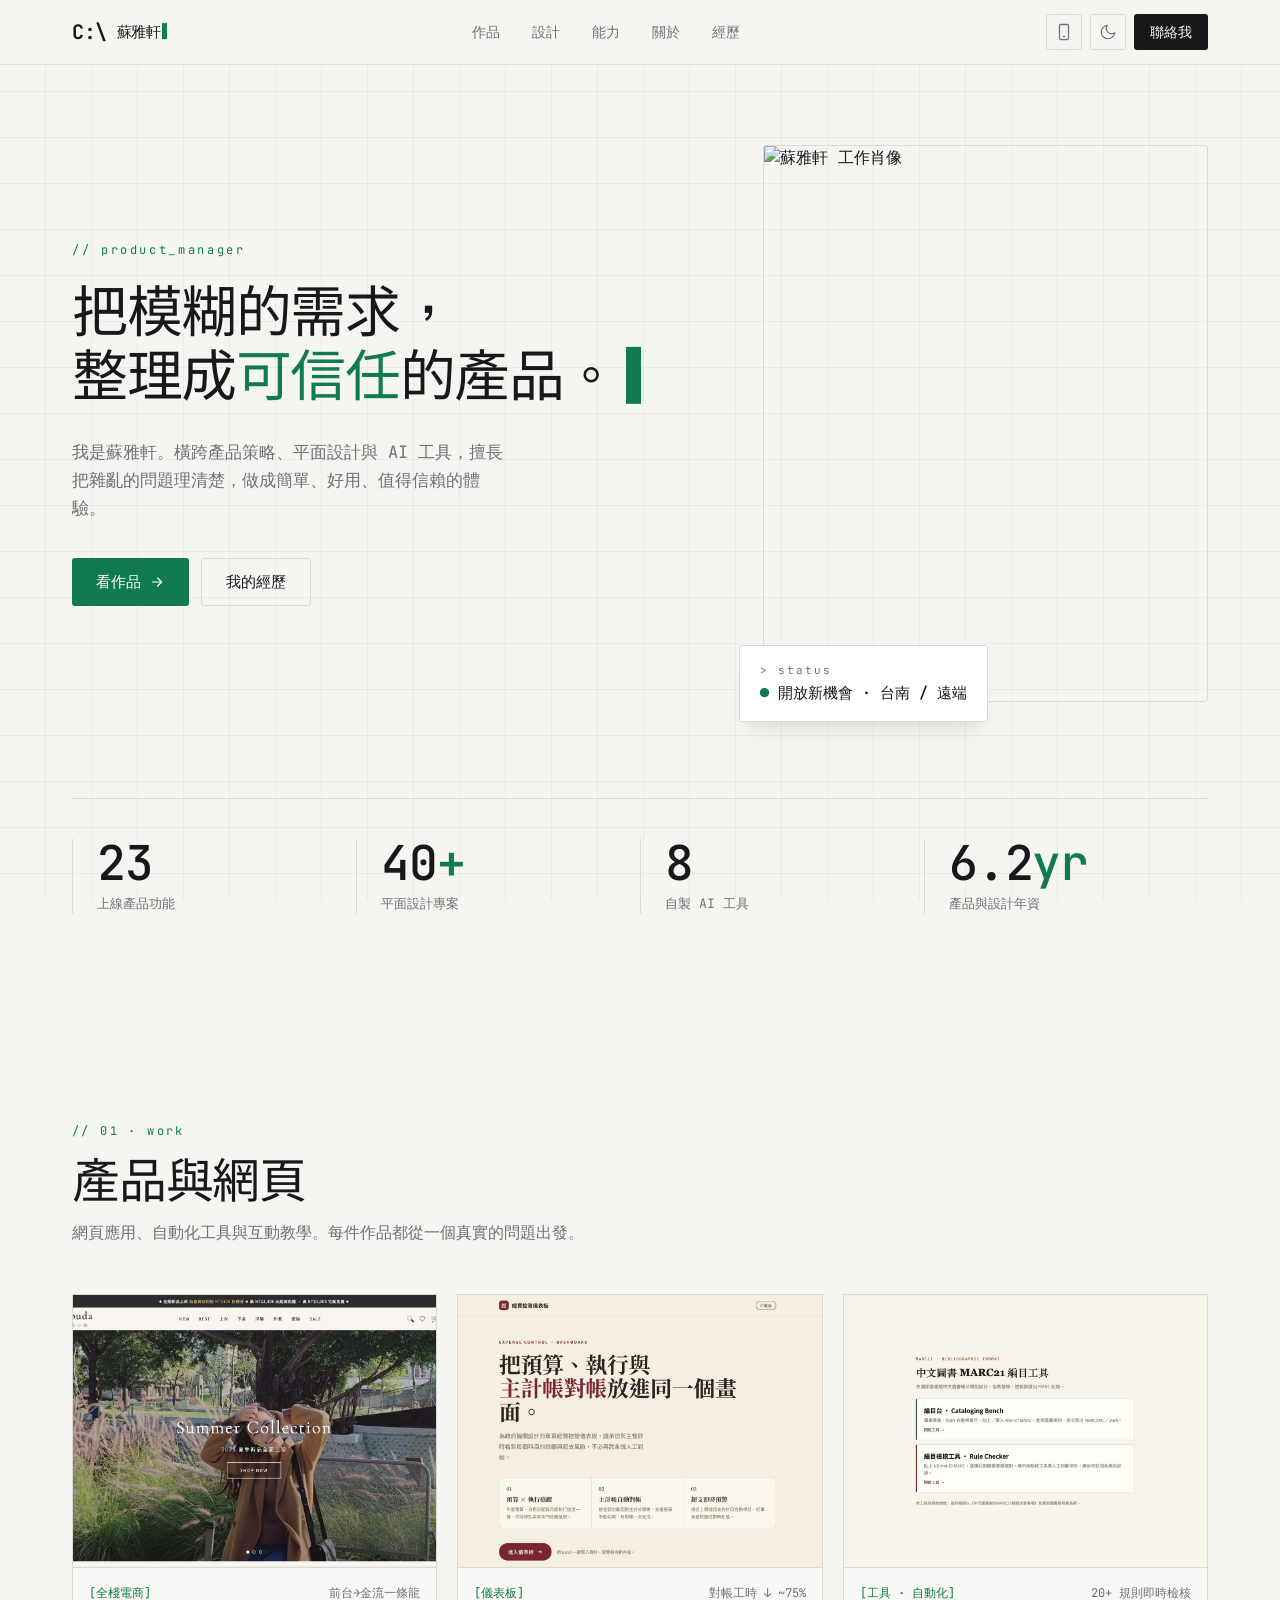
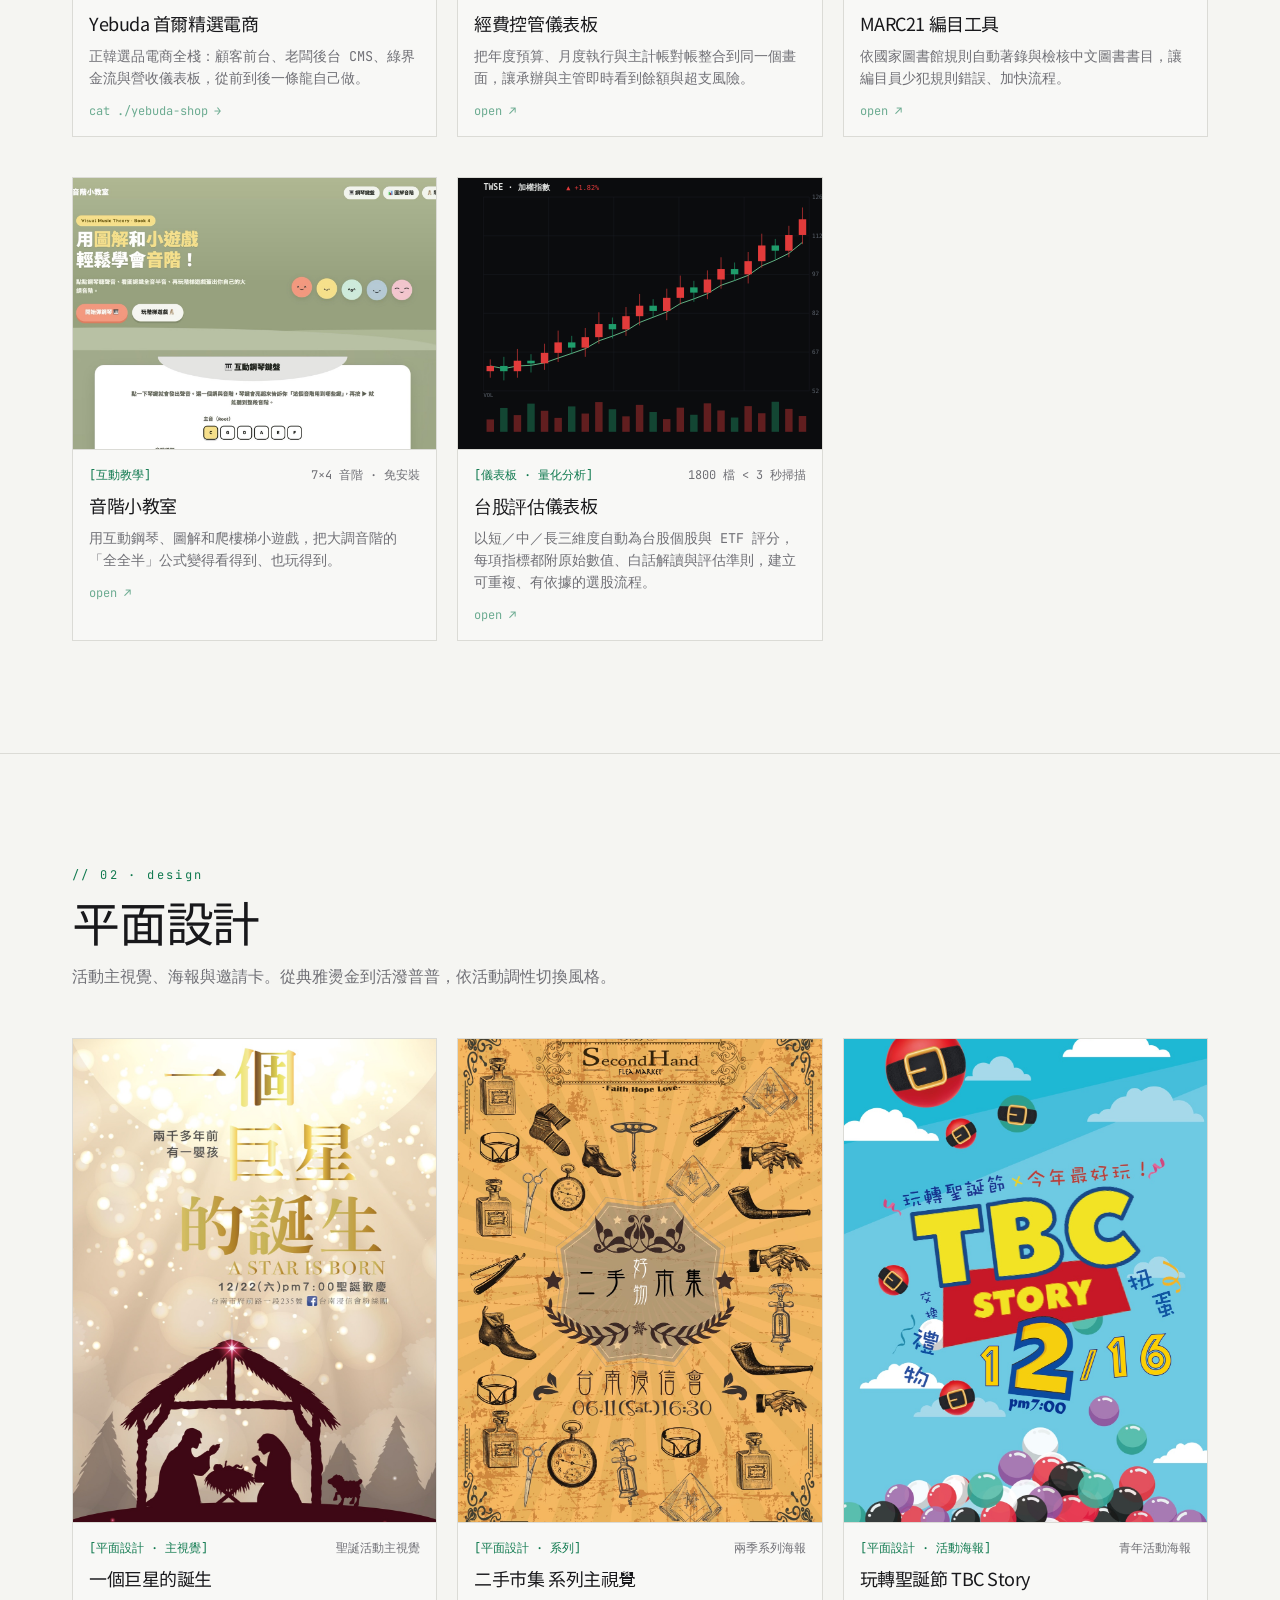
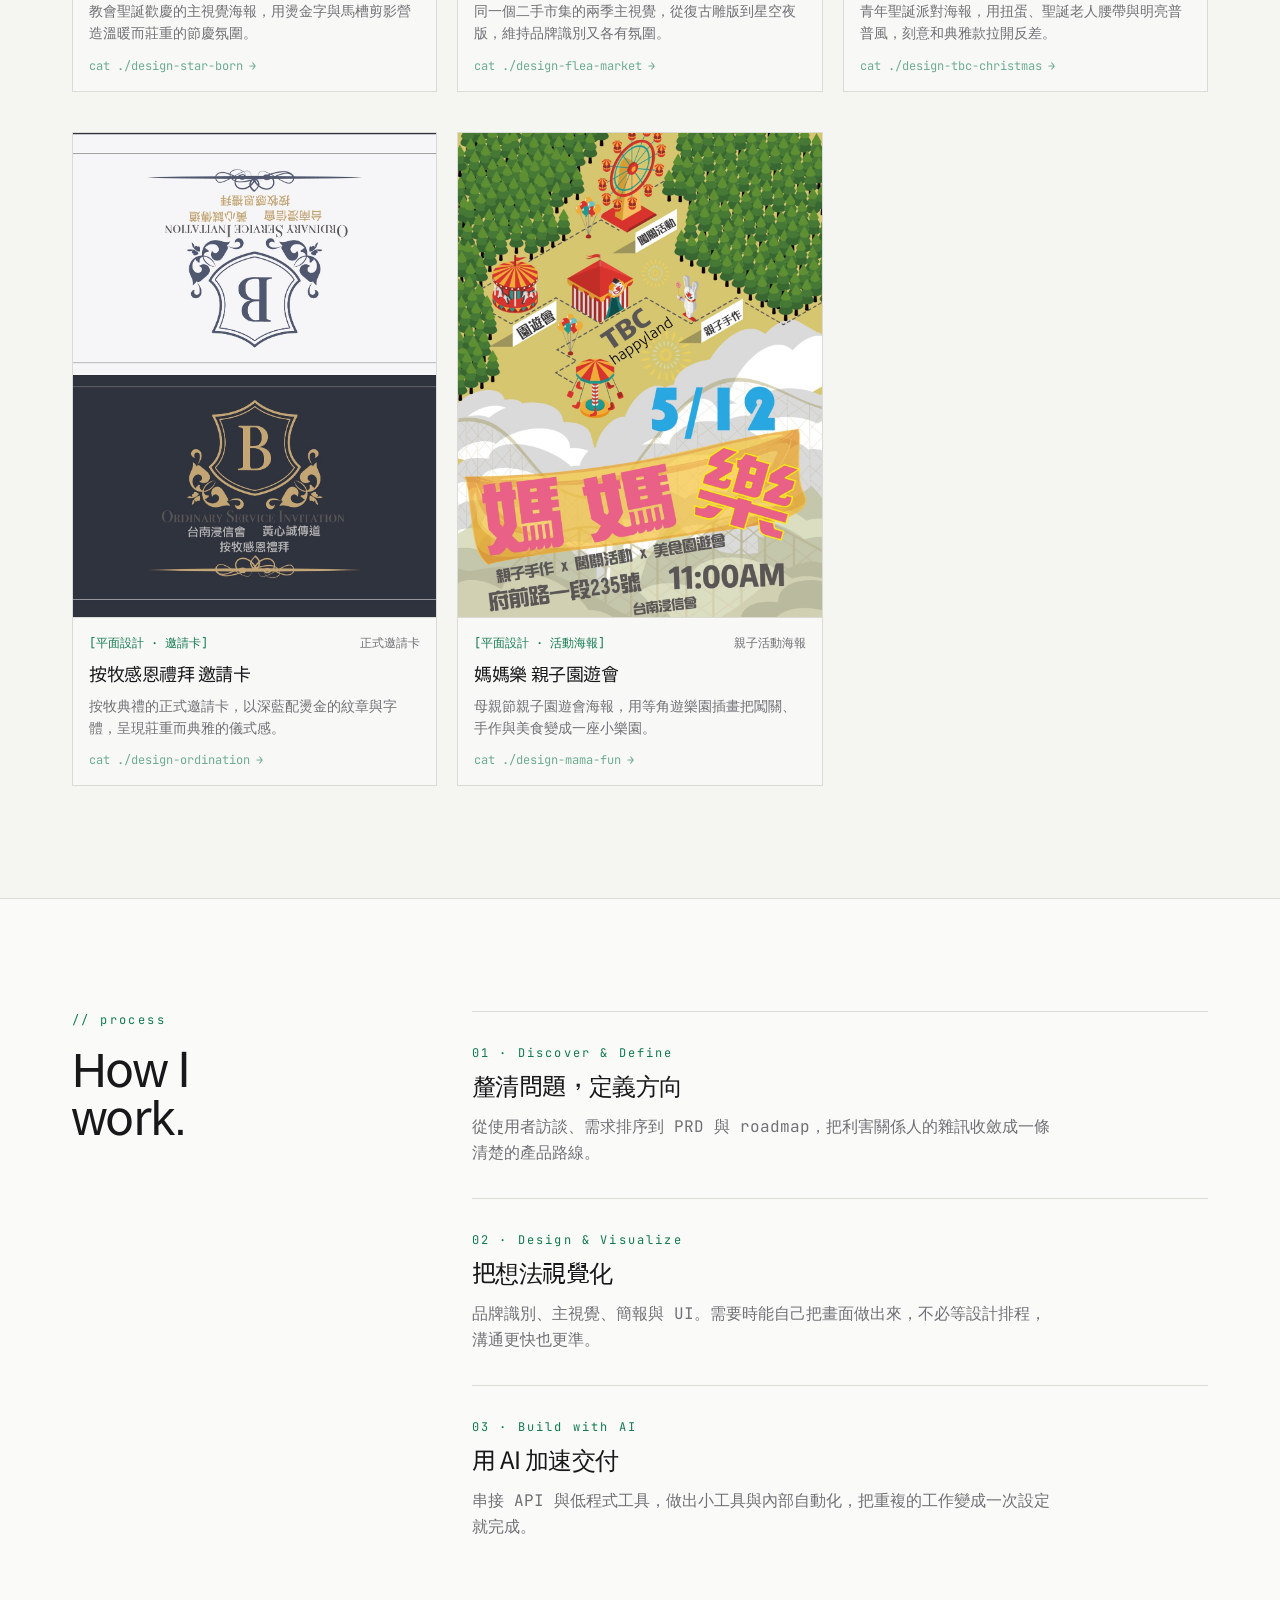
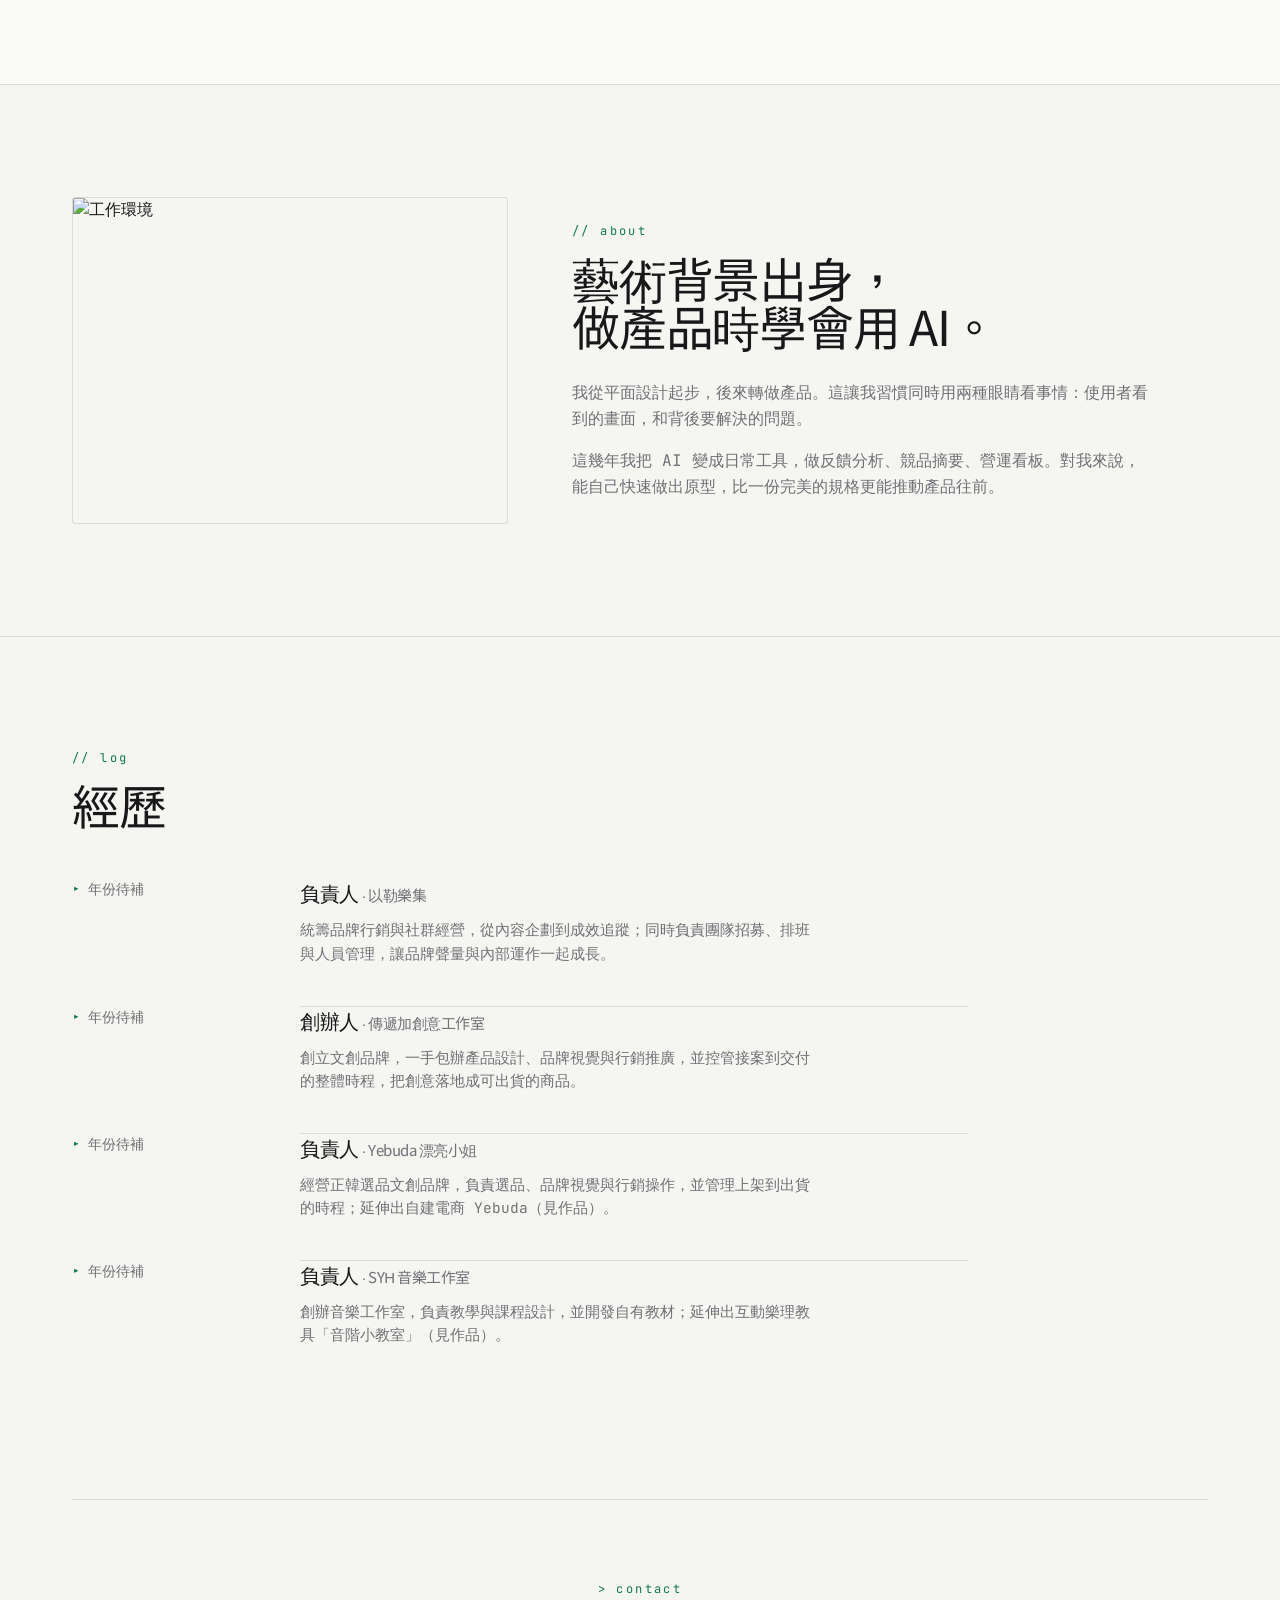
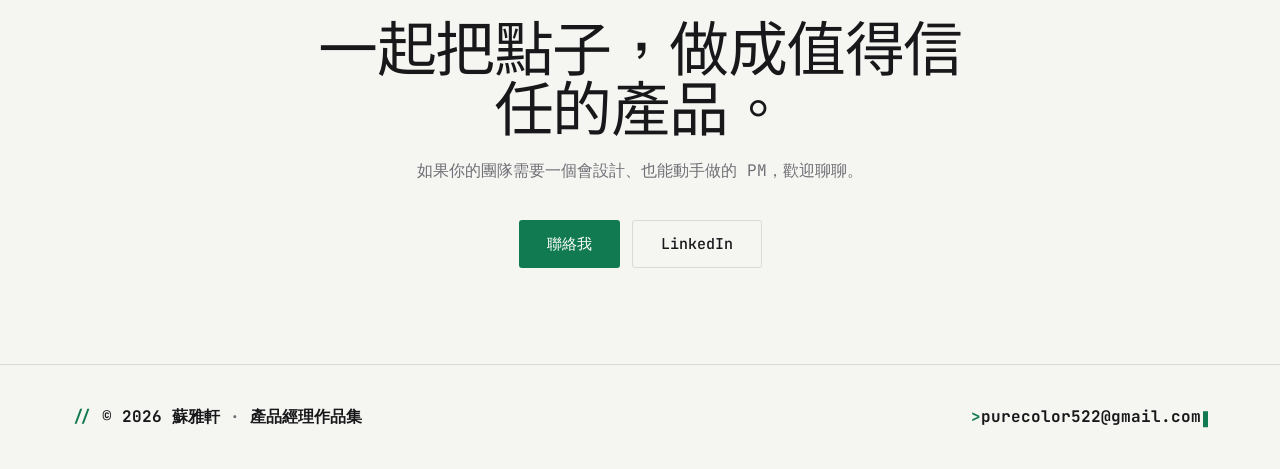
==== index.html @ 538dc240 "feat: 加入台股儀表板、Yebuda 旗艦案例、淺色主題與內容更新 - 新增「台股評估儀表板」作品（部署 Fly.io、股市 K 線縮圖、連原始碼） - Yebuda 擴寫為旗艦 PM 案例：洞察" ====
<!DOCTYPE html>
<html lang="zh-Hant" class="scroll-smooth">
<head>
  <meta charset="UTF-8" />
  <meta name="viewport" content="width=device-width, initial-scale=1.0" />
  <title>蘇雅軒 · 產品經理作品集</title>
  <meta name="description" content="蘇雅軒 · 產品經理。橫跨產品策略、平面設計與 AI 工具，把雜亂的需求整理成清楚、好用、值得信任的產品。" />

  <!-- 字型：JetBrains Mono（終端等寬，內文與介面）＋ 台北黑體（中文大標題） -->
  <link rel="preconnect" href="https://fonts.googleapis.com" />
  <link rel="preconnect" href="https://fonts.gstatic.com" crossorigin />
  <link href="https://fonts.googleapis.com/css2?family=JetBrains+Mono:wght@400;500;700&display=swap" rel="stylesheet" />

  <!-- 預先編譯的 Tailwind（取代瀏覽器即時編譯 CDN，載入快很多）。改 class 後需重新產生：見 _build/ -->
  <link rel="stylesheet" href="dist.css" />

  <!-- 先套用主題，避免閃白 -->
  <script>
    (function () {
      // 終端風：預設淺色，除非使用者手動選了深色
      if (localStorage.getItem('theme') === 'dark') {
        document.documentElement.classList.add('dark');
      }
    })();
  </script>

  <style>
    /* 台北黑體（Taipei Sans TC，僅含大標題用字的瘦身版，約 15KB） */
    @font-face {
      font-family: 'Taipei Sans TC';
      font-style: normal; font-weight: 400; font-display: swap;
      src: url('fonts/TaipeiSansTC-headline.woff2') format('woff2');
    }
    /* 淺色＝白紙終端；深色＝黑底終端（預設） */
    :root {
      --bg: 245 245 242;
      --surface: 255 255 255;
      --ink: 24 24 27;
      --muted: 112 112 118;
      --line: 219 219 214;
      --accent: 17 122 80;
      --accent-hover: 14 100 66;
    }
    .dark {
      --bg: 11 12 14;
      --surface: 20 21 25;
      --ink: 224 226 224;
      --muted: 128 134 140;
      --line: 38 40 46;
      --accent: 122 226 165;
      --accent-hover: 150 236 186;
    }

    /* 終端底：固定細線網格 */
    body {
      font-feature-settings: "ss01";
      background-image: linear-gradient(rgb(var(--line) / .4) 1px, transparent 1px),
                        linear-gradient(90deg, rgb(var(--line) / .4) 1px, transparent 1px);
      background-size: 46px 46px; background-position: -1px -1px; background-attachment: fixed;
    }

    /* 終端風方角：覆蓋圓角 utility */
    .rounded-lg, .rounded-xl, .rounded-2xl, .rounded-3xl, .rounded-full { border-radius: 3px !important; }

    /* 開頭不用動畫：揭露直接顯示 */
    .reveal { opacity: 1 !important; transform: none !important; }

    /* 數據標籤：滑入時終端解碼 + 反白黑框 */
    .deco { display: inline-block; padding: 1px 7px; margin-left: -7px; white-space: nowrap; transition: background-color .12s, color .12s; }
    .stat { cursor: pointer; }
    .stat p:first-child { transition: color .12s; }
    .stat:hover p:first-child { color: rgb(var(--accent)); }
    .stat:hover .deco { background: rgb(var(--ink)); color: rgb(var(--bg)); }

    /* ASCII 字元肖像 */
    .ascii-art { font-family: 'JetBrains Mono', monospace; line-height: 0.92; letter-spacing: 0; font-size: clamp(7px, 1.08vw, 13px); white-space: pre; }

    /* 電腦／手機版切換 */
    .dv-btn { color: rgb(var(--muted)); transition: background-color .12s, color .12s; }
    .dv-btn.active { background: rgb(var(--ink)); color: rgb(var(--bg)); }
    .device { width: 390px; max-width: calc(100vw - 40px); background: #050608; padding: 12px; border: 1px solid rgb(var(--line));
      border-radius: 42px; box-shadow: 0 40px 90px rgba(0,0,0,.55); position: relative; }
    .device::before { content: ''; position: absolute; top: 19px; left: 50%; transform: translateX(-50%);
      width: 80px; height: 5px; border-radius: 999px; background: #2a2d33; z-index: 2; }
    #phone-frame { width: 100%; height: min(76vh, 760px); border: 0; border-radius: 30px; background: rgb(var(--bg)); display: block; }

    /* 閃爍游標 */
    .cur { display: inline-block; width: .5ch; height: 1.02em; margin-left: .14em; transform: translateY(.14em);
      background: rgb(var(--accent)); animation: blink 1.15s steps(1) infinite; }
    @keyframes blink { 50% { opacity: 0; } }

    @media (prefers-reduced-motion: reduce) {
      .cur { animation: none; }
      html { scroll-behavior: auto; }
    }
  </style>
</head>

<body class="bg-bg text-ink font-sans antialiased selection:bg-accent selection:text-white">
  <div class="grain"></div>

  <!-- ============================ 導覽列（單行，高度 64px） ============================ -->
  <header class="sticky top-0 z-50 backdrop-blur-md bg-bg/80 border-b border-line/70">
    <nav class="max-w-content mx-auto px-5 sm:px-8 h-16 flex items-center justify-between">
      <a href="#top" class="flex items-center gap-2.5 font-medium tracking-tight">
        <span class="text-xl font-bold tracking-tight leading-none">C:\</span>
        <span class="text-[15px]">蘇雅軒<span class="cur"></span></span>
      </a>
      <div class="hidden md:flex items-center gap-8 text-[14px] text-muted">
        <a href="#work" class="hover:text-accent transition-colors">作品</a>
        <a href="#design" class="hover:text-accent transition-colors">設計</a>
        <a href="#capabilities" class="hover:text-accent transition-colors">能力</a>
        <a href="#about" class="hover:text-accent transition-colors">關於</a>
        <a href="#experience" class="hover:text-accent transition-colors">經歷</a>
      </div>
      <div class="flex items-center gap-2">
        <button id="device-toggle" class="hidden sm:grid place-items-center w-9 h-9 rounded-full border border-line hover:border-accent text-muted hover:text-accent transition-colors" aria-label="切換電腦／手機版預覽">
          <svg id="dv-phone" class="w-[18px] h-[18px]" viewBox="0 0 24 24" fill="none" stroke="currentColor" stroke-width="1.7" stroke-linecap="round" stroke-linejoin="round"><rect x="6" y="2" width="12" height="20" rx="2"/><path d="M11 18h2"/></svg>
          <svg id="dv-desktop" class="w-[18px] h-[18px] hidden" viewBox="0 0 24 24" fill="none" stroke="currentColor" stroke-width="1.7" stroke-linecap="round" stroke-linejoin="round"><rect x="2" y="3" width="20" height="14" rx="2"/><path d="M8 21h8M12 17v4"/></svg>
        </button>
        <button id="theme-toggle" aria-label="切換深淺色" class="grid place-items-center w-9 h-9 rounded-full border border-line hover:border-accent text-muted hover:text-accent transition-colors">
          <svg class="w-[18px] h-[18px] hidden dark:block" viewBox="0 0 24 24" fill="none" stroke="currentColor" stroke-width="1.5" stroke-linecap="round"><circle cx="12" cy="12" r="4"/><path d="M12 2v2M12 20v2M4.9 4.9l1.4 1.4M17.7 17.7l1.4 1.4M2 12h2M20 12h2M4.9 19.1l1.4-1.4M17.7 6.3l1.4-1.4"/></svg>
          <svg class="w-[18px] h-[18px] block dark:hidden" viewBox="0 0 24 24" fill="none" stroke="currentColor" stroke-width="1.5" stroke-linecap="round" stroke-linejoin="round"><path d="M21 12.8A9 9 0 1 1 11.2 3a7 7 0 0 0 9.8 9.8z"/></svg>
        </button>
        <a href="#contact" class="hidden sm:inline-flex items-center rounded-full bg-ink text-bg text-[14px] font-medium px-4 h-9 hover:bg-accent transition-colors">聯絡我</a>
        <button id="menu-btn" class="md:hidden grid place-items-center w-9 h-9 rounded-full border border-line text-ink hover:border-accent transition-colors" aria-label="選單" aria-expanded="false">
          <svg id="menu-open" class="w-5 h-5" viewBox="0 0 24 24" fill="none" stroke="currentColor" stroke-width="1.8" stroke-linecap="round"><path d="M4 7h16M4 12h16M4 17h16"/></svg>
          <svg id="menu-close" class="w-5 h-5 hidden" viewBox="0 0 24 24" fill="none" stroke="currentColor" stroke-width="1.8" stroke-linecap="round" stroke-linejoin="round"><path d="M18 6 6 18M6 6l12 12"/></svg>
        </button>
      </div>
    </nav>
    <!-- 手機選單 -->
    <div id="mobile-menu" class="hidden md:hidden border-t border-line bg-bg/95 backdrop-blur-md">
      <nav class="max-w-content mx-auto px-5 py-2 flex flex-col text-[15px]">
        <a href="#work" class="py-3 border-b border-line/50 flex items-center gap-2.5"><span class="text-accent">&gt;</span> 作品</a>
        <a href="#design" class="py-3 border-b border-line/50 flex items-center gap-2.5"><span class="text-accent">&gt;</span> 設計</a>
        <a href="#capabilities" class="py-3 border-b border-line/50 flex items-center gap-2.5"><span class="text-accent">&gt;</span> 能力</a>
        <a href="#about" class="py-3 border-b border-line/50 flex items-center gap-2.5"><span class="text-accent">&gt;</span> 關於</a>
        <a href="#experience" class="py-3 border-b border-line/50 flex items-center gap-2.5"><span class="text-accent">&gt;</span> 經歷</a>
        <a href="#contact" class="py-3 flex items-center gap-2.5 text-accent"><span>&gt;</span> 聯絡我</a>
      </nav>
    </div>
  </header>

  <main id="top">
    <!-- ============================ Hero：非對稱左右分割 ============================ -->
    <section class="max-w-content mx-auto px-5 sm:px-8 pt-14 sm:pt-20 pb-16 sm:pb-24">
      <div class="grid lg:grid-cols-12 gap-10 lg:gap-12 items-center">
        <!-- 左：訊息 -->
        <div class="lg:col-span-7">
          <p class="text-[12px] tracking-[0.22em] text-accent mb-6">// product_manager</p>
          <h1 id="hero-h1" class="font-tp text-[32px] sm:text-5xl lg:text-[56px] font-medium tracking-tight leading-[1.15] min-h-[2.3em]"></h1>
          <p class="mt-7 text-[17px] leading-relaxed text-muted max-w-[44ch]">
            我是蘇雅軒。橫跨產品策略、平面設計與 AI 工具，擅長把雜亂的問題理清楚，做成簡單、好用、值得信賴的體驗。
          </p>
          <div class="mt-9 flex flex-wrap items-center gap-3">
            <a href="#work" class="inline-flex items-center gap-2 rounded-full bg-accent hover:bg-accent-hover text-white text-[15px] font-medium px-6 h-12 hover:-translate-y-px active:translate-y-0 transition-all">
              看作品
              <svg class="w-4 h-4" viewBox="0 0 24 24" fill="none" stroke="currentColor" stroke-width="1.8" stroke-linecap="round" stroke-linejoin="round"><path d="M5 12h14M13 6l6 6-6 6"/></svg>
            </a>
            <a href="#experience" class="inline-flex items-center gap-2 rounded-full border border-line hover:border-accent text-[15px] font-medium px-6 h-12 transition-colors">
              我的經歷
            </a>
          </div>
        </div>

        <!-- 右：肖像 ＋ 狀態卡 -->
        <div class="lg:col-span-5">
          <div class="relative">
            <div class="overflow-hidden rounded-2xl border border-line aspect-[4/5]">
              <img src="https://picsum.photos/seed/yian-pm-portrait-studio/900/1125" alt="蘇雅軒 工作肖像" class="w-full h-full object-cover" loading="eager" />
            </div>
            <div class="absolute -bottom-5 -left-3 sm:-left-6 rounded-xl bg-surface border border-line shadow-xl shadow-black/5 px-5 py-4">
              <p class="text-[11px] tracking-[0.18em] text-muted">&gt; status</p>
              <p class="mt-1 text-[15px] font-medium"><span class="text-accent">●</span> 開放新機會 · 台南 / 遠端</p>
            </div>
          </div>
        </div>
      </div>

      <!-- 數據帶：細線分隔，不用卡片盒子 -->
      <div class="mt-20 sm:mt-24 grid grid-cols-2 md:grid-cols-4 gap-y-8 border-t border-line pt-10">
        <a href="#work" class="stat block md:border-l border-line md:pl-6">
          <p class="font-mono text-4xl sm:text-5xl tracking-tight font-medium">23</p>
          <p class="mt-1.5 text-[13px] text-muted"><span class="deco" data-final="上線產品功能">上線產品功能</span></p>
        </a>
        <a href="#design" class="stat block md:border-l border-line md:pl-6">
          <p class="font-mono text-4xl sm:text-5xl tracking-tight font-medium">40<span class="text-accent">+</span></p>
          <p class="mt-1.5 text-[13px] text-muted"><span class="deco" data-final="平面設計專案">平面設計專案</span></p>
        </a>
        <a href="#work" class="stat block md:border-l border-line md:pl-6">
          <p class="font-mono text-4xl sm:text-5xl tracking-tight font-medium">8</p>
          <p class="mt-1.5 text-[13px] text-muted"><span class="deco" data-final="自製 AI 工具">自製 AI 工具</span></p>
        </a>
        <a href="#experience" class="stat block md:border-l border-line md:pl-6">
          <p class="font-mono text-4xl sm:text-5xl tracking-tight font-medium">6.2<span class="text-accent">yr</span></p>
          <p class="mt-1.5 text-[13px] text-muted"><span class="deco" data-final="產品與設計年資">產品與設計年資</span></p>
        </a>
      </div>
    </section>

    <!-- ============================ 產品與網頁作品（JS 由 data.js 渲染） ============================ -->
    <section id="work" class="max-w-content mx-auto px-5 sm:px-8 py-20 sm:py-28 reveal">
      <div class="mb-12">
        <p class="text-[12px] tracking-[0.2em] text-accent mb-4">// 01 · work</p>
        <h2 class="font-tp text-4xl sm:text-5xl font-medium tracking-tight">產品與網頁</h2>
        <p class="mt-4 text-muted leading-relaxed">網頁應用、自動化工具與互動教學。每件作品都從一個真實的問題出發。</p>
      </div>
      <div id="work-grid" class="grid sm:grid-cols-2 lg:grid-cols-3 gap-x-5 gap-y-10"></div>
    </section>

    <!-- ============================ 平面設計 ============================ -->
    <section id="design" class="border-t border-line">
      <div class="max-w-content mx-auto px-5 sm:px-8 py-20 sm:py-28 reveal">
        <div class="mb-12">
          <p class="text-[12px] tracking-[0.2em] text-accent mb-4">// 02 · design</p>
          <h2 class="font-tp text-4xl sm:text-5xl font-medium tracking-tight">平面設計</h2>
          <p class="mt-4 text-muted leading-relaxed">活動主視覺、海報與邀請卡。從典雅燙金到活潑普普，依活動調性切換風格。</p>
        </div>
        <div id="design-grid" class="grid sm:grid-cols-2 lg:grid-cols-3 gap-x-5 gap-y-10"></div>
      </div>
    </section>

    <!-- ============================ 能力：左標題 sticky ＋ 右側分隔清單 ============================ -->
    <section id="capabilities" class="border-y border-line bg-surface/50">
      <div class="max-w-content mx-auto px-5 sm:px-8 py-20 sm:py-28">
        <div class="grid lg:grid-cols-12 gap-10 lg:gap-16">
          <div class="lg:col-span-4">
            <div class="lg:sticky lg:top-28">
              <p class="text-[12px] tracking-[0.2em] text-accent mb-4">// process</p>
              <h2 class="font-tp text-4xl sm:text-5xl font-medium tracking-tight reveal">
                How I<br class="hidden lg:block" />work.
              </h2>
            </div>
          </div>
          <div class="lg:col-span-8 divide-y divide-line border-t border-line">
            <div class="py-8 reveal">
              <p class="font-mono text-[12px] tracking-[0.18em] text-accent mb-2">01 · Discover &amp; Define</p>
              <h3 class="font-serif text-2xl font-medium tracking-tight">釐清問題，定義方向</h3>
              <p class="mt-3 text-muted leading-relaxed max-w-[58ch]">從使用者訪談、需求排序到 PRD 與 roadmap，把利害關係人的雜訊收斂成一條清楚的產品路線。</p>
            </div>
            <div class="py-8 reveal">
              <p class="font-mono text-[12px] tracking-[0.18em] text-accent mb-2">02 · Design &amp; Visualize</p>
              <h3 class="font-serif text-2xl font-medium tracking-tight">把想法視覺化</h3>
              <p class="mt-3 text-muted leading-relaxed max-w-[58ch]">品牌識別、主視覺、簡報與 UI。需要時能自己把畫面做出來，不必等設計排程，溝通更快也更準。</p>
            </div>
            <div class="py-8 reveal">
              <p class="font-mono text-[12px] tracking-[0.18em] text-accent mb-2">03 · Build with AI</p>
              <h3 class="font-serif text-2xl font-medium tracking-tight">用 AI 加速交付</h3>
              <p class="mt-3 text-muted leading-relaxed max-w-[58ch]">串接 API 與低程式工具，做出小工具與內部自動化，把重複的工作變成一次設定就完成。</p>
            </div>
          </div>
        </div>
      </div>
    </section>

    <!-- ============================ 關於：肖像 ＋ 文字分割 ============================ -->
    <section id="about" class="max-w-content mx-auto px-5 sm:px-8 py-20 sm:py-28">
      <div class="grid lg:grid-cols-12 gap-10 lg:gap-16 items-center">
        <div class="lg:col-span-5 order-2 lg:order-1">
          <div class="overflow-hidden rounded-2xl border border-line aspect-[4/3]">
            <img src="https://picsum.photos/seed/yian-desk-detail-calm/900/700" alt="工作環境" class="w-full h-full object-cover" loading="lazy" />
          </div>
        </div>
        <div class="lg:col-span-7 order-1 lg:order-2 reveal">
          <p class="text-[12px] tracking-[0.2em] text-accent mb-4">// about</p>
          <h2 class="font-tp text-4xl sm:text-5xl font-medium tracking-tight leading-tight">
            藝術背景出身，<br />做產品時學會用 AI。
          </h2>
          <div class="mt-7 space-y-4 text-[16px] leading-relaxed text-muted max-w-[58ch]">
            <p>我從平面設計起步，後來轉做產品。這讓我習慣同時用兩種眼睛看事情：使用者看到的畫面，和背後要解決的問題。</p>
            <p>這幾年我把 AI 變成日常工具，做反饋分析、競品摘要、營運看板。對我來說，能自己快速做出原型，比一份完美的規格更能推動產品往前。</p>
          </div>
        </div>
      </div>
    </section>

    <!-- ============================ 經歷：時間軸（JS 由 data.js 渲染） ============================ -->
    <section id="experience" class="border-t border-line">
      <div class="max-w-content mx-auto px-5 sm:px-8 py-20 sm:py-28">
        <p class="text-[12px] tracking-[0.2em] text-accent mb-4 reveal">// log</p>
        <h2 class="font-tp text-4xl sm:text-5xl font-medium tracking-tight reveal">經歷</h2>
        <div id="timeline" class="mt-12 max-w-4xl"></div>
      </div>
    </section>

    <!-- ============================ 聯絡 ============================ -->
    <section id="contact" class="max-w-content mx-auto px-5 sm:px-8 pb-24">
      <div class="border-t border-line pt-20 text-center reveal">
        <p class="text-[12px] tracking-[0.2em] text-accent mb-5">&gt; contact</p>
        <h2 class="font-tp text-4xl sm:text-6xl font-medium tracking-tight max-w-[20ch] mx-auto leading-[1.1]">
          一起把點子，做成值得信任的產品。
        </h2>
        <p class="mt-5 text-muted mx-auto leading-relaxed sm:whitespace-nowrap">如果你的團隊需要一個會設計、也能動手做的 PM，歡迎聊聊。</p>
        <div class="mt-9 flex flex-wrap items-center justify-center gap-3">
          <a href="mailto:purecolor522@gmail.com" class="inline-flex items-center gap-2 rounded-full bg-accent hover:bg-accent-hover text-white text-[15px] font-medium px-7 h-12 hover:-translate-y-px transition-all">
            聯絡我
          </a>
          <a href="https://linkedin.com" target="_blank" rel="noopener" class="inline-flex items-center gap-2 rounded-full border border-line hover:border-accent text-[15px] font-medium px-7 h-12 transition-colors">
            LinkedIn
          </a>
        </div>
      </div>
    </section>
  </main>

  <footer class="border-t border-line">
    <div class="max-w-content mx-auto px-5 sm:px-8 py-10 flex flex-col sm:flex-row items-center justify-between gap-4 font-mono text-[16px] sm:text-[18px] font-bold text-ink">
      <p><span class="text-accent">//</span> © 2026 蘇雅軒 <span class="text-muted">·</span> 產品經理作品集</p>
      <a href="mailto:purecolor522@gmail.com" class="group inline-flex items-center hover:text-accent transition-colors">
        <span class="text-accent mr-2">&gt;</span>purecolor522@gmail.com<span class="cur"></span>
      </a>
    </div>
  </footer>

  <!-- ============================================================
       資料層：要管理你的作品 / 經歷，請改 data.js（首頁與詳情頁共用）。
       ============================================================ -->
  <!-- 手機版預覽（iframe 以手機寬度渲染，呈現真實手機版面） -->
  <div id="phone-overlay" class="hidden fixed inset-0 z-[100] items-center justify-center bg-black/75 backdrop-blur-sm p-5">
    <div class="flex flex-col items-center gap-4">
      <div class="device">
        <iframe id="phone-frame" title="手機版預覽" loading="lazy"></iframe>
      </div>
      <button id="exit-mobile" class="inline-flex items-center gap-2 border border-line bg-surface text-ink text-[13px] px-4 h-9 hover:border-accent transition-colors">
        <svg class="w-4 h-4" viewBox="0 0 24 24" fill="none" stroke="currentColor" stroke-width="1.7" stroke-linecap="round" stroke-linejoin="round"><path d="M18 6 6 18M6 6l12 12"/></svg>
        回到電腦版
      </button>
    </div>
  </div>

  <script src="data.js"></script>
  <script>
    const works = window.works || [];
    const experience = window.experience || [];

    // ---------- 渲染作品卡（依類別分到兩個區段：非設計 → 產品與網頁；設計 → 平面設計） ----------
    const cardHTML = (w) => `
      <a href="${w.direct && w.live ? w.live : `work.html?id=${w.id}`}"${w.direct && w.live ? ' target="_blank" rel="noopener"' : ''} class="work-card group block border border-line hover:border-accent bg-surface/30 transition-colors">
        <div class="overflow-hidden ${w.category === 'design' ? 'aspect-[3/4]' : 'aspect-[4/3]'} border-b border-line">
          <img src="${w.images ? w.images[0] : `https://picsum.photos/seed/${w.seed}/800/600`}" alt="${w.title}"
               class="w-full h-full object-cover group-hover:scale-[1.04] transition-transform duration-500" loading="lazy" />
        </div>
        <div class="p-4">
          <div class="flex items-center justify-between gap-3 mb-2 text-[12px]">
            <span class="text-accent">[${w.tag}]</span>
            <span class="text-muted">${w.metric}</span>
          </div>
          <h3 class="font-tp text-lg font-medium tracking-tight group-hover:text-accent transition-colors">${w.title}</h3>
          <p class="mt-2 text-[13.5px] leading-relaxed text-muted">${w.blurb}</p>
          <p class="mt-3 text-[12px] text-accent flex items-center gap-1.5 opacity-60 group-hover:opacity-100 transition-opacity">${w.direct && w.live ? 'open ↗' : `cat ./${w.id}`} <span class="group-hover:translate-x-0.5 transition-transform">${w.direct && w.live ? '' : '→'}</span></p>
        </div>
      </a>`;
    document.getElementById('work-grid').innerHTML = works.filter((w) => w.category !== 'design').map(cardHTML).join('');
    document.getElementById('design-grid').innerHTML = works.filter((w) => w.category === 'design').map(cardHTML).join('');

    // ---------- 渲染經歷時間軸 ----------
    document.getElementById('timeline').innerHTML = experience.map((e, i) => `
      <div class="grid grid-cols-12 gap-4 reveal">
        <div class="col-span-12 sm:col-span-3 pb-2 sm:pb-0">
          <p class="text-[14px] text-muted tabular-nums"><span class="text-accent">▸</span> ${e.period}</p>
        </div>
        <div class="col-span-12 sm:col-span-9 pb-10 ${i === experience.length - 1 ? '' : 'border-b'} border-line">
          <h3 class="font-tp text-xl font-medium tracking-tight">${e.role} <span class="text-muted font-normal text-[15px]">· ${e.company}</span></h3>
          <p class="mt-2 text-[14.5px] leading-relaxed text-muted max-w-[58ch]">${e.desc}</p>
        </div>
      </div>
    `).join('');

    // ---------- Hero 標題：打字機效果（逐字出現，像終端機在打字） ----------
    (function typeHero() {
      const h1 = document.getElementById('hero-h1');
      if (!h1) return;
      const segs = [
        { t: '把模糊的需求，' },
        { br: true },
        { t: '整理成' },
        { t: '可信任', cls: 'text-accent' },
        { t: '的產品。' },
      ];
      let html = '';
      segs.forEach((s) => {
        if (s.br) { html += '<br/>'; return; }
        for (const ch of s.t) html += `<span class="twc${s.cls ? ' ' + s.cls : ''}" style="visibility:hidden">${ch}</span>`;
      });
      h1.innerHTML = html + '<span class="cur" id="hero-cur"></span>';
      const spans = [...h1.querySelectorAll('.twc')];
      const cur = document.getElementById('hero-cur');
      h1.prepend(cur);
      if (window.matchMedia('(prefers-reduced-motion: reduce)').matches) {
        spans.forEach((s) => (s.style.visibility = 'visible'));
        h1.append(cur);
        return;
      }
      let i = 0;
      const tick = () => {
        if (i >= spans.length) return;
        spans[i].style.visibility = 'visible';
        spans[i].after(cur);
        i += 1;
        setTimeout(tick, 88);
      };
      setTimeout(tick, 280);
    })();

    // ---------- 數據標籤：滑鼠移入時的終端解碼動畫 ----------
    (function () {
      const reduce = window.matchMedia('(prefers-reduced-motion: reduce)').matches;
      const CH = '!<>-_\\/[]{}=+*^?#$%&0123456789ABCDEFGHIJKLMNOPQRSTUVWXYZ';
      document.querySelectorAll('.stat').forEach((stat) => {
        const el = stat.querySelector('.deco');
        if (!el) return;
        const finalText = el.dataset.final;
        el.style.minWidth = el.offsetWidth + 'px'; // 鎖定寬度避免抖動
        if (reduce) return;
        let raf;
        const run = () => {
          cancelAnimationFrame(raf);
          const q = [...finalText].map(() => {
            const start = Math.floor(Math.random() * 14);
            return { start, end: start + 18 + Math.floor(Math.random() * 26), char: null };
          });
          let f = 0;
          const up = () => {
            let out = '', done = 0;
            for (let i = 0; i < q.length; i++) {
              const c = q[i];
              if (f >= c.end) { out += finalText[i]; done += 1; }
              else if (f >= c.start) {
                if (c.char === null || Math.random() < 0.35) c.char = CH[Math.floor(Math.random() * CH.length)];
                out += c.char;
              } else out += ' ';
            }
            el.textContent = out;
            if (done < q.length) { f += 1; raf = requestAnimationFrame(up); }
            else el.textContent = finalText;
          };
          up();
        };
        stat.addEventListener('mouseenter', run);
      });
    })();

    // ---------- 進場揭露（IntersectionObserver） ----------
    const reduce = window.matchMedia('(prefers-reduced-motion: reduce)').matches;
    if (!reduce) {
      const io = new IntersectionObserver((entries) => {
        entries.forEach((e) => { if (e.isIntersecting) { e.target.classList.add('in'); io.unobserve(e.target); } });
      }, { threshold: 0.15 });
      document.querySelectorAll('.reveal').forEach((el) => io.observe(el));
    } else {
      document.querySelectorAll('.reveal').forEach((el) => el.classList.add('in'));
    }

    // ---------- 深淺色切換（記在 localStorage） ----------
    const root = document.documentElement;
    document.getElementById('theme-toggle').addEventListener('click', () => {
      root.classList.toggle('dark');
      localStorage.setItem('theme', root.classList.contains('dark') ? 'dark' : 'light');
    });

    // ---------- 手機漢堡選單 ----------
    (function () {
      const btn = document.getElementById('menu-btn');
      const menu = document.getElementById('mobile-menu');
      if (!btn || !menu) return;
      const oI = document.getElementById('menu-open');
      const cI = document.getElementById('menu-close');
      const set = (open) => {
        menu.classList.toggle('hidden', !open);
        oI.classList.toggle('hidden', open);
        cI.classList.toggle('hidden', !open);
        btn.setAttribute('aria-expanded', open ? 'true' : 'false');
      };
      btn.addEventListener('click', () => set(menu.classList.contains('hidden')));
      menu.querySelectorAll('a').forEach((a) => a.addEventListener('click', () => set(false)));
    })();

    // ---------- 電腦／手機版預覽切換（單鍵切換，像太陽月亮） ----------
    (function () {
      const inFrame = new URLSearchParams(location.search).has('frame') || window.self !== window.top;
      const dt = document.getElementById('device-toggle');
      if (!dt) return;
      if (inFrame) { dt.remove(); return; } // iframe 內（手機預覽）不顯示切換鈕
      const overlay = document.getElementById('phone-overlay');
      const frame = document.getElementById('phone-frame');
      const phoneIcon = document.getElementById('dv-phone');
      const deskIcon = document.getElementById('dv-desktop');
      const setOpen = (open) => {
        if (open && !frame.getAttribute('src')) {
          const u = new URL(location.href);
          u.searchParams.set('frame', 'mobile');
          frame.src = u.pathname + u.search;
        }
        overlay.classList.toggle('hidden', !open);
        overlay.classList.toggle('flex', open);
        document.body.style.overflow = open ? 'hidden' : '';
        phoneIcon.classList.toggle('hidden', open);   // 開啟時改顯示電腦圖示（再按回到電腦版）
        deskIcon.classList.toggle('hidden', !open);
        dt.classList.toggle('text-accent', open);
        dt.classList.toggle('border-accent', open);
      };
      dt.addEventListener('click', () => setOpen(overlay.classList.contains('hidden')));
      document.getElementById('exit-mobile').addEventListener('click', () => setOpen(false));
      overlay.addEventListener('click', (e) => { if (e.target === overlay) setOpen(false); });
      document.addEventListener('keydown', (e) => { if (e.key === 'Escape') setOpen(false); });
    })();
  </script>
</body>
</html>
---- dist.css ----
*,:after,:before{--tw-border-spacing-x:0;--tw-border-spacing-y:0;--tw-translate-x:0;--tw-translate-y:0;--tw-rotate:0;--tw-skew-x:0;--tw-skew-y:0;--tw-scale-x:1;--tw-scale-y:1;--tw-pan-x: ;--tw-pan-y: ;--tw-pinch-zoom: ;--tw-scroll-snap-strictness:proximity;--tw-gradient-from-position: ;--tw-gradient-via-position: ;--tw-gradient-to-position: ;--tw-ordinal: ;--tw-slashed-zero: ;--tw-numeric-figure: ;--tw-numeric-spacing: ;--tw-numeric-fraction: ;--tw-ring-inset: ;--tw-ring-offset-width:0px;--tw-ring-offset-color:#fff;--tw-ring-color:rgba(59,130,246,.5);--tw-ring-offset-shadow:0 0 #0000;--tw-ring-shadow:0 0 #0000;--tw-shadow:0 0 #0000;--tw-shadow-colored:0 0 #0000;--tw-blur: ;--tw-brightness: ;--tw-contrast: ;--tw-grayscale: ;--tw-hue-rotate: ;--tw-invert: ;--tw-saturate: ;--tw-sepia: ;--tw-drop-shadow: ;--tw-backdrop-blur: ;--tw-backdrop-brightness: ;--tw-backdrop-contrast: ;--tw-backdrop-grayscale: ;--tw-backdrop-hue-rotate: ;--tw-backdrop-invert: ;--tw-backdrop-opacity: ;--tw-backdrop-saturate: ;--tw-backdrop-sepia: ;--tw-contain-size: ;--tw-contain-layout: ;--tw-contain-paint: ;--tw-contain-style: }::backdrop{--tw-border-spacing-x:0;--tw-border-spacing-y:0;--tw-translate-x:0;--tw-translate-y:0;--tw-rotate:0;--tw-skew-x:0;--tw-skew-y:0;--tw-scale-x:1;--tw-scale-y:1;--tw-pan-x: ;--tw-pan-y: ;--tw-pinch-zoom: ;--tw-scroll-snap-strictness:proximity;--tw-gradient-from-position: ;--tw-gradient-via-position: ;--tw-gradient-to-position: ;--tw-ordinal: ;--tw-slashed-zero: ;--tw-numeric-figure: ;--tw-numeric-spacing: ;--tw-numeric-fraction: ;--tw-ring-inset: ;--tw-ring-offset-width:0px;--tw-ring-offset-color:#fff;--tw-ring-color:rgba(59,130,246,.5);--tw-ring-offset-shadow:0 0 #0000;--tw-ring-shadow:0 0 #0000;--tw-shadow:0 0 #0000;--tw-shadow-colored:0 0 #0000;--tw-blur: ;--tw-brightness: ;--tw-contrast: ;--tw-grayscale: ;--tw-hue-rotate: ;--tw-invert: ;--tw-saturate: ;--tw-sepia: ;--tw-drop-shadow: ;--tw-backdrop-blur: ;--tw-backdrop-brightness: ;--tw-backdrop-contrast: ;--tw-backdrop-grayscale: ;--tw-backdrop-hue-rotate: ;--tw-backdrop-invert: ;--tw-backdrop-opacity: ;--tw-backdrop-saturate: ;--tw-backdrop-sepia: ;--tw-contain-size: ;--tw-contain-layout: ;--tw-contain-paint: ;--tw-contain-style: }/*! tailwindcss v3.4.17 | MIT License | https://tailwindcss.com*/*,:after,:before{box-sizing:border-box;border:0 solid #e5e7eb}:after,:before{--tw-content:""}:host,html{line-height:1.5;-webkit-text-size-adjust:100%;-moz-tab-size:4;-o-tab-size:4;tab-size:4;font-family:JetBrains Mono,ui-monospace,SFMono-Regular,Menlo,PingFang TC,Microsoft JhengHei,Noto Sans TC,monospace;font-feature-settings:normal;font-variation-settings:normal;-webkit-tap-highlight-color:transparent}body{margin:0;line-height:inherit}hr{height:0;color:inherit;border-top-width:1px}abbr:where([title]){-webkit-text-decoration:underline dotted;text-decoration:underline dotted}h1,h2,h3,h4,h5,h6{font-size:inherit;font-weight:inherit}a{color:inherit;text-decoration:inherit}b,strong{font-weight:bolder}code,kbd,pre,samp{font-family:JetBrains Mono,ui-monospace,SFMono-Regular,Menlo,PingFang TC,Microsoft JhengHei,Noto Sans TC,monospace;font-feature-settings:normal;font-variation-settings:normal;font-size:1em}small{font-size:80%}sub,sup{font-size:75%;line-height:0;position:relative;vertical-align:baseline}sub{bottom:-.25em}sup{top:-.5em}table{text-indent:0;border-color:inherit;border-collapse:collapse}button,input,optgroup,select,textarea{font-family:inherit;font-feature-settings:inherit;font-variation-settings:inherit;font-size:100%;font-weight:inherit;line-height:inherit;letter-spacing:inherit;color:inherit;margin:0;padding:0}button,select{text-transform:none}button,input:where([type=button]),input:where([type=reset]),input:where([type=submit]){-webkit-appearance:button;background-color:transparent;background-image:none}:-moz-focusring{outline:auto}:-moz-ui-invalid{box-shadow:none}progress{vertical-align:baseline}::-webkit-inner-spin-button,::-webkit-outer-spin-button{height:auto}[type=search]{-webkit-appearance:textfield;outline-offset:-2px}::-webkit-search-decoration{-webkit-appearance:none}::-webkit-file-upload-button{-webkit-appearance:button;font:inherit}summary{display:list-item}blockquote,dd,dl,figure,h1,h2,h3,h4,h5,h6,hr,p,pre{margin:0}fieldset{margin:0}fieldset,legend{padding:0}menu,ol,ul{list-style:none;margin:0;padding:0}dialog{padding:0}textarea{resize:vertical}input::-moz-placeholder,textarea::-moz-placeholder{opacity:1;color:#9ca3af}input::placeholder,textarea::placeholder{opacity:1;color:#9ca3af}[role=button],button{cursor:pointer}:disabled{cursor:default}audio,canvas,embed,iframe,img,object,svg,video{display:block;vertical-align:middle}img,video{max-width:100%;height:auto}[hidden]:where(:not([hidden=until-found])){display:none}.visible{visibility:visible}.fixed{position:fixed}.absolute{position:absolute}.relative{position:relative}.sticky{position:sticky}.inset-0{inset:0}.-bottom-5{bottom:-1.25rem}.-left-3{left:-.75rem}.top-0{top:0}.z-50{z-index:50}.z-\[100\]{z-index:100}.order-1{order:1}.order-2{order:2}.col-span-10{grid-column:span 10/span 10}.col-span-12{grid-column:span 12/span 12}.col-span-2{grid-column:span 2/span 2}.mx-auto{margin-left:auto;margin-right:auto}.mb-12{margin-bottom:3rem}.mb-2{margin-bottom:.5rem}.mb-4{margin-bottom:1rem}.mb-5{margin-bottom:1.25rem}.mb-6{margin-bottom:1.5rem}.mb-8{margin-bottom:2rem}.mt-1{margin-top:.25rem}.mt-1\.5{margin-top:.375rem}.mt-10{margin-top:2.5rem}.mt-12{margin-top:3rem}.mt-2{margin-top:.5rem}.mt-20{margin-top:5rem}.mt-24{margin-top:6rem}.mt-3{margin-top:.75rem}.mt-4{margin-top:1rem}.mt-5{margin-top:1.25rem}.mt-6{margin-top:1.5rem}.mt-7{margin-top:1.75rem}.mt-8{margin-top:2rem}.mt-9{margin-top:2.25rem}.block{display:block}.flex{display:flex}.inline-flex{display:inline-flex}.grid{display:grid}.hidden{display:none}.aspect-\[16\/9\]{aspect-ratio:16/9}.aspect-\[3\/4\]{aspect-ratio:3/4}.aspect-\[4\/3\]{aspect-ratio:4/3}.aspect-\[4\/5\]{aspect-ratio:4/5}.h-11{height:2.75rem}.h-12{height:3rem}.h-16{height:4rem}.h-4{height:1rem}.h-5{height:1.25rem}.h-7{height:1.75rem}.h-9{height:2.25rem}.h-\[18px\]{height:18px}.h-auto{height:auto}.h-full{height:100%}.min-h-\[2\.3em\]{min-height:2.3em}.w-4{width:1rem}.w-5{width:1.25rem}.w-7{width:1.75rem}.w-9{width:2.25rem}.w-\[18px\]{width:18px}.w-full{width:100%}.max-w-4xl{max-width:56rem}.max-w-\[20ch\]{max-width:20ch}.max-w-\[44ch\]{max-width:44ch}.max-w-\[58ch\]{max-width:58ch}.max-w-\[720px\]{max-width:720px}.max-w-content{max-width:1200px}.max-w-prose{max-width:760px}.shrink-0{flex-shrink:0}.transform{transform:translate(var(--tw-translate-x),var(--tw-translate-y)) rotate(var(--tw-rotate)) skewX(var(--tw-skew-x)) skewY(var(--tw-skew-y)) scaleX(var(--tw-scale-x)) scaleY(var(--tw-scale-y))}.select-none{-webkit-user-select:none;-moz-user-select:none;user-select:none}.grid-cols-1{grid-template-columns:repeat(1,minmax(0,1fr))}.grid-cols-12{grid-template-columns:repeat(12,minmax(0,1fr))}.grid-cols-2{grid-template-columns:repeat(2,minmax(0,1fr))}.flex-col{flex-direction:column}.flex-wrap{flex-wrap:wrap}.place-items-center{place-items:center}.items-center{align-items:center}.justify-center{justify-content:center}.justify-between{justify-content:space-between}.gap-1\.5{gap:.375rem}.gap-10{gap:2.5rem}.gap-2{gap:.5rem}.gap-2\.5{gap:.625rem}.gap-3{gap:.75rem}.gap-4{gap:1rem}.gap-5{gap:1.25rem}.gap-8{gap:2rem}.gap-x-10{-moz-column-gap:2.5rem;column-gap:2.5rem}.gap-x-5{-moz-column-gap:1.25rem;column-gap:1.25rem}.gap-y-10{row-gap:2.5rem}.gap-y-6{row-gap:1.5rem}.gap-y-8{row-gap:2rem}.space-y-4>:not([hidden])~:not([hidden]){--tw-space-y-reverse:0;margin-top:calc(1rem*(1 - var(--tw-space-y-reverse)));margin-bottom:calc(1rem*var(--tw-space-y-reverse))}.divide-y>:not([hidden])~:not([hidden]){--tw-divide-y-reverse:0;border-top-width:calc(1px*(1 - var(--tw-divide-y-reverse)));border-bottom-width:calc(1px*var(--tw-divide-y-reverse))}.divide-line>:not([hidden])~:not([hidden]){--tw-divide-opacity:1;border-color:rgb(var(--line)/var(--tw-divide-opacity,1))}.overflow-hidden{overflow:hidden}.scroll-smooth{scroll-behavior:smooth}.rounded-2xl{border-radius:1rem}.rounded-full{border-radius:9999px}.rounded-xl{border-radius:.75rem}.border{border-width:1px}.border-y{border-top-width:1px}.border-b,.border-y{border-bottom-width:1px}.border-t{border-top-width:1px}.border-accent{--tw-border-opacity:1;border-color:rgb(var(--accent)/var(--tw-border-opacity,1))}.border-line{--tw-border-opacity:1;border-color:rgb(var(--line)/var(--tw-border-opacity,1))}.border-line\/50{border-color:rgb(var(--line)/.5)}.border-line\/70{border-color:rgb(var(--line)/.7)}.bg-accent{--tw-bg-opacity:1;background-color:rgb(var(--accent)/var(--tw-bg-opacity,1))}.bg-bg{--tw-bg-opacity:1;background-color:rgb(var(--bg)/var(--tw-bg-opacity,1))}.bg-bg\/80{background-color:rgb(var(--bg)/.8)}.bg-bg\/95{background-color:rgb(var(--bg)/.95)}.bg-black\/75{background-color:rgba(0,0,0,.75)}.bg-ink{--tw-bg-opacity:1;background-color:rgb(var(--ink)/var(--tw-bg-opacity,1))}.bg-surface{--tw-bg-opacity:1;background-color:rgb(var(--surface)/var(--tw-bg-opacity,1))}.bg-surface\/30{background-color:rgb(var(--surface)/.3)}.bg-surface\/50{background-color:rgb(var(--surface)/.5)}.object-cover{-o-object-fit:cover;object-fit:cover}.p-4{padding:1rem}.p-5{padding:1.25rem}.p-8{padding:2rem}.px-2{padding-left:.5rem;padding-right:.5rem}.px-2\.5{padding-left:.625rem;padding-right:.625rem}.px-3{padding-left:.75rem;padding-right:.75rem}.px-4{padding-left:1rem;padding-right:1rem}.px-5{padding-left:1.25rem;padding-right:1.25rem}.px-6{padding-left:1.5rem;padding-right:1.5rem}.px-7{padding-left:1.75rem;padding-right:1.75rem}.py-10{padding-top:2.5rem;padding-bottom:2.5rem}.py-2{padding-top:.5rem;padding-bottom:.5rem}.py-20{padding-top:5rem;padding-bottom:5rem}.py-3{padding-top:.75rem;padding-bottom:.75rem}.py-32{padding-top:8rem;padding-bottom:8rem}.py-4{padding-top:1rem;padding-bottom:1rem}.py-7{padding-top:1.75rem;padding-bottom:1.75rem}.py-8{padding-top:2rem;padding-bottom:2rem}.pb-10{padding-bottom:2.5rem}.pb-16{padding-bottom:4rem}.pb-2{padding-bottom:.5rem}.pb-24{padding-bottom:6rem}.pt-10{padding-top:2.5rem}.pt-14{padding-top:3.5rem}.pt-20{padding-top:5rem}.pt-8{padding-top:2rem}.text-center{text-align:center}.font-mono,.font-sans{font-family:JetBrains Mono,ui-monospace,SFMono-Regular,Menlo,PingFang TC,Microsoft JhengHei,Noto Sans TC,monospace}.font-serif,.font-tp{font-family:Taipei Sans TC,PingFang TC,Noto Sans TC,sans-serif}.text-2xl{font-size:1.5rem;line-height:2rem}.text-4xl{font-size:2.25rem;line-height:2.5rem}.text-5xl{font-size:3rem;line-height:1}.text-\[11px\]{font-size:11px}.text-\[12px\]{font-size:12px}.text-\[13\.5px\]{font-size:13.5px}.text-\[13px\]{font-size:13px}.text-\[14\.5px\]{font-size:14.5px}.text-\[14px\]{font-size:14px}.text-\[15px\]{font-size:15px}.text-\[16px\]{font-size:16px}.text-\[17px\]{font-size:17px}.text-\[18px\]{font-size:18px}.text-\[32px\]{font-size:32px}.text-lg{font-size:1.125rem}.text-lg,.text-xl{line-height:1.75rem}.text-xl{font-size:1.25rem}.font-bold{font-weight:700}.font-medium{font-weight:500}.font-normal{font-weight:400}.uppercase{text-transform:uppercase}.tabular-nums{--tw-numeric-spacing:tabular-nums;font-variant-numeric:var(--tw-ordinal) var(--tw-slashed-zero) var(--tw-numeric-figure) var(--tw-numeric-spacing) var(--tw-numeric-fraction)}.leading-\[1\.12\]{line-height:1.12}.leading-\[1\.15\]{line-height:1.15}.leading-\[1\.1\]{line-height:1.1}.leading-none{line-height:1}.leading-relaxed{line-height:1.625}.leading-tight{line-height:1.25}.tracking-\[0\.16em\]{letter-spacing:.16em}.tracking-\[0\.18em\]{letter-spacing:.18em}.tracking-\[0\.22em\]{letter-spacing:.22em}.tracking-\[0\.2em\]{letter-spacing:.2em}.tracking-tight{letter-spacing:-.025em}.text-accent{--tw-text-opacity:1;color:rgb(var(--accent)/var(--tw-text-opacity,1))}.text-bg{--tw-text-opacity:1;color:rgb(var(--bg)/var(--tw-text-opacity,1))}.text-ink{--tw-text-opacity:1;color:rgb(var(--ink)/var(--tw-text-opacity,1))}.text-muted{--tw-text-opacity:1;color:rgb(var(--muted)/var(--tw-text-opacity,1))}.text-white{--tw-text-opacity:1;color:rgb(255 255 255/var(--tw-text-opacity,1))}.antialiased{-webkit-font-smoothing:antialiased;-moz-osx-font-smoothing:grayscale}.opacity-60{opacity:.6}.shadow-xl{--tw-shadow:0 20px 25px -5px rgba(0,0,0,.1),0 8px 10px -6px rgba(0,0,0,.1);--tw-shadow-colored:0 20px 25px -5px var(--tw-shadow-color),0 8px 10px -6px var(--tw-shadow-color);box-shadow:var(--tw-ring-offset-shadow,0 0 #0000),var(--tw-ring-shadow,0 0 #0000),var(--tw-shadow)}.shadow-black\/5{--tw-shadow-color:rgba(0,0,0,.05);--tw-shadow:var(--tw-shadow-colored)}.filter{filter:var(--tw-blur) var(--tw-brightness) var(--tw-contrast) var(--tw-grayscale) var(--tw-hue-rotate) var(--tw-invert) var(--tw-saturate) var(--tw-sepia) var(--tw-drop-shadow)}.backdrop-blur-md{--tw-backdrop-blur:blur(12px)}.backdrop-blur-md,.backdrop-blur-sm{-webkit-backdrop-filter:var(--tw-backdrop-blur) var(--tw-backdrop-brightness) var(--tw-backdrop-contrast) var(--tw-backdrop-grayscale) var(--tw-backdrop-hue-rotate) var(--tw-backdrop-invert) var(--tw-backdrop-opacity) var(--tw-backdrop-saturate) var(--tw-backdrop-sepia);backdrop-filter:var(--tw-backdrop-blur) var(--tw-backdrop-brightness) var(--tw-backdrop-contrast) var(--tw-backdrop-grayscale) var(--tw-backdrop-hue-rotate) var(--tw-backdrop-invert) var(--tw-backdrop-opacity) var(--tw-backdrop-saturate) var(--tw-backdrop-sepia)}.backdrop-blur-sm{--tw-backdrop-blur:blur(4px)}.transition{transition-property:color,background-color,border-color,text-decoration-color,fill,stroke,opacity,box-shadow,transform,filter,-webkit-backdrop-filter;transition-property:color,background-color,border-color,text-decoration-color,fill,stroke,opacity,box-shadow,transform,filter,backdrop-filter;transition-property:color,background-color,border-color,text-decoration-color,fill,stroke,opacity,box-shadow,transform,filter,backdrop-filter,-webkit-backdrop-filter;transition-timing-function:cubic-bezier(.4,0,.2,1);transition-duration:.15s}.transition-all{transition-property:all;transition-timing-function:cubic-bezier(.4,0,.2,1);transition-duration:.15s}.transition-colors{transition-property:color,background-color,border-color,text-decoration-color,fill,stroke;transition-timing-function:cubic-bezier(.4,0,.2,1);transition-duration:.15s}.transition-opacity{transition-property:opacity;transition-timing-function:cubic-bezier(.4,0,.2,1);transition-duration:.15s}.transition-transform{transition-property:transform;transition-timing-function:cubic-bezier(.4,0,.2,1);transition-duration:.15s}.duration-500{transition-duration:.5s}.selection\:bg-accent ::-moz-selection{--tw-bg-opacity:1;background-color:rgb(var(--accent)/var(--tw-bg-opacity,1))}.selection\:bg-accent ::selection{--tw-bg-opacity:1;background-color:rgb(var(--accent)/var(--tw-bg-opacity,1))}.selection\:text-white ::-moz-selection{--tw-text-opacity:1;color:rgb(255 255 255/var(--tw-text-opacity,1))}.selection\:text-white ::selection{--tw-text-opacity:1;color:rgb(255 255 255/var(--tw-text-opacity,1))}.selection\:bg-accent::-moz-selection{--tw-bg-opacity:1;background-color:rgb(var(--accent)/var(--tw-bg-opacity,1))}.selection\:bg-accent::selection{--tw-bg-opacity:1;background-color:rgb(var(--accent)/var(--tw-bg-opacity,1))}.selection\:text-white::-moz-selection{--tw-text-opacity:1;color:rgb(255 255 255/var(--tw-text-opacity,1))}.selection\:text-white::selection{--tw-text-opacity:1;color:rgb(255 255 255/var(--tw-text-opacity,1))}.hover\:-translate-y-px:hover{--tw-translate-y:-1px;transform:translate(var(--tw-translate-x),var(--tw-translate-y)) rotate(var(--tw-rotate)) skewX(var(--tw-skew-x)) skewY(var(--tw-skew-y)) scaleX(var(--tw-scale-x)) scaleY(var(--tw-scale-y))}.hover\:border-accent:hover{--tw-border-opacity:1;border-color:rgb(var(--accent)/var(--tw-border-opacity,1))}.hover\:bg-accent:hover{--tw-bg-opacity:1;background-color:rgb(var(--accent)/var(--tw-bg-opacity,1))}.hover\:bg-accent-hover:hover{--tw-bg-opacity:1;background-color:rgb(var(--accent-hover)/var(--tw-bg-opacity,1))}.hover\:text-accent:hover{--tw-text-opacity:1;color:rgb(var(--accent)/var(--tw-text-opacity,1))}.active\:translate-y-0:active{--tw-translate-y:0px}.active\:translate-y-0:active,.group:hover .group-hover\:translate-x-0\.5{transform:translate(var(--tw-translate-x),var(--tw-translate-y)) rotate(var(--tw-rotate)) skewX(var(--tw-skew-x)) skewY(var(--tw-skew-y)) scaleX(var(--tw-scale-x)) scaleY(var(--tw-scale-y))}.group:hover .group-hover\:translate-x-0\.5{--tw-translate-x:0.125rem}.group:hover .group-hover\:translate-x-1{--tw-translate-x:0.25rem}.group:hover .group-hover\:scale-\[1\.04\],.group:hover .group-hover\:translate-x-1{transform:translate(var(--tw-translate-x),var(--tw-translate-y)) rotate(var(--tw-rotate)) skewX(var(--tw-skew-x)) skewY(var(--tw-skew-y)) scaleX(var(--tw-scale-x)) scaleY(var(--tw-scale-y))}.group:hover .group-hover\:scale-\[1\.04\]{--tw-scale-x:1.04;--tw-scale-y:1.04}.group:hover .group-hover\:text-accent{--tw-text-opacity:1;color:rgb(var(--accent)/var(--tw-text-opacity,1))}.group:hover .group-hover\:opacity-100{opacity:1}.dark\:block:is(.dark *){display:block}.dark\:hidden:is(.dark *){display:none}@media (min-width:640px){.sm\:-left-6{left:-1.5rem}.sm\:col-span-1{grid-column:span 1/span 1}.sm\:col-span-2{grid-column:span 2/span 2}.sm\:col-span-3{grid-column:span 3/span 3}.sm\:col-span-8{grid-column:span 8/span 8}.sm\:col-span-9{grid-column:span 9/span 9}.sm\:mt-24{margin-top:6rem}.sm\:inline-flex{display:inline-flex}.sm\:grid{display:grid}.sm\:grid-cols-2{grid-template-columns:repeat(2,minmax(0,1fr))}.sm\:grid-cols-3{grid-template-columns:repeat(3,minmax(0,1fr))}.sm\:flex-row{flex-direction:row}.sm\:p-10{padding:2.5rem}.sm\:px-8{padding-left:2rem;padding-right:2rem}.sm\:py-28{padding-top:7rem;padding-bottom:7rem}.sm\:pb-0{padding-bottom:0}.sm\:pb-24{padding-bottom:6rem}.sm\:pt-20{padding-top:5rem}.sm\:text-2xl{font-size:1.5rem;line-height:2rem}.sm\:text-3xl{font-size:1.875rem;line-height:2.25rem}.sm\:text-5xl{font-size:3rem;line-height:1}.sm\:text-6xl{font-size:3.75rem;line-height:1}}@media (min-width:768px){.md\:flex{display:flex}.md\:hidden{display:none}.md\:grid-cols-4{grid-template-columns:repeat(4,minmax(0,1fr))}.md\:border-l{border-left-width:1px}.md\:pl-6{padding-left:1.5rem}}@media (min-width:1024px){.lg\:sticky{position:sticky}.lg\:top-28{top:7rem}.lg\:order-1{order:1}.lg\:order-2{order:2}.lg\:col-span-4{grid-column:span 4/span 4}.lg\:col-span-5{grid-column:span 5/span 5}.lg\:col-span-7{grid-column:span 7/span 7}.lg\:col-span-8{grid-column:span 8/span 8}.lg\:block{display:block}.lg\:grid-cols-12{grid-template-columns:repeat(12,minmax(0,1fr))}.lg\:grid-cols-3{grid-template-columns:repeat(3,minmax(0,1fr))}.lg\:gap-12{gap:3rem}.lg\:gap-16{gap:4rem}.lg\:text-6xl{font-size:3.75rem;line-height:1}.lg\:text-\[56px\]{font-size:56px}}
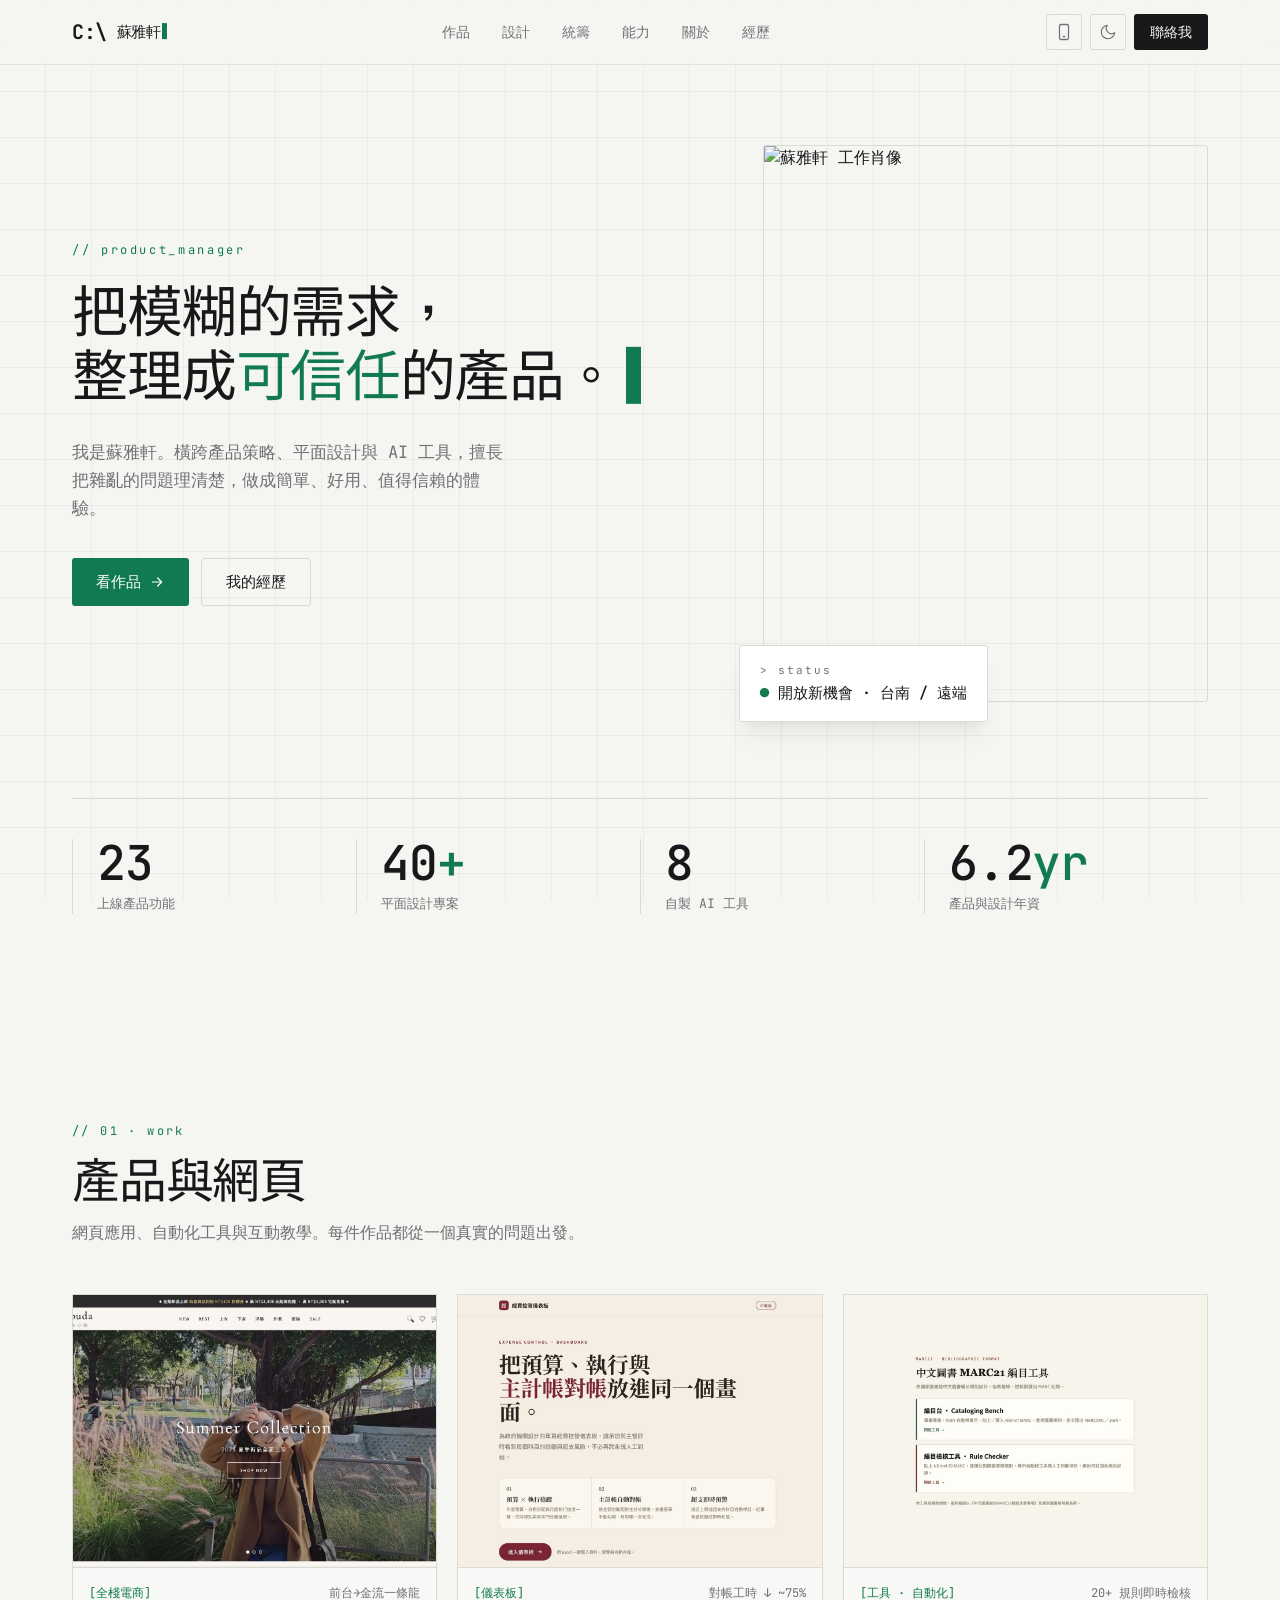
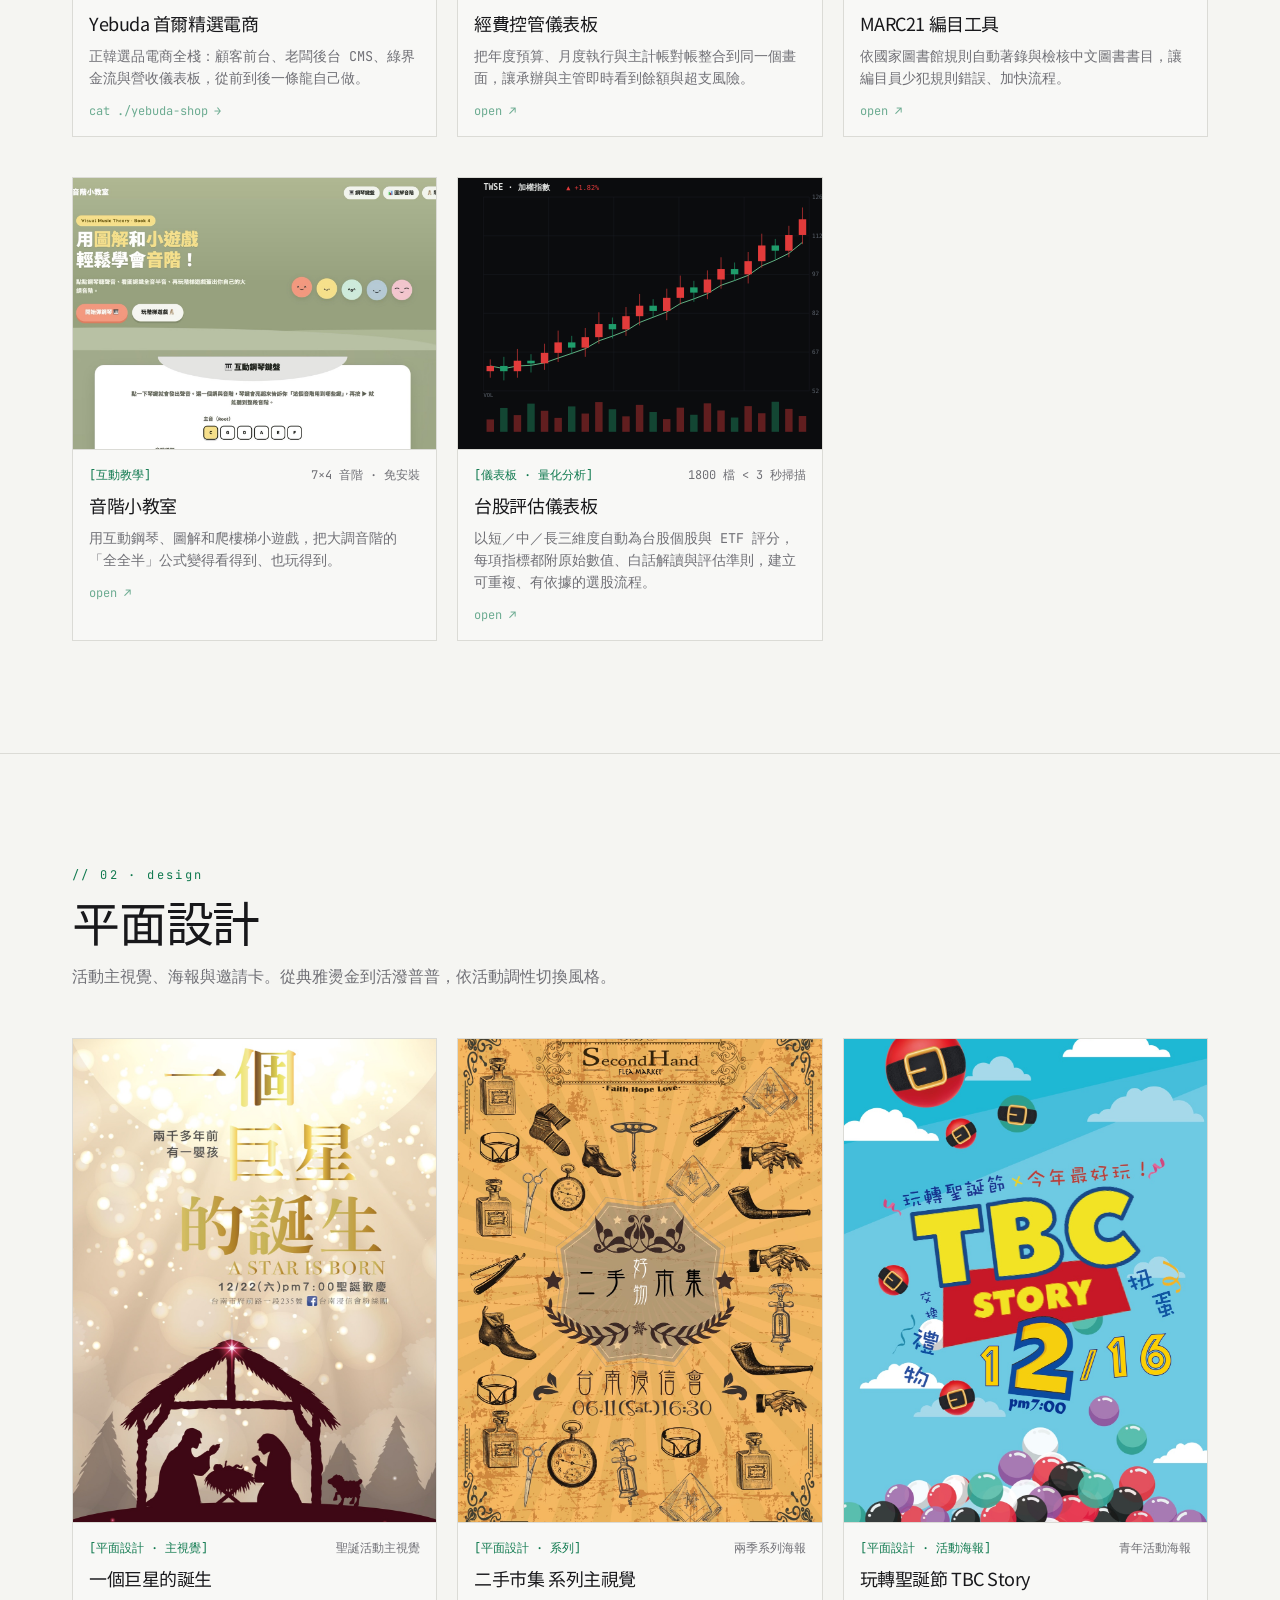
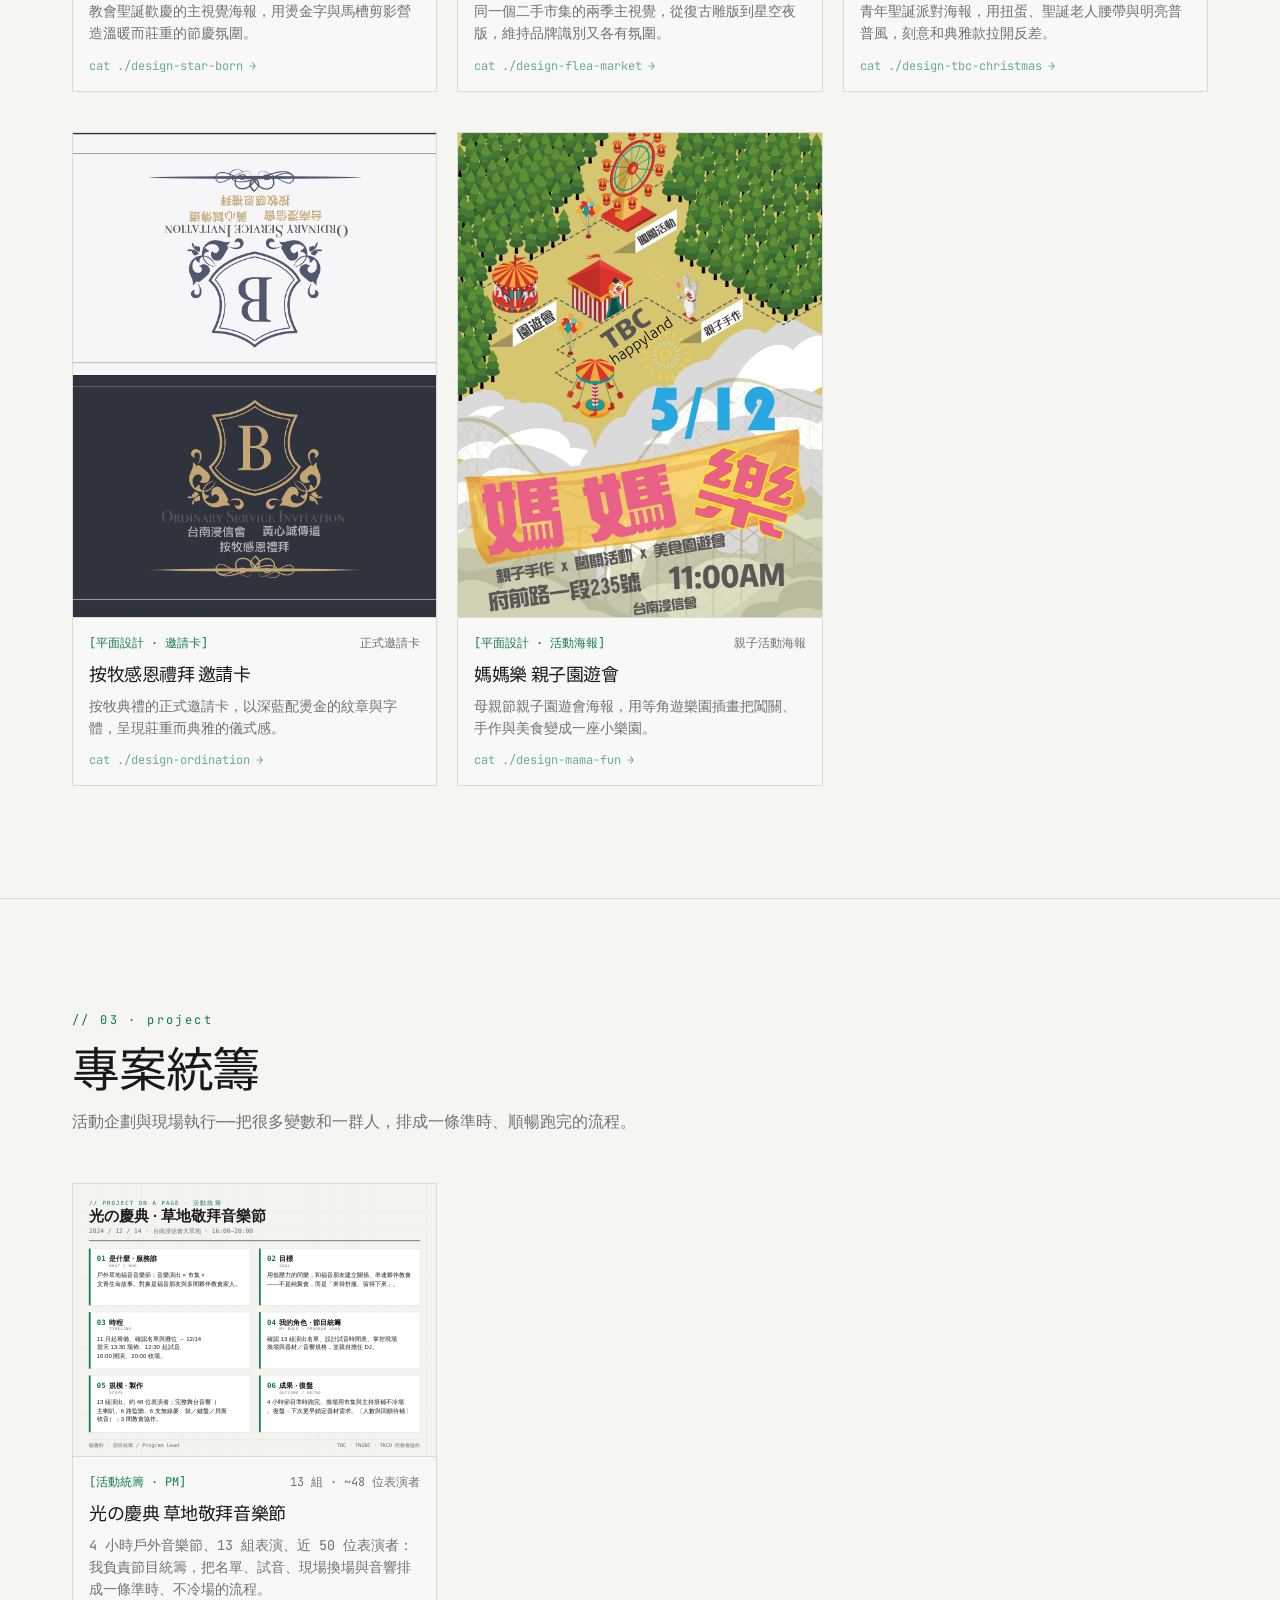
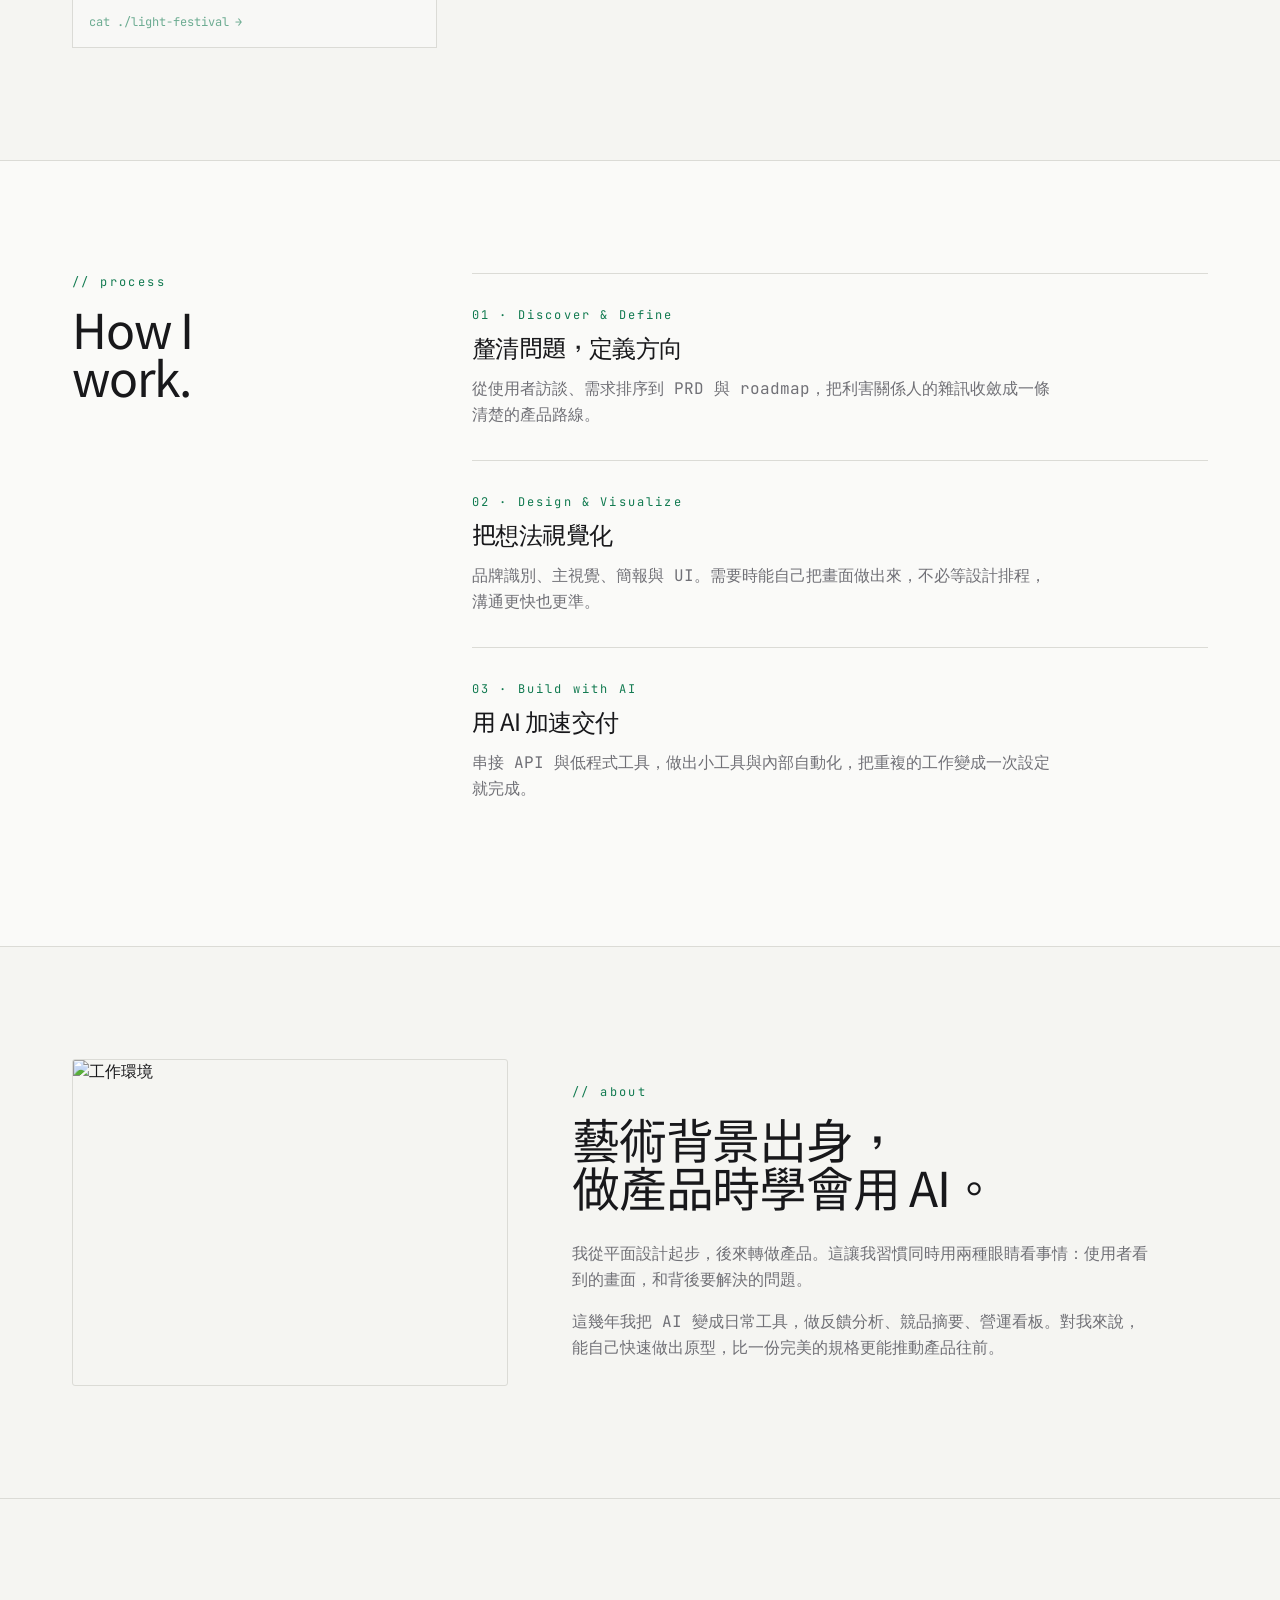
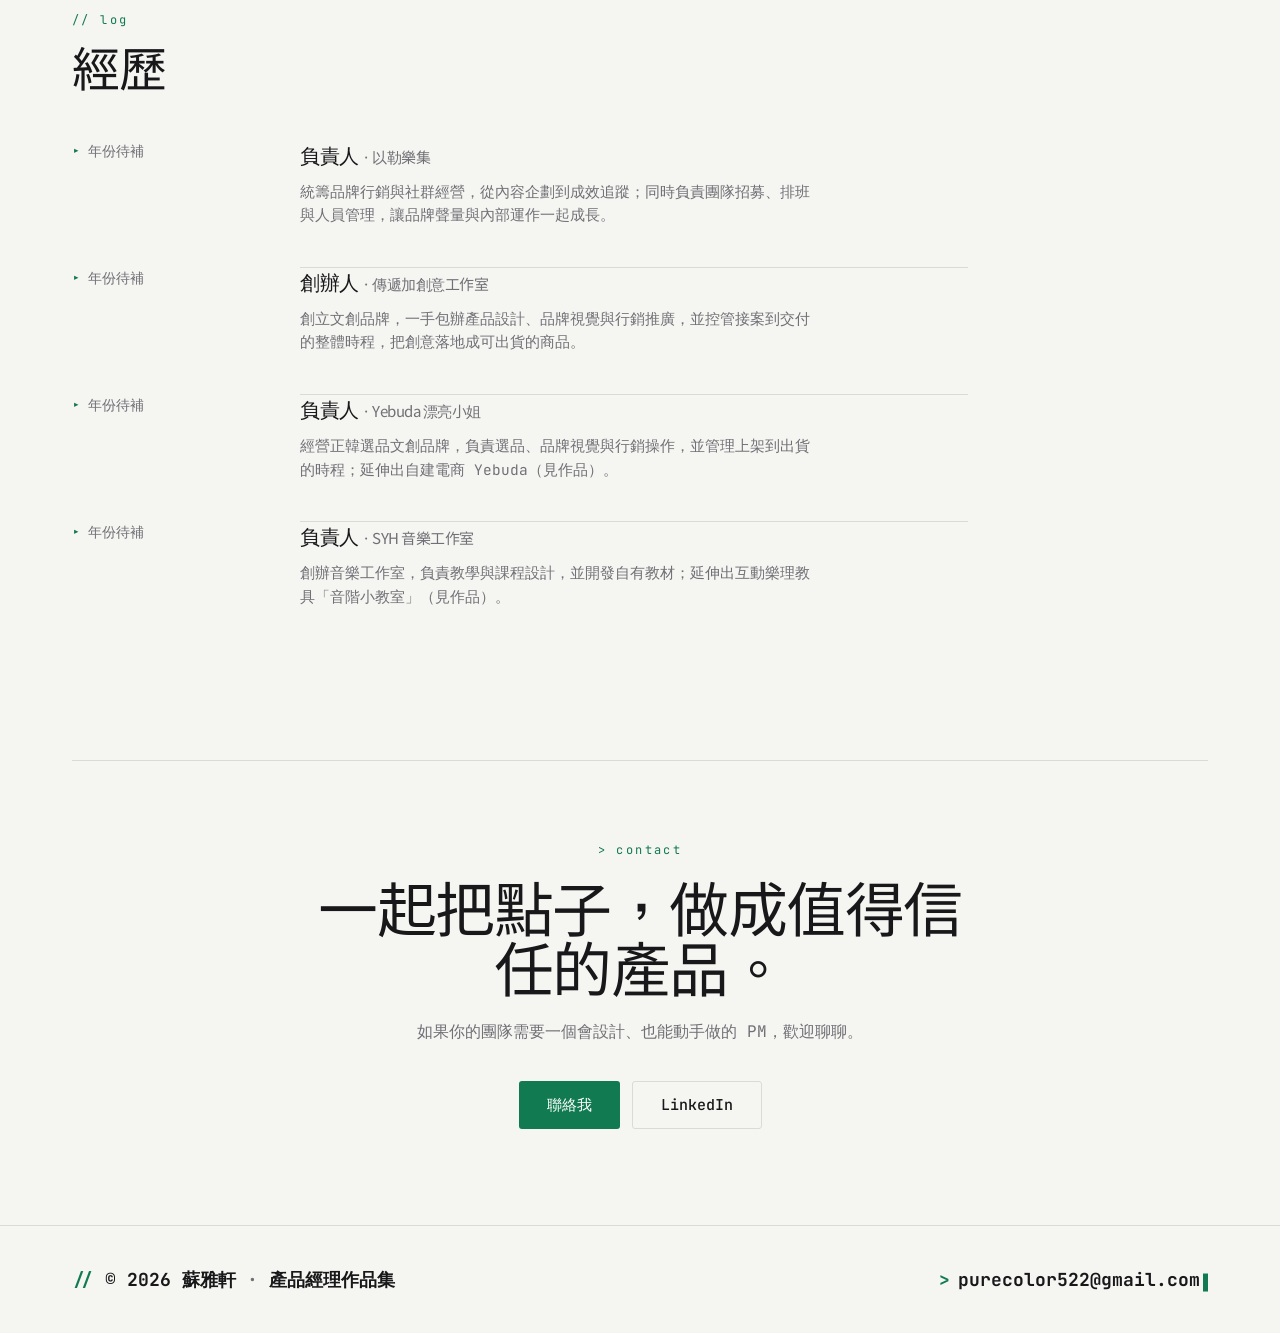
==== commit 166f32b9: "feat: 專案統籌區段 + 光の慶典音樂節 PM 案例 新增 category:'event' 與「專案統籌」區段；把光の慶典草地敬拜音樂節寫成節目統籌 PM 案例（problem/insight/" ====
--- a/index.html
+++ b/index.html
@@ -109,6 +109,7 @@
       <div class="hidden md:flex items-center gap-8 text-[14px] text-muted">
         <a href="#work" class="hover:text-accent transition-colors">作品</a>
         <a href="#design" class="hover:text-accent transition-colors">設計</a>
+        <a href="#pm" class="hover:text-accent transition-colors">統籌</a>
         <a href="#capabilities" class="hover:text-accent transition-colors">能力</a>
         <a href="#about" class="hover:text-accent transition-colors">關於</a>
         <a href="#experience" class="hover:text-accent transition-colors">經歷</a>
@@ -134,6 +135,7 @@
       <nav class="max-w-content mx-auto px-5 py-2 flex flex-col text-[15px]">
         <a href="#work" class="py-3 border-b border-line/50 flex items-center gap-2.5"><span class="text-accent">&gt;</span> 作品</a>
         <a href="#design" class="py-3 border-b border-line/50 flex items-center gap-2.5"><span class="text-accent">&gt;</span> 設計</a>
+        <a href="#pm" class="py-3 border-b border-line/50 flex items-center gap-2.5"><span class="text-accent">&gt;</span> 統籌</a>
         <a href="#capabilities" class="py-3 border-b border-line/50 flex items-center gap-2.5"><span class="text-accent">&gt;</span> 能力</a>
         <a href="#about" class="py-3 border-b border-line/50 flex items-center gap-2.5"><span class="text-accent">&gt;</span> 關於</a>
         <a href="#experience" class="py-3 border-b border-line/50 flex items-center gap-2.5"><span class="text-accent">&gt;</span> 經歷</a>
@@ -221,6 +223,18 @@
       </div>
     </section>
 
+    <!-- ============================ 專案統籌（活動企劃 / PM） ============================ -->
+    <section id="pm" class="border-t border-line">
+      <div class="max-w-content mx-auto px-5 sm:px-8 py-20 sm:py-28 reveal">
+        <div class="mb-12">
+          <p class="text-[12px] tracking-[0.2em] text-accent mb-4">// 03 · project</p>
+          <h2 class="font-tp text-4xl sm:text-5xl font-medium tracking-tight">專案統籌</h2>
+          <p class="mt-4 text-muted leading-relaxed">活動企劃與現場執行——把很多變數和一群人，排成一條準時、順暢跑完的流程。</p>
+        </div>
+        <div id="pm-grid" class="grid sm:grid-cols-2 lg:grid-cols-3 gap-x-5 gap-y-10"></div>
+      </div>
+    </section>
+
     <!-- ============================ 能力：左標題 sticky ＋ 右側分隔清單 ============================ -->
     <section id="capabilities" class="border-y border-line bg-surface/50">
       <div class="max-w-content mx-auto px-5 sm:px-8 py-20 sm:py-28">
@@ -351,8 +365,9 @@
           <p class="mt-3 text-[12px] text-accent flex items-center gap-1.5 opacity-60 group-hover:opacity-100 transition-opacity">${w.direct && w.live ? 'open ↗' : `cat ./${w.id}`} <span class="group-hover:translate-x-0.5 transition-transform">${w.direct && w.live ? '' : '→'}</span></p>
         </div>
       </a>`;
-    document.getElementById('work-grid').innerHTML = works.filter((w) => w.category !== 'design').map(cardHTML).join('');
+    document.getElementById('work-grid').innerHTML = works.filter((w) => w.category !== 'design' && w.category !== 'event').map(cardHTML).join('');
     document.getElementById('design-grid').innerHTML = works.filter((w) => w.category === 'design').map(cardHTML).join('');
+    document.getElementById('pm-grid').innerHTML = works.filter((w) => w.category === 'event').map(cardHTML).join('');
 
     // ---------- 渲染經歷時間軸 ----------
     document.getElementById('timeline').innerHTML = experience.map((e, i) => `
--- a/dist.css
+++ b/dist.css
@@ -1 +1 @@
-*,:after,:before{--tw-border-spacing-x:0;--tw-border-spacing-y:0;--tw-translate-x:0;--tw-translate-y:0;--tw-rotate:0;--tw-skew-x:0;--tw-skew-y:0;--tw-scale-x:1;--tw-scale-y:1;--tw-pan-x: ;--tw-pan-y: ;--tw-pinch-zoom: ;--tw-scroll-snap-strictness:proximity;--tw-gradient-from-position: ;--tw-gradient-via-position: ;--tw-gradient-to-position: ;--tw-ordinal: ;--tw-slashed-zero: ;--tw-numeric-figure: ;--tw-numeric-spacing: ;--tw-numeric-fraction: ;--tw-ring-inset: ;--tw-ring-offset-width:0px;--tw-ring-offset-color:#fff;--tw-ring-color:rgba(59,130,246,.5);--tw-ring-offset-shadow:0 0 #0000;--tw-ring-shadow:0 0 #0000;--tw-shadow:0 0 #0000;--tw-shadow-colored:0 0 #0000;--tw-blur: ;--tw-brightness: ;--tw-contrast: ;--tw-grayscale: ;--tw-hue-rotate: ;--tw-invert: ;--tw-saturate: ;--tw-sepia: ;--tw-drop-shadow: ;--tw-backdrop-blur: ;--tw-backdrop-brightness: ;--tw-backdrop-contrast: ;--tw-backdrop-grayscale: ;--tw-backdrop-hue-rotate: ;--tw-backdrop-invert: ;--tw-backdrop-opacity: ;--tw-backdrop-saturate: ;--tw-backdrop-sepia: ;--tw-contain-size: ;--tw-contain-layout: ;--tw-contain-paint: ;--tw-contain-style: }::backdrop{--tw-border-spacing-x:0;--tw-border-spacing-y:0;--tw-translate-x:0;--tw-translate-y:0;--tw-rotate:0;--tw-skew-x:0;--tw-skew-y:0;--tw-scale-x:1;--tw-scale-y:1;--tw-pan-x: ;--tw-pan-y: ;--tw-pinch-zoom: ;--tw-scroll-snap-strictness:proximity;--tw-gradient-from-position: ;--tw-gradient-via-position: ;--tw-gradient-to-position: ;--tw-ordinal: ;--tw-slashed-zero: ;--tw-numeric-figure: ;--tw-numeric-spacing: ;--tw-numeric-fraction: ;--tw-ring-inset: ;--tw-ring-offset-width:0px;--tw-ring-offset-color:#fff;--tw-ring-color:rgba(59,130,246,.5);--tw-ring-offset-shadow:0 0 #0000;--tw-ring-shadow:0 0 #0000;--tw-shadow:0 0 #0000;--tw-shadow-colored:0 0 #0000;--tw-blur: ;--tw-brightness: ;--tw-contrast: ;--tw-grayscale: ;--tw-hue-rotate: ;--tw-invert: ;--tw-saturate: ;--tw-sepia: ;--tw-drop-shadow: ;--tw-backdrop-blur: ;--tw-backdrop-brightness: ;--tw-backdrop-contrast: ;--tw-backdrop-grayscale: ;--tw-backdrop-hue-rotate: ;--tw-backdrop-invert: ;--tw-backdrop-opacity: ;--tw-backdrop-saturate: ;--tw-backdrop-sepia: ;--tw-contain-size: ;--tw-contain-layout: ;--tw-contain-paint: ;--tw-contain-style: }/*! tailwindcss v3.4.17 | MIT License | https://tailwindcss.com*/*,:after,:before{box-sizing:border-box;border:0 solid #e5e7eb}:after,:before{--tw-content:""}:host,html{line-height:1.5;-webkit-text-size-adjust:100%;-moz-tab-size:4;-o-tab-size:4;tab-size:4;font-family:JetBrains Mono,ui-monospace,SFMono-Regular,Menlo,PingFang TC,Microsoft JhengHei,Noto Sans TC,monospace;font-feature-settings:normal;font-variation-settings:normal;-webkit-tap-highlight-color:transparent}body{margin:0;line-height:inherit}hr{height:0;color:inherit;border-top-width:1px}abbr:where([title]){-webkit-text-decoration:underline dotted;text-decoration:underline dotted}h1,h2,h3,h4,h5,h6{font-size:inherit;font-weight:inherit}a{color:inherit;text-decoration:inherit}b,strong{font-weight:bolder}code,kbd,pre,samp{font-family:JetBrains Mono,ui-monospace,SFMono-Regular,Menlo,PingFang TC,Microsoft JhengHei,Noto Sans TC,monospace;font-feature-settings:normal;font-variation-settings:normal;font-size:1em}small{font-size:80%}sub,sup{font-size:75%;line-height:0;position:relative;vertical-align:baseline}sub{bottom:-.25em}sup{top:-.5em}table{text-indent:0;border-color:inherit;border-collapse:collapse}button,input,optgroup,select,textarea{font-family:inherit;font-feature-settings:inherit;font-variation-settings:inherit;font-size:100%;font-weight:inherit;line-height:inherit;letter-spacing:inherit;color:inherit;margin:0;padding:0}button,select{text-transform:none}button,input:where([type=button]),input:where([type=reset]),input:where([type=submit]){-webkit-appearance:button;background-color:transparent;background-image:none}:-moz-focusring{outline:auto}:-moz-ui-invalid{box-shadow:none}progress{vertical-align:baseline}::-webkit-inner-spin-button,::-webkit-outer-spin-button{height:auto}[type=search]{-webkit-appearance:textfield;outline-offset:-2px}::-webkit-search-decoration{-webkit-appearance:none}::-webkit-file-upload-button{-webkit-appearance:button;font:inherit}summary{display:list-item}blockquote,dd,dl,figure,h1,h2,h3,h4,h5,h6,hr,p,pre{margin:0}fieldset{margin:0}fieldset,legend{padding:0}menu,ol,ul{list-style:none;margin:0;padding:0}dialog{padding:0}textarea{resize:vertical}input::-moz-placeholder,textarea::-moz-placeholder{opacity:1;color:#9ca3af}input::placeholder,textarea::placeholder{opacity:1;color:#9ca3af}[role=button],button{cursor:pointer}:disabled{cursor:default}audio,canvas,embed,iframe,img,object,svg,video{display:block;vertical-align:middle}img,video{max-width:100%;height:auto}[hidden]:where(:not([hidden=until-found])){display:none}.visible{visibility:visible}.fixed{position:fixed}.absolute{position:absolute}.relative{position:relative}.sticky{position:sticky}.inset-0{inset:0}.-bottom-5{bottom:-1.25rem}.-left-3{left:-.75rem}.top-0{top:0}.z-50{z-index:50}.z-\[100\]{z-index:100}.order-1{order:1}.order-2{order:2}.col-span-10{grid-column:span 10/span 10}.col-span-12{grid-column:span 12/span 12}.col-span-2{grid-column:span 2/span 2}.mx-auto{margin-left:auto;margin-right:auto}.mb-12{margin-bottom:3rem}.mb-2{margin-bottom:.5rem}.mb-4{margin-bottom:1rem}.mb-5{margin-bottom:1.25rem}.mb-6{margin-bottom:1.5rem}.mb-8{margin-bottom:2rem}.mt-1{margin-top:.25rem}.mt-1\.5{margin-top:.375rem}.mt-10{margin-top:2.5rem}.mt-12{margin-top:3rem}.mt-2{margin-top:.5rem}.mt-20{margin-top:5rem}.mt-24{margin-top:6rem}.mt-3{margin-top:.75rem}.mt-4{margin-top:1rem}.mt-5{margin-top:1.25rem}.mt-6{margin-top:1.5rem}.mt-7{margin-top:1.75rem}.mt-8{margin-top:2rem}.mt-9{margin-top:2.25rem}.block{display:block}.flex{display:flex}.inline-flex{display:inline-flex}.grid{display:grid}.hidden{display:none}.aspect-\[16\/9\]{aspect-ratio:16/9}.aspect-\[3\/4\]{aspect-ratio:3/4}.aspect-\[4\/3\]{aspect-ratio:4/3}.aspect-\[4\/5\]{aspect-ratio:4/5}.h-11{height:2.75rem}.h-12{height:3rem}.h-16{height:4rem}.h-4{height:1rem}.h-5{height:1.25rem}.h-7{height:1.75rem}.h-9{height:2.25rem}.h-\[18px\]{height:18px}.h-auto{height:auto}.h-full{height:100%}.min-h-\[2\.3em\]{min-height:2.3em}.w-4{width:1rem}.w-5{width:1.25rem}.w-7{width:1.75rem}.w-9{width:2.25rem}.w-\[18px\]{width:18px}.w-full{width:100%}.max-w-4xl{max-width:56rem}.max-w-\[20ch\]{max-width:20ch}.max-w-\[44ch\]{max-width:44ch}.max-w-\[58ch\]{max-width:58ch}.max-w-\[720px\]{max-width:720px}.max-w-content{max-width:1200px}.max-w-prose{max-width:760px}.shrink-0{flex-shrink:0}.transform{transform:translate(var(--tw-translate-x),var(--tw-translate-y)) rotate(var(--tw-rotate)) skewX(var(--tw-skew-x)) skewY(var(--tw-skew-y)) scaleX(var(--tw-scale-x)) scaleY(var(--tw-scale-y))}.select-none{-webkit-user-select:none;-moz-user-select:none;user-select:none}.grid-cols-1{grid-template-columns:repeat(1,minmax(0,1fr))}.grid-cols-12{grid-template-columns:repeat(12,minmax(0,1fr))}.grid-cols-2{grid-template-columns:repeat(2,minmax(0,1fr))}.flex-col{flex-direction:column}.flex-wrap{flex-wrap:wrap}.place-items-center{place-items:center}.items-center{align-items:center}.justify-center{justify-content:center}.justify-between{justify-content:space-between}.gap-1\.5{gap:.375rem}.gap-10{gap:2.5rem}.gap-2{gap:.5rem}.gap-2\.5{gap:.625rem}.gap-3{gap:.75rem}.gap-4{gap:1rem}.gap-5{gap:1.25rem}.gap-8{gap:2rem}.gap-x-10{-moz-column-gap:2.5rem;column-gap:2.5rem}.gap-x-5{-moz-column-gap:1.25rem;column-gap:1.25rem}.gap-y-10{row-gap:2.5rem}.gap-y-6{row-gap:1.5rem}.gap-y-8{row-gap:2rem}.space-y-4>:not([hidden])~:not([hidden]){--tw-space-y-reverse:0;margin-top:calc(1rem*(1 - var(--tw-space-y-reverse)));margin-bottom:calc(1rem*var(--tw-space-y-reverse))}.divide-y>:not([hidden])~:not([hidden]){--tw-divide-y-reverse:0;border-top-width:calc(1px*(1 - var(--tw-divide-y-reverse)));border-bottom-width:calc(1px*var(--tw-divide-y-reverse))}.divide-line>:not([hidden])~:not([hidden]){--tw-divide-opacity:1;border-color:rgb(var(--line)/var(--tw-divide-opacity,1))}.overflow-hidden{overflow:hidden}.scroll-smooth{scroll-behavior:smooth}.rounded-2xl{border-radius:1rem}.rounded-full{border-radius:9999px}.rounded-xl{border-radius:.75rem}.border{border-width:1px}.border-y{border-top-width:1px}.border-b,.border-y{border-bottom-width:1px}.border-t{border-top-width:1px}.border-accent{--tw-border-opacity:1;border-color:rgb(var(--accent)/var(--tw-border-opacity,1))}.border-line{--tw-border-opacity:1;border-color:rgb(var(--line)/var(--tw-border-opacity,1))}.border-line\/50{border-color:rgb(var(--line)/.5)}.border-line\/70{border-color:rgb(var(--line)/.7)}.bg-accent{--tw-bg-opacity:1;background-color:rgb(var(--accent)/var(--tw-bg-opacity,1))}.bg-bg{--tw-bg-opacity:1;background-color:rgb(var(--bg)/var(--tw-bg-opacity,1))}.bg-bg\/80{background-color:rgb(var(--bg)/.8)}.bg-bg\/95{background-color:rgb(var(--bg)/.95)}.bg-black\/75{background-color:rgba(0,0,0,.75)}.bg-ink{--tw-bg-opacity:1;background-color:rgb(var(--ink)/var(--tw-bg-opacity,1))}.bg-surface{--tw-bg-opacity:1;background-color:rgb(var(--surface)/var(--tw-bg-opacity,1))}.bg-surface\/30{background-color:rgb(var(--surface)/.3)}.bg-surface\/50{background-color:rgb(var(--surface)/.5)}.object-cover{-o-object-fit:cover;object-fit:cover}.p-4{padding:1rem}.p-5{padding:1.25rem}.p-8{padding:2rem}.px-2{padding-left:.5rem;padding-right:.5rem}.px-2\.5{padding-left:.625rem;padding-right:.625rem}.px-3{padding-left:.75rem;padding-right:.75rem}.px-4{padding-left:1rem;padding-right:1rem}.px-5{padding-left:1.25rem;padding-right:1.25rem}.px-6{padding-left:1.5rem;padding-right:1.5rem}.px-7{padding-left:1.75rem;padding-right:1.75rem}.py-10{padding-top:2.5rem;padding-bottom:2.5rem}.py-2{padding-top:.5rem;padding-bottom:.5rem}.py-20{padding-top:5rem;padding-bottom:5rem}.py-3{padding-top:.75rem;padding-bottom:.75rem}.py-32{padding-top:8rem;padding-bottom:8rem}.py-4{padding-top:1rem;padding-bottom:1rem}.py-7{padding-top:1.75rem;padding-bottom:1.75rem}.py-8{padding-top:2rem;padding-bottom:2rem}.pb-10{padding-bottom:2.5rem}.pb-16{padding-bottom:4rem}.pb-2{padding-bottom:.5rem}.pb-24{padding-bottom:6rem}.pt-10{padding-top:2.5rem}.pt-14{padding-top:3.5rem}.pt-20{padding-top:5rem}.pt-8{padding-top:2rem}.text-center{text-align:center}.font-mono,.font-sans{font-family:JetBrains Mono,ui-monospace,SFMono-Regular,Menlo,PingFang TC,Microsoft JhengHei,Noto Sans TC,monospace}.font-serif,.font-tp{font-family:Taipei Sans TC,PingFang TC,Noto Sans TC,sans-serif}.text-2xl{font-size:1.5rem;line-height:2rem}.text-4xl{font-size:2.25rem;line-height:2.5rem}.text-5xl{font-size:3rem;line-height:1}.text-\[11px\]{font-size:11px}.text-\[12px\]{font-size:12px}.text-\[13\.5px\]{font-size:13.5px}.text-\[13px\]{font-size:13px}.text-\[14\.5px\]{font-size:14.5px}.text-\[14px\]{font-size:14px}.text-\[15px\]{font-size:15px}.text-\[16px\]{font-size:16px}.text-\[17px\]{font-size:17px}.text-\[18px\]{font-size:18px}.text-\[32px\]{font-size:32px}.text-lg{font-size:1.125rem}.text-lg,.text-xl{line-height:1.75rem}.text-xl{font-size:1.25rem}.font-bold{font-weight:700}.font-medium{font-weight:500}.font-normal{font-weight:400}.uppercase{text-transform:uppercase}.tabular-nums{--tw-numeric-spacing:tabular-nums;font-variant-numeric:var(--tw-ordinal) var(--tw-slashed-zero) var(--tw-numeric-figure) var(--tw-numeric-spacing) var(--tw-numeric-fraction)}.leading-\[1\.12\]{line-height:1.12}.leading-\[1\.15\]{line-height:1.15}.leading-\[1\.1\]{line-height:1.1}.leading-none{line-height:1}.leading-relaxed{line-height:1.625}.leading-tight{line-height:1.25}.tracking-\[0\.16em\]{letter-spacing:.16em}.tracking-\[0\.18em\]{letter-spacing:.18em}.tracking-\[0\.22em\]{letter-spacing:.22em}.tracking-\[0\.2em\]{letter-spacing:.2em}.tracking-tight{letter-spacing:-.025em}.text-accent{--tw-text-opacity:1;color:rgb(var(--accent)/var(--tw-text-opacity,1))}.text-bg{--tw-text-opacity:1;color:rgb(var(--bg)/var(--tw-text-opacity,1))}.text-ink{--tw-text-opacity:1;color:rgb(var(--ink)/var(--tw-text-opacity,1))}.text-muted{--tw-text-opacity:1;color:rgb(var(--muted)/var(--tw-text-opacity,1))}.text-white{--tw-text-opacity:1;color:rgb(255 255 255/var(--tw-text-opacity,1))}.antialiased{-webkit-font-smoothing:antialiased;-moz-osx-font-smoothing:grayscale}.opacity-60{opacity:.6}.shadow-xl{--tw-shadow:0 20px 25px -5px rgba(0,0,0,.1),0 8px 10px -6px rgba(0,0,0,.1);--tw-shadow-colored:0 20px 25px -5px var(--tw-shadow-color),0 8px 10px -6px var(--tw-shadow-color);box-shadow:var(--tw-ring-offset-shadow,0 0 #0000),var(--tw-ring-shadow,0 0 #0000),var(--tw-shadow)}.shadow-black\/5{--tw-shadow-color:rgba(0,0,0,.05);--tw-shadow:var(--tw-shadow-colored)}.filter{filter:var(--tw-blur) var(--tw-brightness) var(--tw-contrast) var(--tw-grayscale) var(--tw-hue-rotate) var(--tw-invert) var(--tw-saturate) var(--tw-sepia) var(--tw-drop-shadow)}.backdrop-blur-md{--tw-backdrop-blur:blur(12px)}.backdrop-blur-md,.backdrop-blur-sm{-webkit-backdrop-filter:var(--tw-backdrop-blur) var(--tw-backdrop-brightness) var(--tw-backdrop-contrast) var(--tw-backdrop-grayscale) var(--tw-backdrop-hue-rotate) var(--tw-backdrop-invert) var(--tw-backdrop-opacity) var(--tw-backdrop-saturate) var(--tw-backdrop-sepia);backdrop-filter:var(--tw-backdrop-blur) var(--tw-backdrop-brightness) var(--tw-backdrop-contrast) var(--tw-backdrop-grayscale) var(--tw-backdrop-hue-rotate) var(--tw-backdrop-invert) var(--tw-backdrop-opacity) var(--tw-backdrop-saturate) var(--tw-backdrop-sepia)}.backdrop-blur-sm{--tw-backdrop-blur:blur(4px)}.transition{transition-property:color,background-color,border-color,text-decoration-color,fill,stroke,opacity,box-shadow,transform,filter,-webkit-backdrop-filter;transition-property:color,background-color,border-color,text-decoration-color,fill,stroke,opacity,box-shadow,transform,filter,backdrop-filter;transition-property:color,background-color,border-color,text-decoration-color,fill,stroke,opacity,box-shadow,transform,filter,backdrop-filter,-webkit-backdrop-filter;transition-timing-function:cubic-bezier(.4,0,.2,1);transition-duration:.15s}.transition-all{transition-property:all;transition-timing-function:cubic-bezier(.4,0,.2,1);transition-duration:.15s}.transition-colors{transition-property:color,background-color,border-color,text-decoration-color,fill,stroke;transition-timing-function:cubic-bezier(.4,0,.2,1);transition-duration:.15s}.transition-opacity{transition-property:opacity;transition-timing-function:cubic-bezier(.4,0,.2,1);transition-duration:.15s}.transition-transform{transition-property:transform;transition-timing-function:cubic-bezier(.4,0,.2,1);transition-duration:.15s}.duration-500{transition-duration:.5s}.selection\:bg-accent ::-moz-selection{--tw-bg-opacity:1;background-color:rgb(var(--accent)/var(--tw-bg-opacity,1))}.selection\:bg-accent ::selection{--tw-bg-opacity:1;background-color:rgb(var(--accent)/var(--tw-bg-opacity,1))}.selection\:text-white ::-moz-selection{--tw-text-opacity:1;color:rgb(255 255 255/var(--tw-text-opacity,1))}.selection\:text-white ::selection{--tw-text-opacity:1;color:rgb(255 255 255/var(--tw-text-opacity,1))}.selection\:bg-accent::-moz-selection{--tw-bg-opacity:1;background-color:rgb(var(--accent)/var(--tw-bg-opacity,1))}.selection\:bg-accent::selection{--tw-bg-opacity:1;background-color:rgb(var(--accent)/var(--tw-bg-opacity,1))}.selection\:text-white::-moz-selection{--tw-text-opacity:1;color:rgb(255 255 255/var(--tw-text-opacity,1))}.selection\:text-white::selection{--tw-text-opacity:1;color:rgb(255 255 255/var(--tw-text-opacity,1))}.hover\:-translate-y-px:hover{--tw-translate-y:-1px;transform:translate(var(--tw-translate-x),var(--tw-translate-y)) rotate(var(--tw-rotate)) skewX(var(--tw-skew-x)) skewY(var(--tw-skew-y)) scaleX(var(--tw-scale-x)) scaleY(var(--tw-scale-y))}.hover\:border-accent:hover{--tw-border-opacity:1;border-color:rgb(var(--accent)/var(--tw-border-opacity,1))}.hover\:bg-accent:hover{--tw-bg-opacity:1;background-color:rgb(var(--accent)/var(--tw-bg-opacity,1))}.hover\:bg-accent-hover:hover{--tw-bg-opacity:1;background-color:rgb(var(--accent-hover)/var(--tw-bg-opacity,1))}.hover\:text-accent:hover{--tw-text-opacity:1;color:rgb(var(--accent)/var(--tw-text-opacity,1))}.active\:translate-y-0:active{--tw-translate-y:0px}.active\:translate-y-0:active,.group:hover .group-hover\:translate-x-0\.5{transform:translate(var(--tw-translate-x),var(--tw-translate-y)) rotate(var(--tw-rotate)) skewX(var(--tw-skew-x)) skewY(var(--tw-skew-y)) scaleX(var(--tw-scale-x)) scaleY(var(--tw-scale-y))}.group:hover .group-hover\:translate-x-0\.5{--tw-translate-x:0.125rem}.group:hover .group-hover\:translate-x-1{--tw-translate-x:0.25rem}.group:hover .group-hover\:scale-\[1\.04\],.group:hover .group-hover\:translate-x-1{transform:translate(var(--tw-translate-x),var(--tw-translate-y)) rotate(var(--tw-rotate)) skewX(var(--tw-skew-x)) skewY(var(--tw-skew-y)) scaleX(var(--tw-scale-x)) scaleY(var(--tw-scale-y))}.group:hover .group-hover\:scale-\[1\.04\]{--tw-scale-x:1.04;--tw-scale-y:1.04}.group:hover .group-hover\:text-accent{--tw-text-opacity:1;color:rgb(var(--accent)/var(--tw-text-opacity,1))}.group:hover .group-hover\:opacity-100{opacity:1}.dark\:block:is(.dark *){display:block}.dark\:hidden:is(.dark *){display:none}@media (min-width:640px){.sm\:-left-6{left:-1.5rem}.sm\:col-span-1{grid-column:span 1/span 1}.sm\:col-span-2{grid-column:span 2/span 2}.sm\:col-span-3{grid-column:span 3/span 3}.sm\:col-span-8{grid-column:span 8/span 8}.sm\:col-span-9{grid-column:span 9/span 9}.sm\:mt-24{margin-top:6rem}.sm\:inline-flex{display:inline-flex}.sm\:grid{display:grid}.sm\:grid-cols-2{grid-template-columns:repeat(2,minmax(0,1fr))}.sm\:grid-cols-3{grid-template-columns:repeat(3,minmax(0,1fr))}.sm\:flex-row{flex-direction:row}.sm\:p-10{padding:2.5rem}.sm\:px-8{padding-left:2rem;padding-right:2rem}.sm\:py-28{padding-top:7rem;padding-bottom:7rem}.sm\:pb-0{padding-bottom:0}.sm\:pb-24{padding-bottom:6rem}.sm\:pt-20{padding-top:5rem}.sm\:text-2xl{font-size:1.5rem;line-height:2rem}.sm\:text-3xl{font-size:1.875rem;line-height:2.25rem}.sm\:text-5xl{font-size:3rem;line-height:1}.sm\:text-6xl{font-size:3.75rem;line-height:1}}@media (min-width:768px){.md\:flex{display:flex}.md\:hidden{display:none}.md\:grid-cols-4{grid-template-columns:repeat(4,minmax(0,1fr))}.md\:border-l{border-left-width:1px}.md\:pl-6{padding-left:1.5rem}}@media (min-width:1024px){.lg\:sticky{position:sticky}.lg\:top-28{top:7rem}.lg\:order-1{order:1}.lg\:order-2{order:2}.lg\:col-span-4{grid-column:span 4/span 4}.lg\:col-span-5{grid-column:span 5/span 5}.lg\:col-span-7{grid-column:span 7/span 7}.lg\:col-span-8{grid-column:span 8/span 8}.lg\:block{display:block}.lg\:grid-cols-12{grid-template-columns:repeat(12,minmax(0,1fr))}.lg\:grid-cols-3{grid-template-columns:repeat(3,minmax(0,1fr))}.lg\:gap-12{gap:3rem}.lg\:gap-16{gap:4rem}.lg\:text-6xl{font-size:3.75rem;line-height:1}.lg\:text-\[56px\]{font-size:56px}}+*,:after,:before{--tw-border-spacing-x:0;--tw-border-spacing-y:0;--tw-translate-x:0;--tw-translate-y:0;--tw-rotate:0;--tw-skew-x:0;--tw-skew-y:0;--tw-scale-x:1;--tw-scale-y:1;--tw-pan-x: ;--tw-pan-y: ;--tw-pinch-zoom: ;--tw-scroll-snap-strictness:proximity;--tw-gradient-from-position: ;--tw-gradient-via-position: ;--tw-gradient-to-position: ;--tw-ordinal: ;--tw-slashed-zero: ;--tw-numeric-figure: ;--tw-numeric-spacing: ;--tw-numeric-fraction: ;--tw-ring-inset: ;--tw-ring-offset-width:0px;--tw-ring-offset-color:#fff;--tw-ring-color:rgba(59,130,246,.5);--tw-ring-offset-shadow:0 0 #0000;--tw-ring-shadow:0 0 #0000;--tw-shadow:0 0 #0000;--tw-shadow-colored:0 0 #0000;--tw-blur: ;--tw-brightness: ;--tw-contrast: ;--tw-grayscale: ;--tw-hue-rotate: ;--tw-invert: ;--tw-saturate: ;--tw-sepia: ;--tw-drop-shadow: ;--tw-backdrop-blur: ;--tw-backdrop-brightness: ;--tw-backdrop-contrast: ;--tw-backdrop-grayscale: ;--tw-backdrop-hue-rotate: ;--tw-backdrop-invert: ;--tw-backdrop-opacity: ;--tw-backdrop-saturate: ;--tw-backdrop-sepia: ;--tw-contain-size: ;--tw-contain-layout: ;--tw-contain-paint: ;--tw-contain-style: }::backdrop{--tw-border-spacing-x:0;--tw-border-spacing-y:0;--tw-translate-x:0;--tw-translate-y:0;--tw-rotate:0;--tw-skew-x:0;--tw-skew-y:0;--tw-scale-x:1;--tw-scale-y:1;--tw-pan-x: ;--tw-pan-y: ;--tw-pinch-zoom: ;--tw-scroll-snap-strictness:proximity;--tw-gradient-from-position: ;--tw-gradient-via-position: ;--tw-gradient-to-position: ;--tw-ordinal: ;--tw-slashed-zero: ;--tw-numeric-figure: ;--tw-numeric-spacing: ;--tw-numeric-fraction: ;--tw-ring-inset: ;--tw-ring-offset-width:0px;--tw-ring-offset-color:#fff;--tw-ring-color:rgba(59,130,246,.5);--tw-ring-offset-shadow:0 0 #0000;--tw-ring-shadow:0 0 #0000;--tw-shadow:0 0 #0000;--tw-shadow-colored:0 0 #0000;--tw-blur: ;--tw-brightness: ;--tw-contrast: ;--tw-grayscale: ;--tw-hue-rotate: ;--tw-invert: ;--tw-saturate: ;--tw-sepia: ;--tw-drop-shadow: ;--tw-backdrop-blur: ;--tw-backdrop-brightness: ;--tw-backdrop-contrast: ;--tw-backdrop-grayscale: ;--tw-backdrop-hue-rotate: ;--tw-backdrop-invert: ;--tw-backdrop-opacity: ;--tw-backdrop-saturate: ;--tw-backdrop-sepia: ;--tw-contain-size: ;--tw-contain-layout: ;--tw-contain-paint: ;--tw-contain-style: }/*! tailwindcss v3.4.17 | MIT License | https://tailwindcss.com*/*,:after,:before{box-sizing:border-box;border:0 solid #e5e7eb}:after,:before{--tw-content:""}:host,html{line-height:1.5;-webkit-text-size-adjust:100%;-moz-tab-size:4;-o-tab-size:4;tab-size:4;font-family:JetBrains Mono,ui-monospace,SFMono-Regular,Menlo,PingFang TC,Microsoft JhengHei,Noto Sans TC,monospace;font-feature-settings:normal;font-variation-settings:normal;-webkit-tap-highlight-color:transparent}body{margin:0;line-height:inherit}hr{height:0;color:inherit;border-top-width:1px}abbr:where([title]){-webkit-text-decoration:underline dotted;text-decoration:underline dotted}h1,h2,h3,h4,h5,h6{font-size:inherit;font-weight:inherit}a{color:inherit;text-decoration:inherit}b,strong{font-weight:bolder}code,kbd,pre,samp{font-family:JetBrains Mono,ui-monospace,SFMono-Regular,Menlo,PingFang TC,Microsoft JhengHei,Noto Sans TC,monospace;font-feature-settings:normal;font-variation-settings:normal;font-size:1em}small{font-size:80%}sub,sup{font-size:75%;line-height:0;position:relative;vertical-align:baseline}sub{bottom:-.25em}sup{top:-.5em}table{text-indent:0;border-color:inherit;border-collapse:collapse}button,input,optgroup,select,textarea{font-family:inherit;font-feature-settings:inherit;font-variation-settings:inherit;font-size:100%;font-weight:inherit;line-height:inherit;letter-spacing:inherit;color:inherit;margin:0;padding:0}button,select{text-transform:none}button,input:where([type=button]),input:where([type=reset]),input:where([type=submit]){-webkit-appearance:button;background-color:transparent;background-image:none}:-moz-focusring{outline:auto}:-moz-ui-invalid{box-shadow:none}progress{vertical-align:baseline}::-webkit-inner-spin-button,::-webkit-outer-spin-button{height:auto}[type=search]{-webkit-appearance:textfield;outline-offset:-2px}::-webkit-search-decoration{-webkit-appearance:none}::-webkit-file-upload-button{-webkit-appearance:button;font:inherit}summary{display:list-item}blockquote,dd,dl,figure,h1,h2,h3,h4,h5,h6,hr,p,pre{margin:0}fieldset{margin:0}fieldset,legend{padding:0}menu,ol,ul{list-style:none;margin:0;padding:0}dialog{padding:0}textarea{resize:vertical}input::-moz-placeholder,textarea::-moz-placeholder{opacity:1;color:#9ca3af}input::placeholder,textarea::placeholder{opacity:1;color:#9ca3af}[role=button],button{cursor:pointer}:disabled{cursor:default}audio,canvas,embed,iframe,img,object,svg,video{display:block;vertical-align:middle}img,video{max-width:100%;height:auto}[hidden]:where(:not([hidden=until-found])){display:none}.visible{visibility:visible}.fixed{position:fixed}.absolute{position:absolute}.relative{position:relative}.sticky{position:sticky}.inset-0{inset:0}.-bottom-5{bottom:-1.25rem}.-left-3{left:-.75rem}.top-0{top:0}.z-50{z-index:50}.z-\[100\]{z-index:100}.order-1{order:1}.order-2{order:2}.col-span-10{grid-column:span 10/span 10}.col-span-12{grid-column:span 12/span 12}.col-span-2{grid-column:span 2/span 2}.mx-auto{margin-left:auto;margin-right:auto}.mb-12{margin-bottom:3rem}.mb-2{margin-bottom:.5rem}.mb-4{margin-bottom:1rem}.mb-5{margin-bottom:1.25rem}.mb-6{margin-bottom:1.5rem}.mb-8{margin-bottom:2rem}.mr-2{margin-right:.5rem}.mt-1{margin-top:.25rem}.mt-1\.5{margin-top:.375rem}.mt-10{margin-top:2.5rem}.mt-12{margin-top:3rem}.mt-2{margin-top:.5rem}.mt-20{margin-top:5rem}.mt-24{margin-top:6rem}.mt-3{margin-top:.75rem}.mt-4{margin-top:1rem}.mt-5{margin-top:1.25rem}.mt-6{margin-top:1.5rem}.mt-7{margin-top:1.75rem}.mt-8{margin-top:2rem}.mt-9{margin-top:2.25rem}.block{display:block}.flex{display:flex}.inline-flex{display:inline-flex}.grid{display:grid}.hidden{display:none}.aspect-\[16\/9\]{aspect-ratio:16/9}.aspect-\[3\/4\]{aspect-ratio:3/4}.aspect-\[4\/3\]{aspect-ratio:4/3}.aspect-\[4\/5\]{aspect-ratio:4/5}.h-11{height:2.75rem}.h-12{height:3rem}.h-16{height:4rem}.h-4{height:1rem}.h-5{height:1.25rem}.h-7{height:1.75rem}.h-9{height:2.25rem}.h-\[18px\]{height:18px}.h-auto{height:auto}.h-full{height:100%}.min-h-\[2\.3em\]{min-height:2.3em}.w-4{width:1rem}.w-5{width:1.25rem}.w-7{width:1.75rem}.w-9{width:2.25rem}.w-\[18px\]{width:18px}.w-full{width:100%}.max-w-4xl{max-width:56rem}.max-w-\[20ch\]{max-width:20ch}.max-w-\[44ch\]{max-width:44ch}.max-w-\[58ch\]{max-width:58ch}.max-w-\[720px\]{max-width:720px}.max-w-content{max-width:1200px}.max-w-prose{max-width:760px}.shrink-0{flex-shrink:0}.transform{transform:translate(var(--tw-translate-x),var(--tw-translate-y)) rotate(var(--tw-rotate)) skewX(var(--tw-skew-x)) skewY(var(--tw-skew-y)) scaleX(var(--tw-scale-x)) scaleY(var(--tw-scale-y))}.grid-cols-1{grid-template-columns:repeat(1,minmax(0,1fr))}.grid-cols-12{grid-template-columns:repeat(12,minmax(0,1fr))}.grid-cols-2{grid-template-columns:repeat(2,minmax(0,1fr))}.flex-col{flex-direction:column}.flex-wrap{flex-wrap:wrap}.place-items-center{place-items:center}.items-start{align-items:flex-start}.items-center{align-items:center}.justify-center{justify-content:center}.justify-between{justify-content:space-between}.gap-1\.5{gap:.375rem}.gap-10{gap:2.5rem}.gap-2{gap:.5rem}.gap-2\.5{gap:.625rem}.gap-3{gap:.75rem}.gap-4{gap:1rem}.gap-5{gap:1.25rem}.gap-8{gap:2rem}.gap-x-10{-moz-column-gap:2.5rem;column-gap:2.5rem}.gap-x-5{-moz-column-gap:1.25rem;column-gap:1.25rem}.gap-y-10{row-gap:2.5rem}.gap-y-6{row-gap:1.5rem}.gap-y-8{row-gap:2rem}.space-y-4>:not([hidden])~:not([hidden]){--tw-space-y-reverse:0;margin-top:calc(1rem*(1 - var(--tw-space-y-reverse)));margin-bottom:calc(1rem*var(--tw-space-y-reverse))}.divide-y>:not([hidden])~:not([hidden]){--tw-divide-y-reverse:0;border-top-width:calc(1px*(1 - var(--tw-divide-y-reverse)));border-bottom-width:calc(1px*var(--tw-divide-y-reverse))}.divide-line>:not([hidden])~:not([hidden]){--tw-divide-opacity:1;border-color:rgb(var(--line)/var(--tw-divide-opacity,1))}.overflow-hidden{overflow:hidden}.scroll-smooth{scroll-behavior:smooth}.rounded-2xl{border-radius:1rem}.rounded-full{border-radius:9999px}.rounded-xl{border-radius:.75rem}.border{border-width:1px}.border-y{border-top-width:1px}.border-b,.border-y{border-bottom-width:1px}.border-t{border-top-width:1px}.border-accent{--tw-border-opacity:1;border-color:rgb(var(--accent)/var(--tw-border-opacity,1))}.border-line{--tw-border-opacity:1;border-color:rgb(var(--line)/var(--tw-border-opacity,1))}.border-line\/50{border-color:rgb(var(--line)/.5)}.border-line\/70{border-color:rgb(var(--line)/.7)}.bg-accent{--tw-bg-opacity:1;background-color:rgb(var(--accent)/var(--tw-bg-opacity,1))}.bg-bg{--tw-bg-opacity:1;background-color:rgb(var(--bg)/var(--tw-bg-opacity,1))}.bg-bg\/80{background-color:rgb(var(--bg)/.8)}.bg-bg\/95{background-color:rgb(var(--bg)/.95)}.bg-black\/75{background-color:rgba(0,0,0,.75)}.bg-ink{--tw-bg-opacity:1;background-color:rgb(var(--ink)/var(--tw-bg-opacity,1))}.bg-surface{--tw-bg-opacity:1;background-color:rgb(var(--surface)/var(--tw-bg-opacity,1))}.bg-surface\/30{background-color:rgb(var(--surface)/.3)}.bg-surface\/50{background-color:rgb(var(--surface)/.5)}.object-cover{-o-object-fit:cover;object-fit:cover}.p-4{padding:1rem}.p-5{padding:1.25rem}.p-8{padding:2rem}.px-2\.5{padding-left:.625rem;padding-right:.625rem}.px-3{padding-left:.75rem;padding-right:.75rem}.px-4{padding-left:1rem;padding-right:1rem}.px-5{padding-left:1.25rem;padding-right:1.25rem}.px-6{padding-left:1.5rem;padding-right:1.5rem}.px-7{padding-left:1.75rem;padding-right:1.75rem}.py-10{padding-top:2.5rem;padding-bottom:2.5rem}.py-2{padding-top:.5rem;padding-bottom:.5rem}.py-20{padding-top:5rem;padding-bottom:5rem}.py-3{padding-top:.75rem;padding-bottom:.75rem}.py-32{padding-top:8rem;padding-bottom:8rem}.py-4{padding-top:1rem;padding-bottom:1rem}.py-7{padding-top:1.75rem;padding-bottom:1.75rem}.py-8{padding-top:2rem;padding-bottom:2rem}.pb-10{padding-bottom:2.5rem}.pb-16{padding-bottom:4rem}.pb-2{padding-bottom:.5rem}.pb-24{padding-bottom:6rem}.pt-10{padding-top:2.5rem}.pt-14{padding-top:3.5rem}.pt-20{padding-top:5rem}.pt-8{padding-top:2rem}.text-center{text-align:center}.font-mono,.font-sans{font-family:JetBrains Mono,ui-monospace,SFMono-Regular,Menlo,PingFang TC,Microsoft JhengHei,Noto Sans TC,monospace}.font-serif,.font-tp{font-family:Taipei Sans TC,PingFang TC,Noto Sans TC,sans-serif}.text-2xl{font-size:1.5rem;line-height:2rem}.text-4xl{font-size:2.25rem;line-height:2.5rem}.text-5xl{font-size:3rem;line-height:1}.text-\[11px\]{font-size:11px}.text-\[12px\]{font-size:12px}.text-\[13\.5px\]{font-size:13.5px}.text-\[13px\]{font-size:13px}.text-\[14\.5px\]{font-size:14.5px}.text-\[14px\]{font-size:14px}.text-\[15px\]{font-size:15px}.text-\[16px\]{font-size:16px}.text-\[17px\]{font-size:17px}.text-\[18px\]{font-size:18px}.text-\[32px\]{font-size:32px}.text-lg{font-size:1.125rem}.text-lg,.text-xl{line-height:1.75rem}.text-xl{font-size:1.25rem}.font-bold{font-weight:700}.font-medium{font-weight:500}.font-normal{font-weight:400}.uppercase{text-transform:uppercase}.tabular-nums{--tw-numeric-spacing:tabular-nums;font-variant-numeric:var(--tw-ordinal) var(--tw-slashed-zero) var(--tw-numeric-figure) var(--tw-numeric-spacing) var(--tw-numeric-fraction)}.leading-\[1\.12\]{line-height:1.12}.leading-\[1\.15\]{line-height:1.15}.leading-\[1\.1\]{line-height:1.1}.leading-none{line-height:1}.leading-relaxed{line-height:1.625}.leading-tight{line-height:1.25}.tracking-\[0\.16em\]{letter-spacing:.16em}.tracking-\[0\.18em\]{letter-spacing:.18em}.tracking-\[0\.22em\]{letter-spacing:.22em}.tracking-\[0\.2em\]{letter-spacing:.2em}.tracking-tight{letter-spacing:-.025em}.text-accent{--tw-text-opacity:1;color:rgb(var(--accent)/var(--tw-text-opacity,1))}.text-bg{--tw-text-opacity:1;color:rgb(var(--bg)/var(--tw-text-opacity,1))}.text-ink{--tw-text-opacity:1;color:rgb(var(--ink)/var(--tw-text-opacity,1))}.text-muted{--tw-text-opacity:1;color:rgb(var(--muted)/var(--tw-text-opacity,1))}.text-white{--tw-text-opacity:1;color:rgb(255 255 255/var(--tw-text-opacity,1))}.antialiased{-webkit-font-smoothing:antialiased;-moz-osx-font-smoothing:grayscale}.opacity-60{opacity:.6}.shadow-xl{--tw-shadow:0 20px 25px -5px rgba(0,0,0,.1),0 8px 10px -6px rgba(0,0,0,.1);--tw-shadow-colored:0 20px 25px -5px var(--tw-shadow-color),0 8px 10px -6px var(--tw-shadow-color);box-shadow:var(--tw-ring-offset-shadow,0 0 #0000),var(--tw-ring-shadow,0 0 #0000),var(--tw-shadow)}.shadow-black\/5{--tw-shadow-color:rgba(0,0,0,.05);--tw-shadow:var(--tw-shadow-colored)}.filter{filter:var(--tw-blur) var(--tw-brightness) var(--tw-contrast) var(--tw-grayscale) var(--tw-hue-rotate) var(--tw-invert) var(--tw-saturate) var(--tw-sepia) var(--tw-drop-shadow)}.backdrop-blur-md{--tw-backdrop-blur:blur(12px)}.backdrop-blur-md,.backdrop-blur-sm{-webkit-backdrop-filter:var(--tw-backdrop-blur) var(--tw-backdrop-brightness) var(--tw-backdrop-contrast) var(--tw-backdrop-grayscale) var(--tw-backdrop-hue-rotate) var(--tw-backdrop-invert) var(--tw-backdrop-opacity) var(--tw-backdrop-saturate) var(--tw-backdrop-sepia);backdrop-filter:var(--tw-backdrop-blur) var(--tw-backdrop-brightness) var(--tw-backdrop-contrast) var(--tw-backdrop-grayscale) var(--tw-backdrop-hue-rotate) var(--tw-backdrop-invert) var(--tw-backdrop-opacity) var(--tw-backdrop-saturate) var(--tw-backdrop-sepia)}.backdrop-blur-sm{--tw-backdrop-blur:blur(4px)}.transition{transition-property:color,background-color,border-color,text-decoration-color,fill,stroke,opacity,box-shadow,transform,filter,-webkit-backdrop-filter;transition-property:color,background-color,border-color,text-decoration-color,fill,stroke,opacity,box-shadow,transform,filter,backdrop-filter;transition-property:color,background-color,border-color,text-decoration-color,fill,stroke,opacity,box-shadow,transform,filter,backdrop-filter,-webkit-backdrop-filter;transition-timing-function:cubic-bezier(.4,0,.2,1);transition-duration:.15s}.transition-all{transition-property:all;transition-timing-function:cubic-bezier(.4,0,.2,1);transition-duration:.15s}.transition-colors{transition-property:color,background-color,border-color,text-decoration-color,fill,stroke;transition-timing-function:cubic-bezier(.4,0,.2,1);transition-duration:.15s}.transition-opacity{transition-property:opacity;transition-timing-function:cubic-bezier(.4,0,.2,1);transition-duration:.15s}.transition-transform{transition-property:transform;transition-timing-function:cubic-bezier(.4,0,.2,1);transition-duration:.15s}.duration-500{transition-duration:.5s}.selection\:bg-accent ::-moz-selection{--tw-bg-opacity:1;background-color:rgb(var(--accent)/var(--tw-bg-opacity,1))}.selection\:bg-accent ::selection{--tw-bg-opacity:1;background-color:rgb(var(--accent)/var(--tw-bg-opacity,1))}.selection\:text-white ::-moz-selection{--tw-text-opacity:1;color:rgb(255 255 255/var(--tw-text-opacity,1))}.selection\:text-white ::selection{--tw-text-opacity:1;color:rgb(255 255 255/var(--tw-text-opacity,1))}.selection\:bg-accent::-moz-selection{--tw-bg-opacity:1;background-color:rgb(var(--accent)/var(--tw-bg-opacity,1))}.selection\:bg-accent::selection{--tw-bg-opacity:1;background-color:rgb(var(--accent)/var(--tw-bg-opacity,1))}.selection\:text-white::-moz-selection{--tw-text-opacity:1;color:rgb(255 255 255/var(--tw-text-opacity,1))}.selection\:text-white::selection{--tw-text-opacity:1;color:rgb(255 255 255/var(--tw-text-opacity,1))}.hover\:-translate-y-px:hover{--tw-translate-y:-1px;transform:translate(var(--tw-translate-x),var(--tw-translate-y)) rotate(var(--tw-rotate)) skewX(var(--tw-skew-x)) skewY(var(--tw-skew-y)) scaleX(var(--tw-scale-x)) scaleY(var(--tw-scale-y))}.hover\:border-accent:hover{--tw-border-opacity:1;border-color:rgb(var(--accent)/var(--tw-border-opacity,1))}.hover\:bg-accent:hover{--tw-bg-opacity:1;background-color:rgb(var(--accent)/var(--tw-bg-opacity,1))}.hover\:bg-accent-hover:hover{--tw-bg-opacity:1;background-color:rgb(var(--accent-hover)/var(--tw-bg-opacity,1))}.hover\:text-accent:hover{--tw-text-opacity:1;color:rgb(var(--accent)/var(--tw-text-opacity,1))}.active\:translate-y-0:active{--tw-translate-y:0px}.active\:translate-y-0:active,.group:hover .group-hover\:translate-x-0\.5{transform:translate(var(--tw-translate-x),var(--tw-translate-y)) rotate(var(--tw-rotate)) skewX(var(--tw-skew-x)) skewY(var(--tw-skew-y)) scaleX(var(--tw-scale-x)) scaleY(var(--tw-scale-y))}.group:hover .group-hover\:translate-x-0\.5{--tw-translate-x:0.125rem}.group:hover .group-hover\:translate-x-1{--tw-translate-x:0.25rem}.group:hover .group-hover\:scale-\[1\.04\],.group:hover .group-hover\:translate-x-1{transform:translate(var(--tw-translate-x),var(--tw-translate-y)) rotate(var(--tw-rotate)) skewX(var(--tw-skew-x)) skewY(var(--tw-skew-y)) scaleX(var(--tw-scale-x)) scaleY(var(--tw-scale-y))}.group:hover .group-hover\:scale-\[1\.04\]{--tw-scale-x:1.04;--tw-scale-y:1.04}.group:hover .group-hover\:text-accent{--tw-text-opacity:1;color:rgb(var(--accent)/var(--tw-text-opacity,1))}.group:hover .group-hover\:opacity-100{opacity:1}.dark\:block:is(.dark *){display:block}.dark\:hidden:is(.dark *){display:none}@media (min-width:640px){.sm\:-left-6{left:-1.5rem}.sm\:col-span-1{grid-column:span 1/span 1}.sm\:col-span-2{grid-column:span 2/span 2}.sm\:col-span-3{grid-column:span 3/span 3}.sm\:col-span-8{grid-column:span 8/span 8}.sm\:col-span-9{grid-column:span 9/span 9}.sm\:mt-24{margin-top:6rem}.sm\:inline-flex{display:inline-flex}.sm\:grid{display:grid}.sm\:grid-cols-2{grid-template-columns:repeat(2,minmax(0,1fr))}.sm\:grid-cols-3{grid-template-columns:repeat(3,minmax(0,1fr))}.sm\:flex-row{flex-direction:row}.sm\:whitespace-nowrap{white-space:nowrap}.sm\:p-10{padding:2.5rem}.sm\:px-8{padding-left:2rem;padding-right:2rem}.sm\:py-28{padding-top:7rem;padding-bottom:7rem}.sm\:pb-0{padding-bottom:0}.sm\:pb-24{padding-bottom:6rem}.sm\:pl-6{padding-left:1.5rem}.sm\:pt-20{padding-top:5rem}.sm\:text-2xl{font-size:1.5rem;line-height:2rem}.sm\:text-3xl{font-size:1.875rem;line-height:2.25rem}.sm\:text-5xl{font-size:3rem;line-height:1}.sm\:text-6xl{font-size:3.75rem;line-height:1}.sm\:text-\[18px\]{font-size:18px}}@media (min-width:768px){.md\:flex{display:flex}.md\:hidden{display:none}.md\:grid-cols-4{grid-template-columns:repeat(4,minmax(0,1fr))}.md\:border-l{border-left-width:1px}.md\:pl-6{padding-left:1.5rem}}@media (min-width:1024px){.lg\:sticky{position:sticky}.lg\:top-28{top:7rem}.lg\:order-1{order:1}.lg\:order-2{order:2}.lg\:col-span-4{grid-column:span 4/span 4}.lg\:col-span-5{grid-column:span 5/span 5}.lg\:col-span-7{grid-column:span 7/span 7}.lg\:col-span-8{grid-column:span 8/span 8}.lg\:block{display:block}.lg\:grid-cols-12{grid-template-columns:repeat(12,minmax(0,1fr))}.lg\:grid-cols-3{grid-template-columns:repeat(3,minmax(0,1fr))}.lg\:gap-12{gap:3rem}.lg\:gap-16{gap:4rem}.lg\:text-6xl{font-size:3.75rem;line-height:1}.lg\:text-\[56px\]{font-size:56px}}
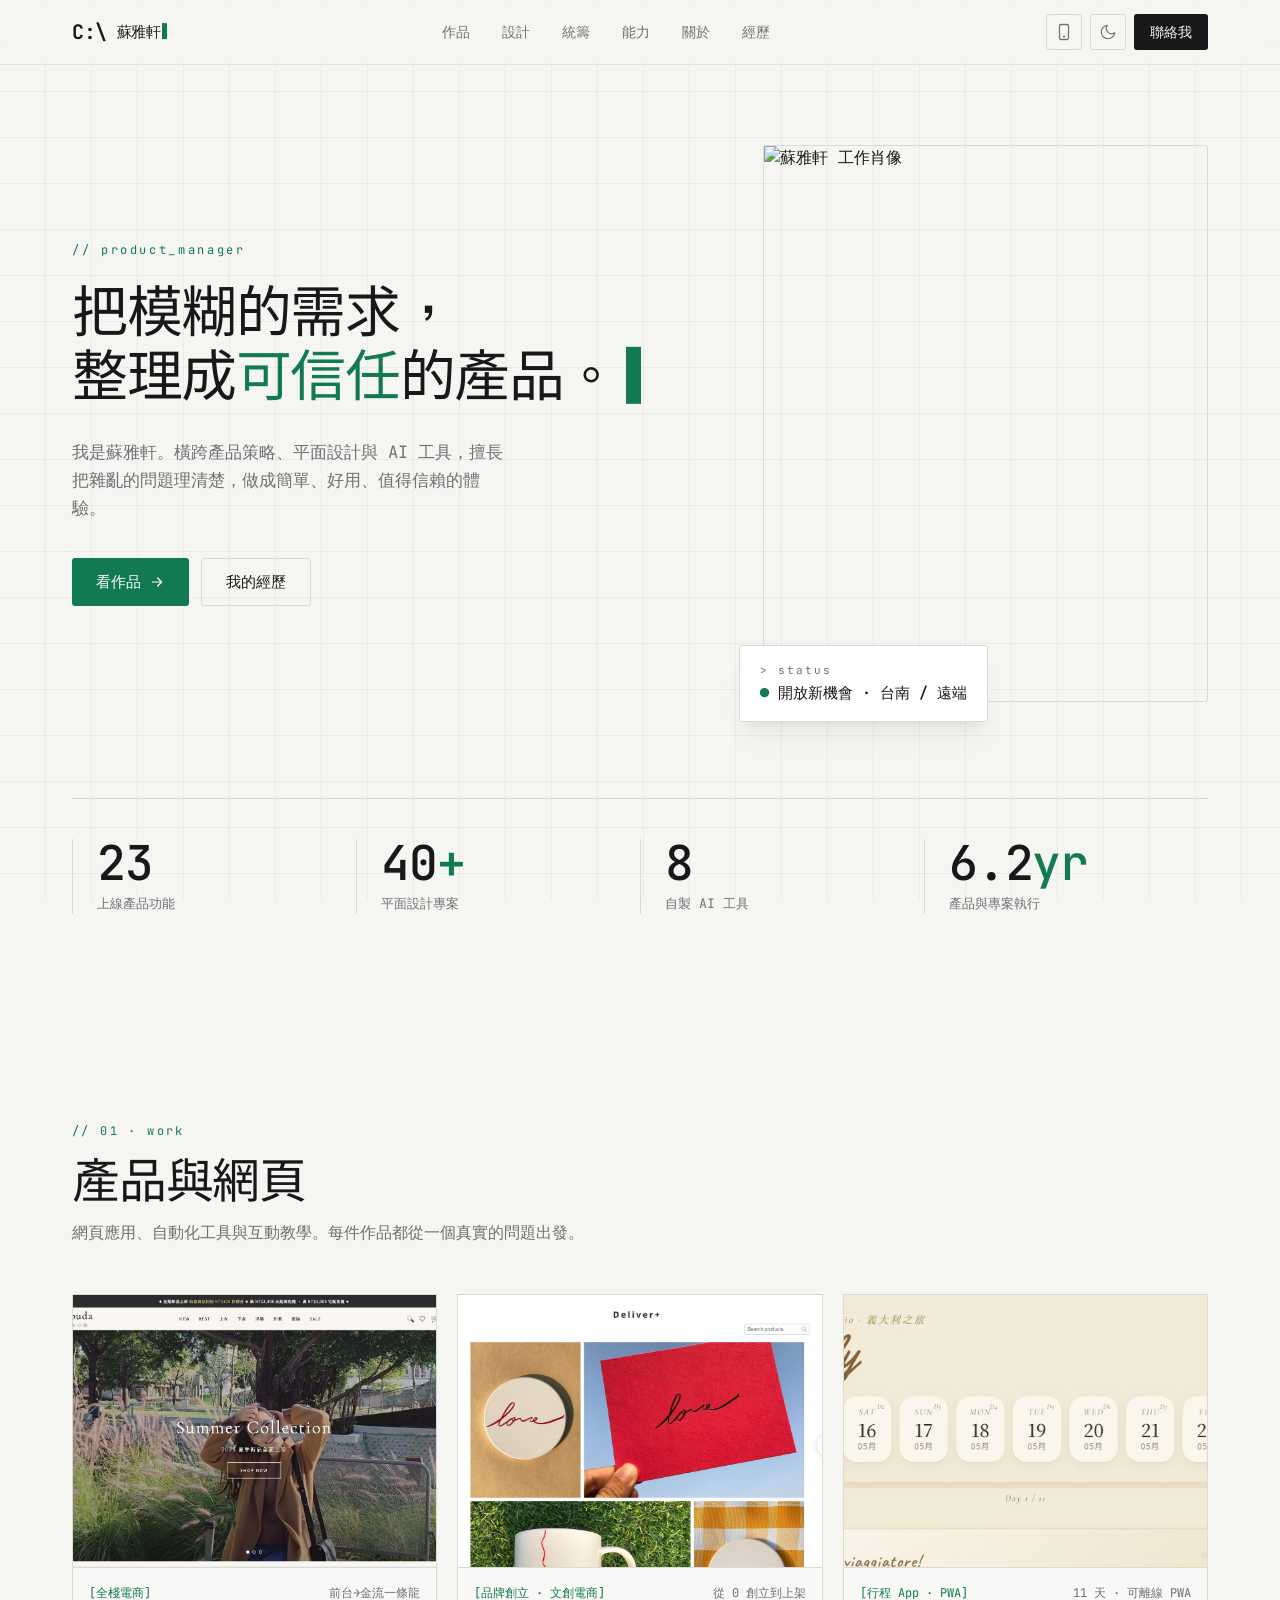
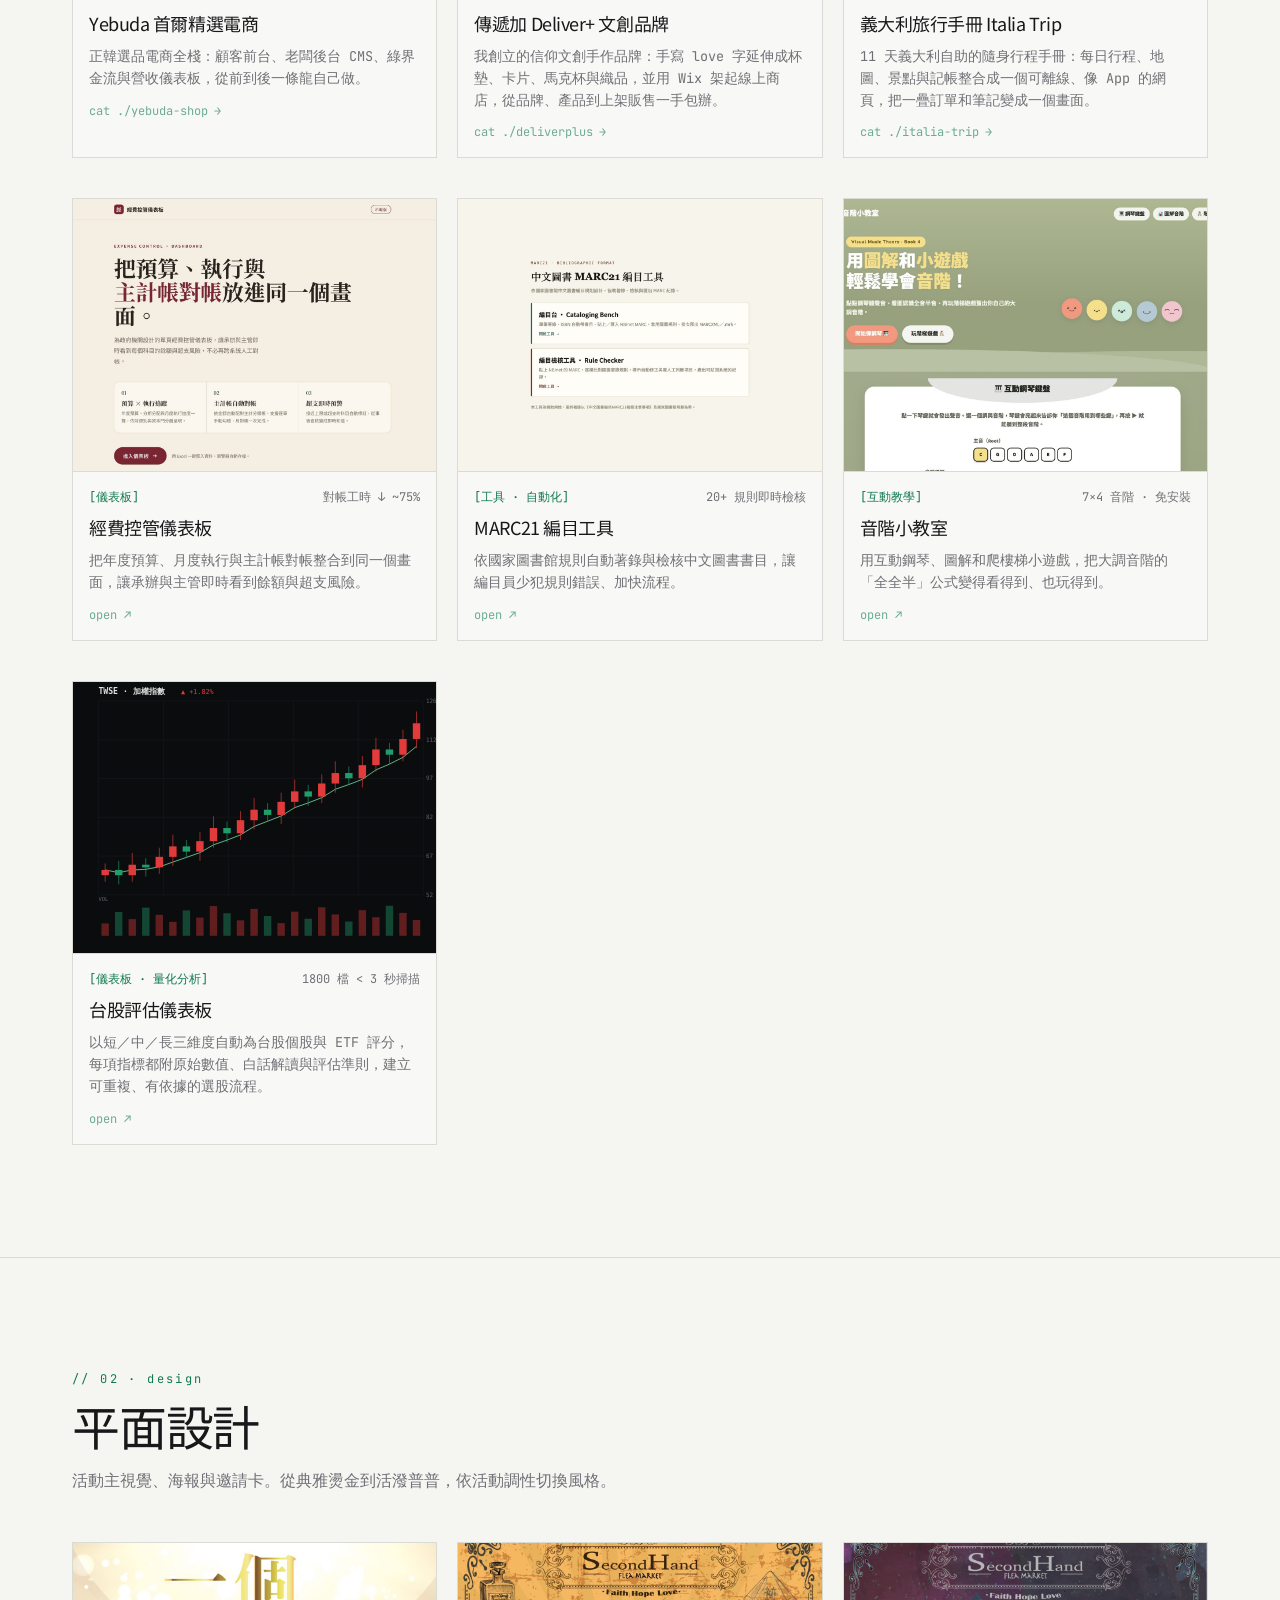
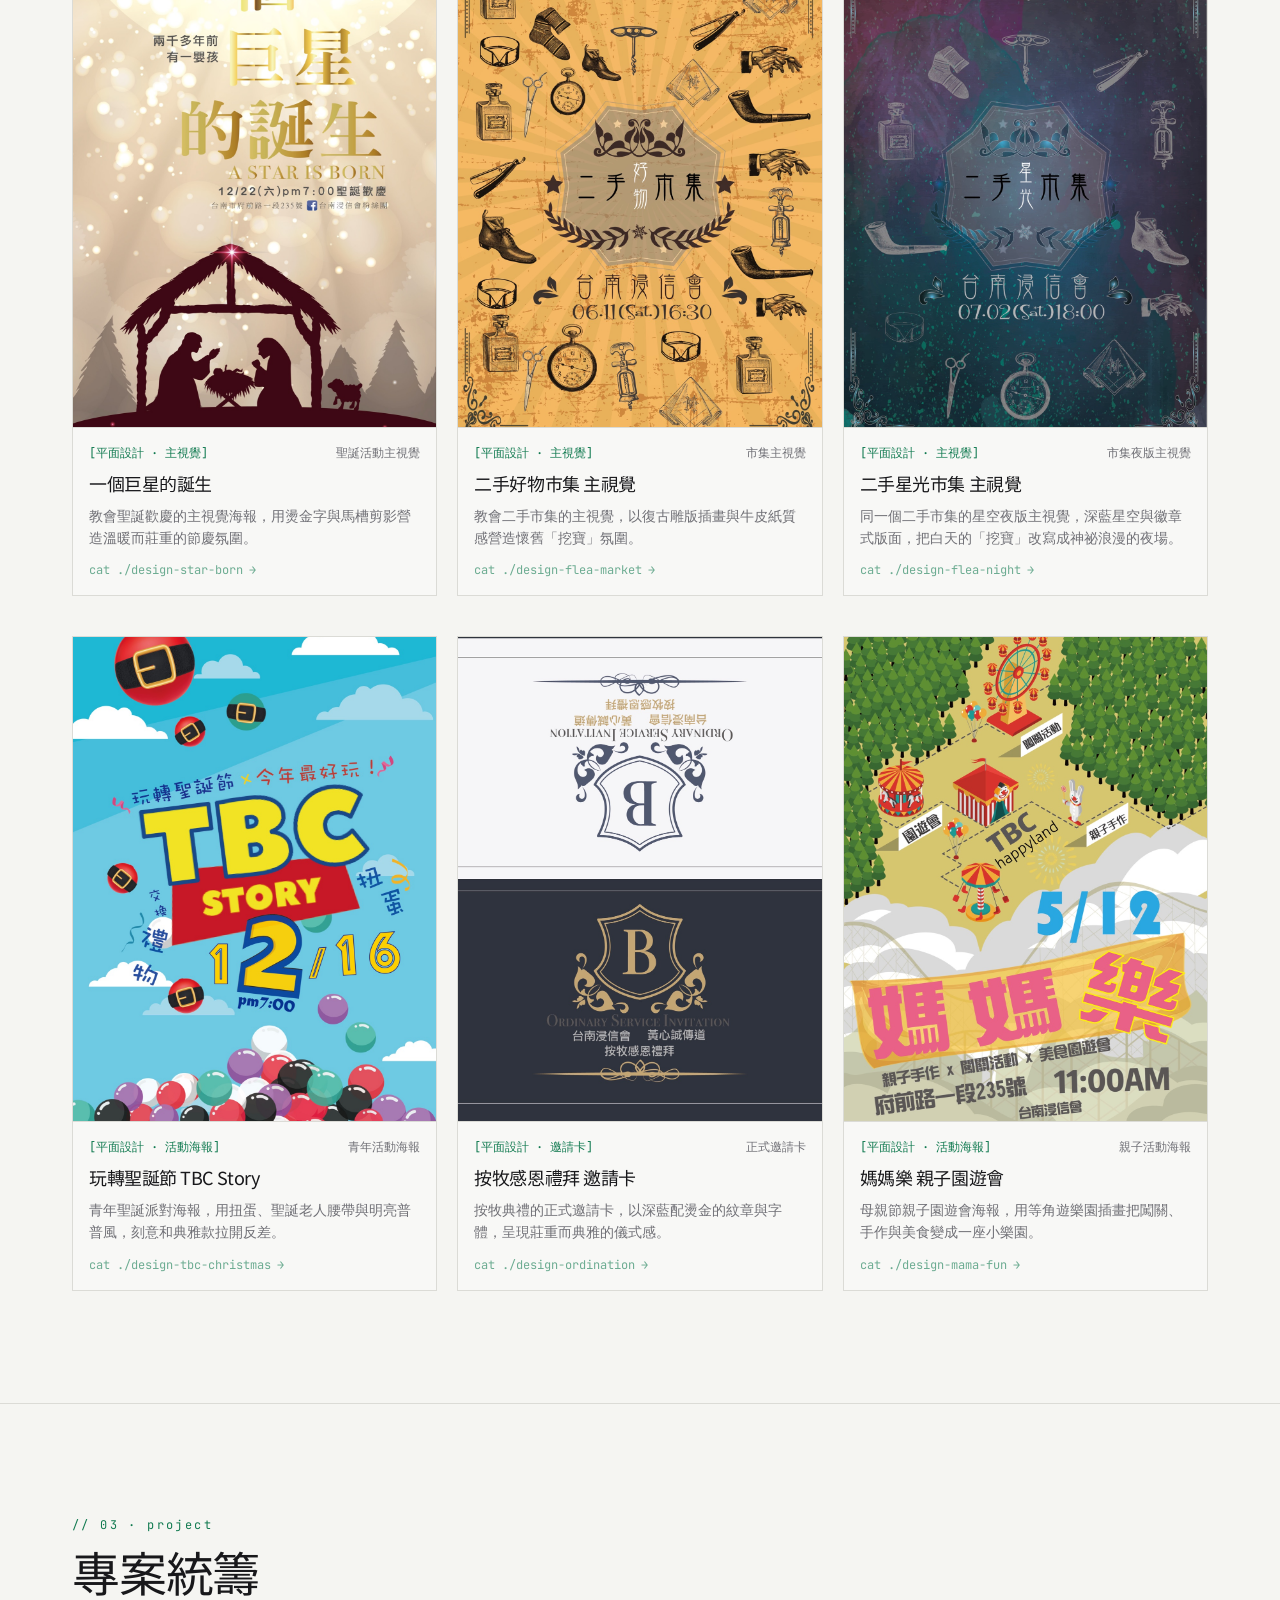
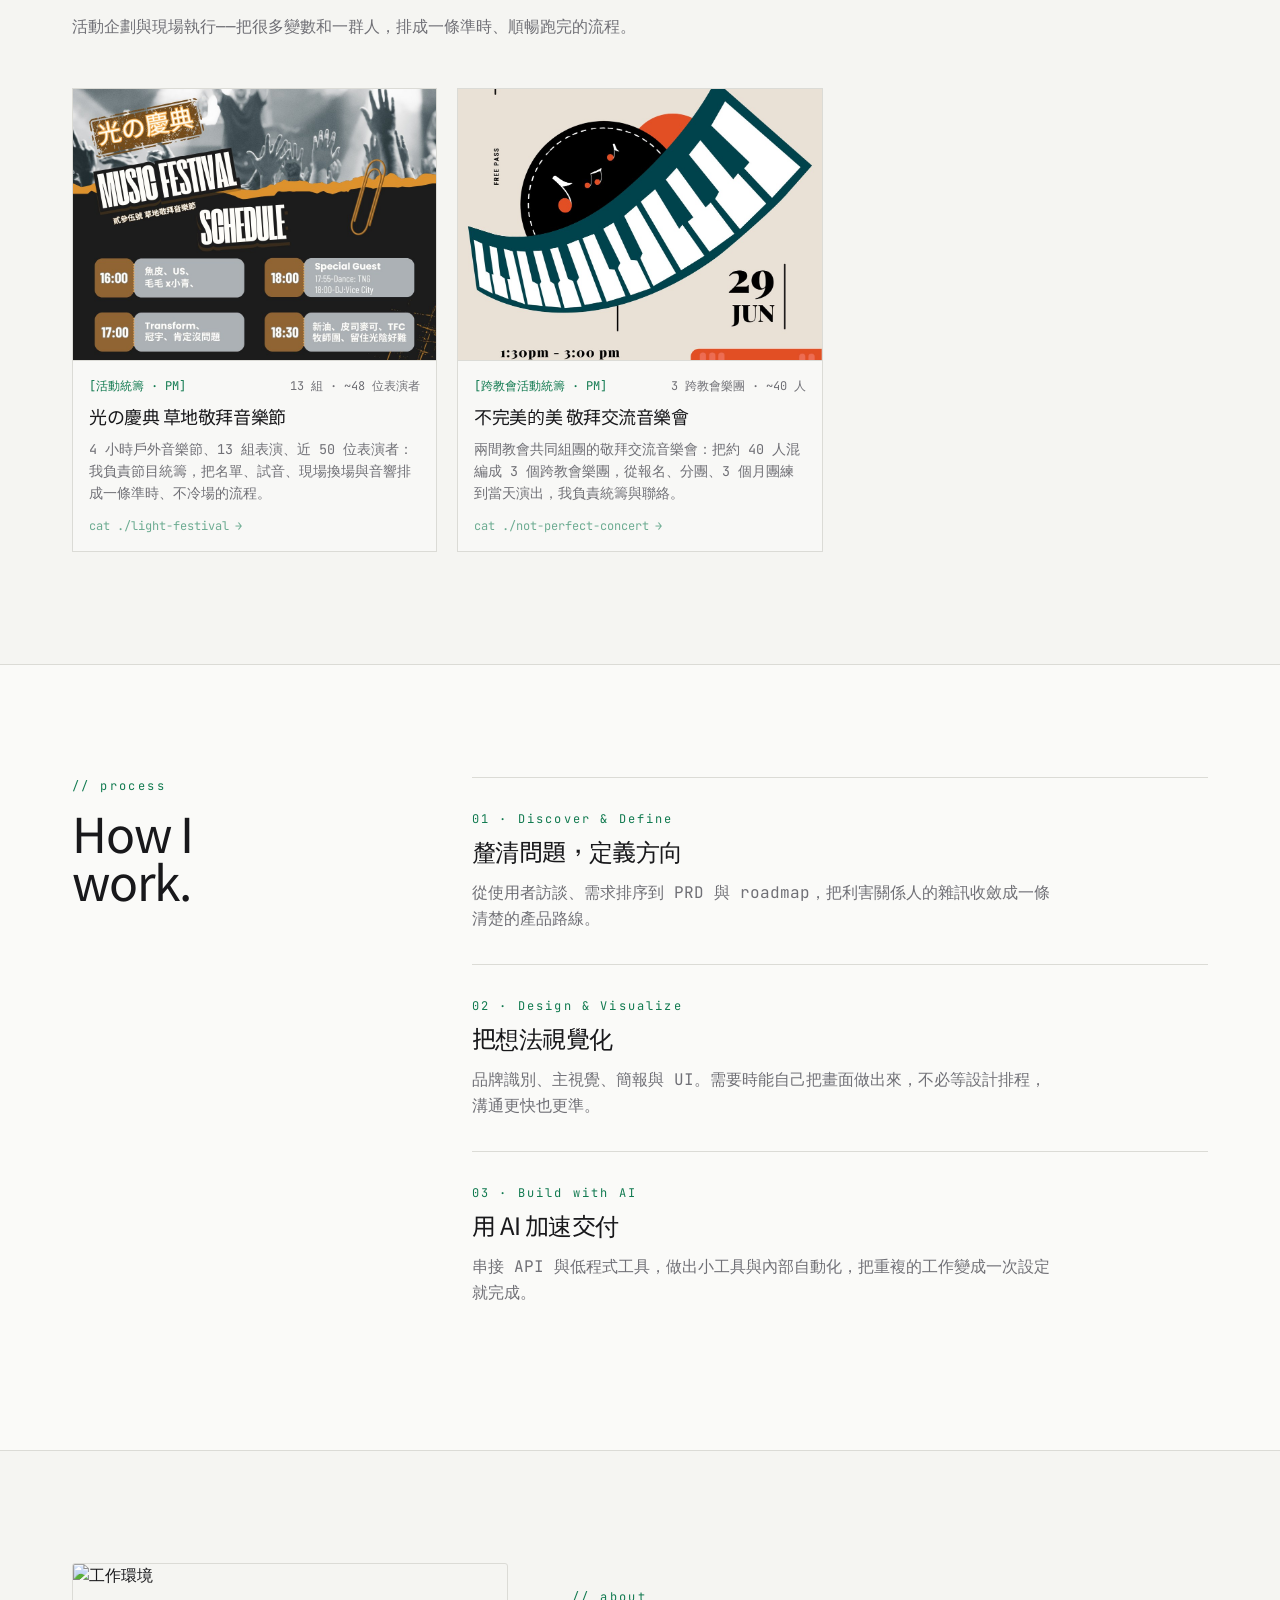
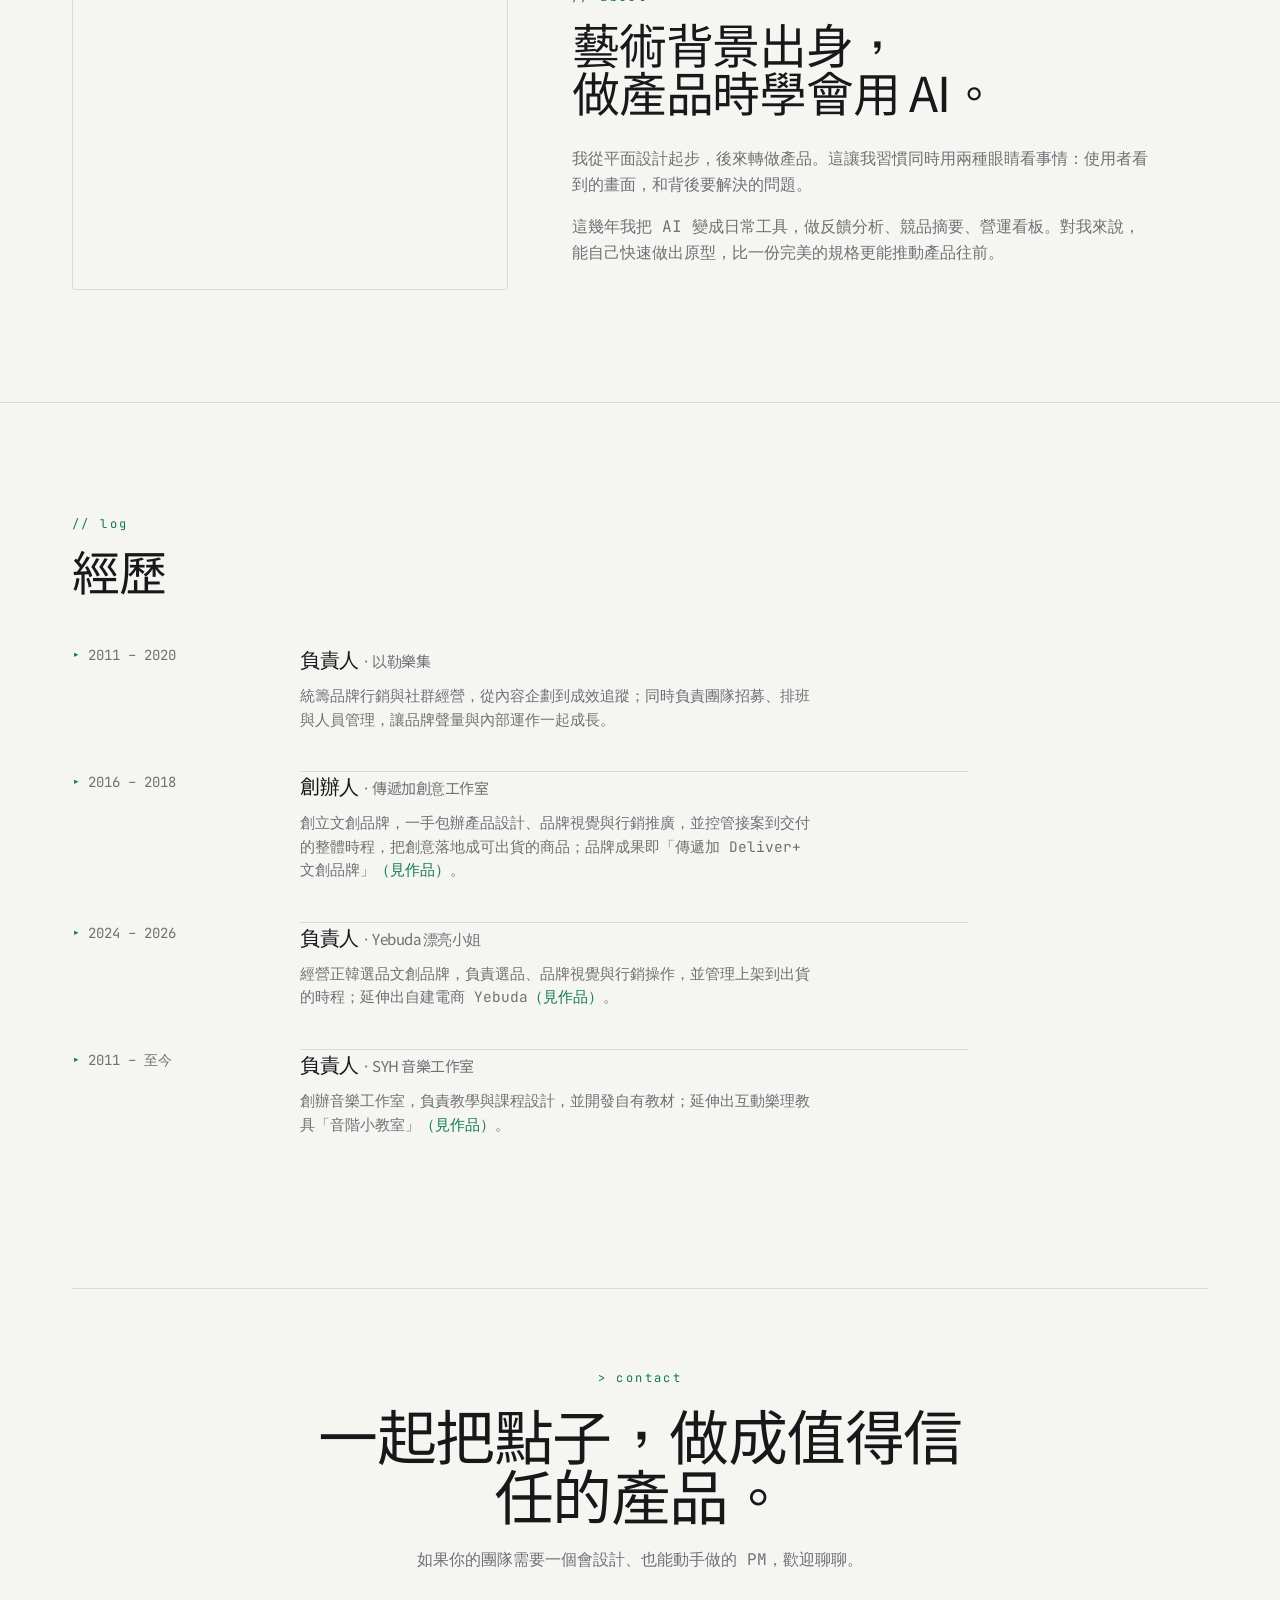
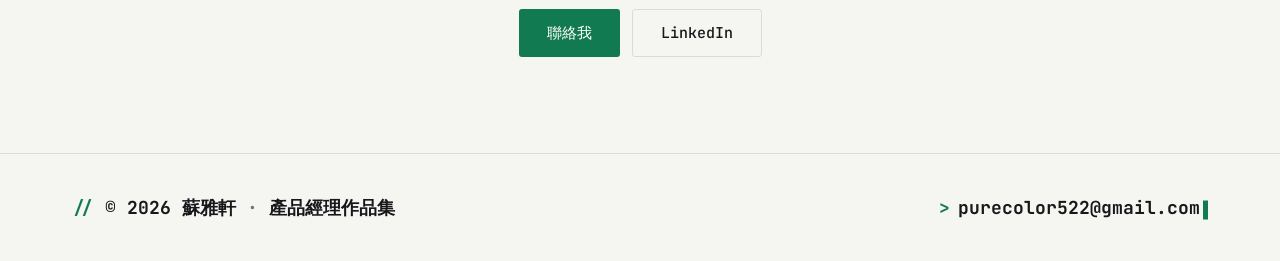
==== commit 65bbbd11: "feat: 經歷（見作品）可超連結到對應卡片；數據標籤改「產品與專案執行」 - hero 第四個數據標籤：產品與設計年資 → 產品與專案執行 - 經歷 desc 的「（見作品）」改成跳到該作品卡片的錨" ====
--- a/index.html
+++ b/index.html
@@ -196,7 +196,7 @@
         </a>
         <a href="#experience" class="stat block md:border-l border-line md:pl-6">
           <p class="font-mono text-4xl sm:text-5xl tracking-tight font-medium">6.2<span class="text-accent">yr</span></p>
-          <p class="mt-1.5 text-[13px] text-muted"><span class="deco" data-final="產品與設計年資">產品與設計年資</span></p>
+          <p class="mt-1.5 text-[13px] text-muted"><span class="deco" data-final="產品與專案執行">產品與專案執行</span></p>
         </a>
       </div>
     </section>
@@ -350,7 +350,7 @@
 
     // ---------- 渲染作品卡（依類別分到兩個區段：非設計 → 產品與網頁；設計 → 平面設計） ----------
     const cardHTML = (w) => `
-      <a href="${w.direct && w.live ? w.live : `work.html?id=${w.id}`}"${w.direct && w.live ? ' target="_blank" rel="noopener"' : ''} class="work-card group block border border-line hover:border-accent bg-surface/30 transition-colors">
+      <a id="work-${w.id}" href="${w.direct && w.live ? w.live : `work.html?id=${w.id}`}"${w.direct && w.live ? ' target="_blank" rel="noopener"' : ''} class="work-card group block scroll-mt-28 border border-line hover:border-accent bg-surface/30 transition-colors">
         <div class="overflow-hidden ${w.category === 'design' ? 'aspect-[3/4]' : 'aspect-[4/3]'} border-b border-line">
           <img src="${w.images ? w.images[0] : `https://picsum.photos/seed/${w.seed}/800/600`}" alt="${w.title}"
                class="w-full h-full object-cover group-hover:scale-[1.04] transition-transform duration-500" loading="lazy" />
@@ -370,17 +370,20 @@
     document.getElementById('pm-grid').innerHTML = works.filter((w) => w.category === 'event').map(cardHTML).join('');
 
     // ---------- 渲染經歷時間軸 ----------
-    document.getElementById('timeline').innerHTML = experience.map((e, i) => `
+    document.getElementById('timeline').innerHTML = experience.map((e, i) => {
+      const seeLink = `<a href="#work-${e.workId}" class="text-accent underline decoration-dotted underline-offset-2 hover:opacity-70 transition-opacity">（見作品）</a>`;
+      const desc = e.workId ? e.desc.replace('（見作品）', seeLink) : e.desc;
+      return `
       <div class="grid grid-cols-12 gap-4 reveal">
         <div class="col-span-12 sm:col-span-3 pb-2 sm:pb-0">
           <p class="text-[14px] text-muted tabular-nums"><span class="text-accent">▸</span> ${e.period}</p>
         </div>
         <div class="col-span-12 sm:col-span-9 pb-10 ${i === experience.length - 1 ? '' : 'border-b'} border-line">
           <h3 class="font-tp text-xl font-medium tracking-tight">${e.role} <span class="text-muted font-normal text-[15px]">· ${e.company}</span></h3>
-          <p class="mt-2 text-[14.5px] leading-relaxed text-muted max-w-[58ch]">${e.desc}</p>
-        </div>
-      </div>
-    `).join('');
+          <p class="mt-2 text-[14.5px] leading-relaxed text-muted max-w-[58ch]">${desc}</p>
+        </div>
+      </div>`;
+    }).join('');
 
     // ---------- Hero 標題：打字機效果（逐字出現，像終端機在打字） ----------
     (function typeHero() {
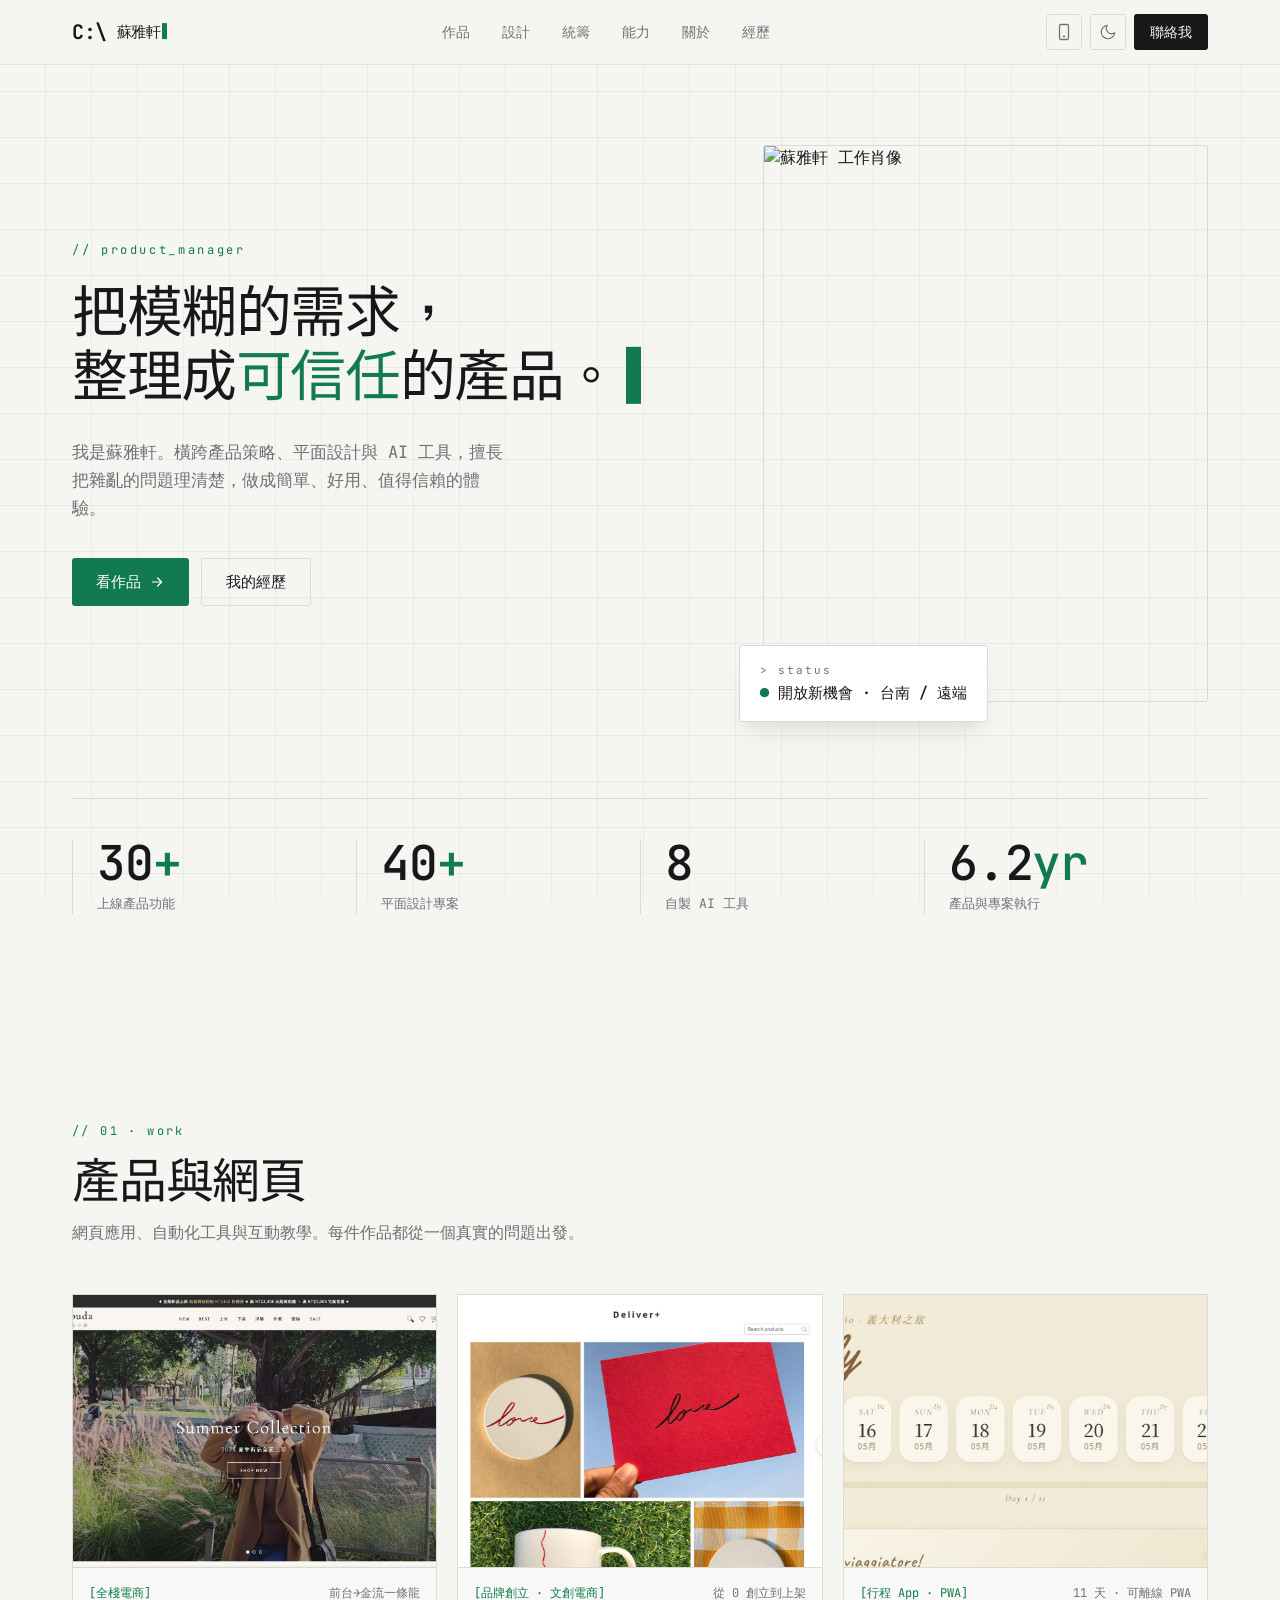
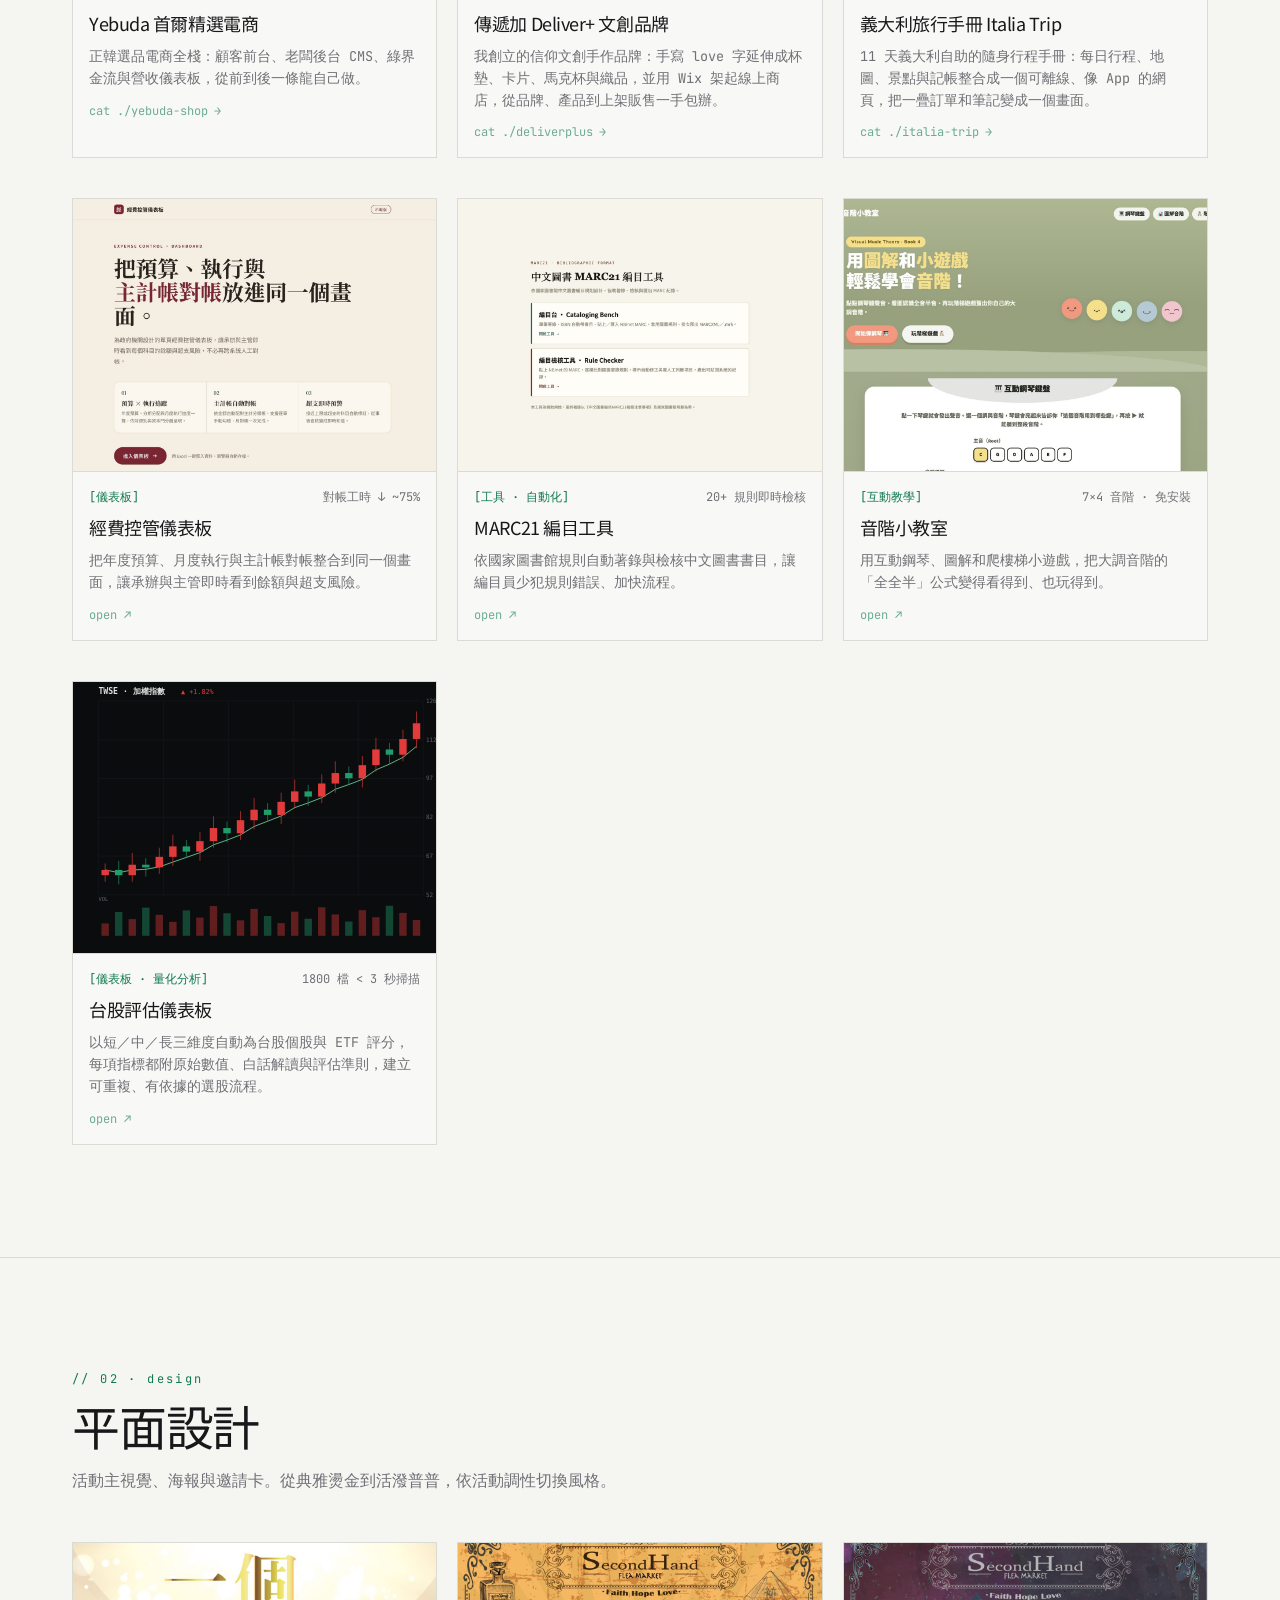
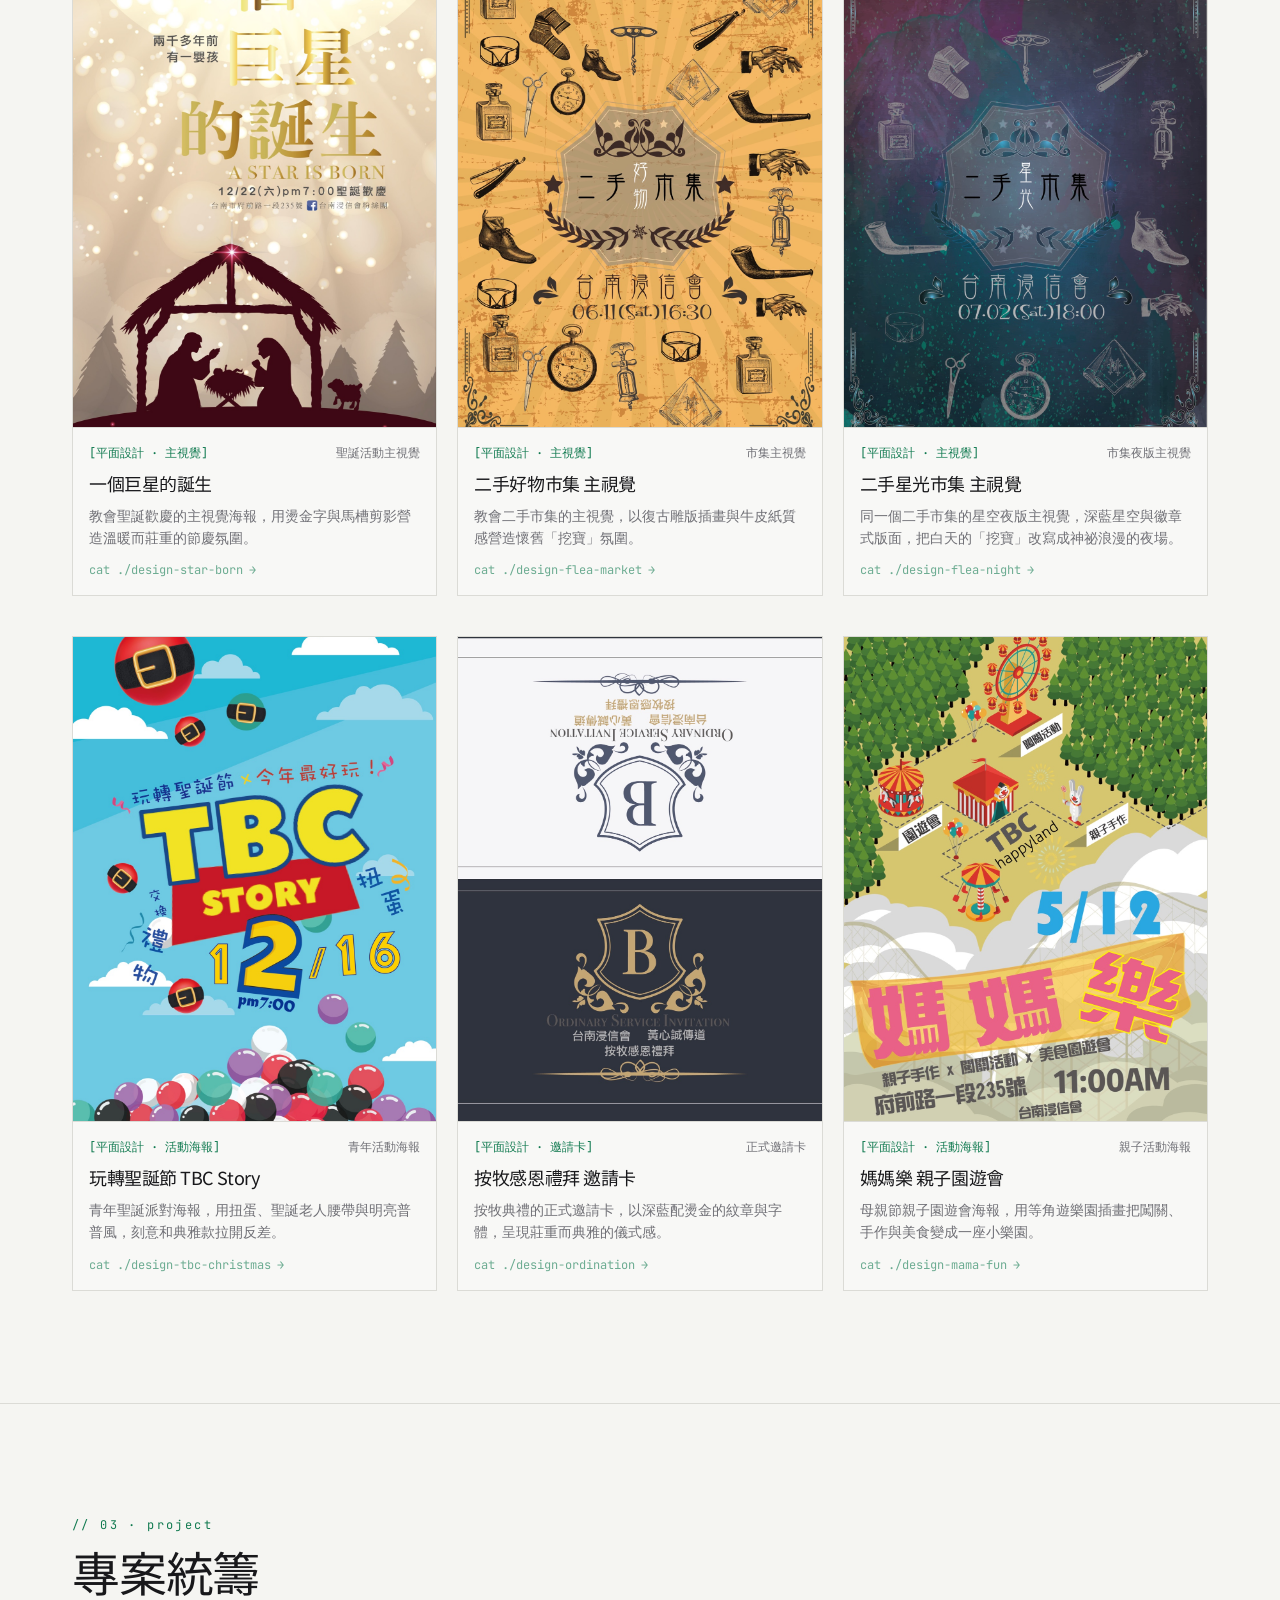
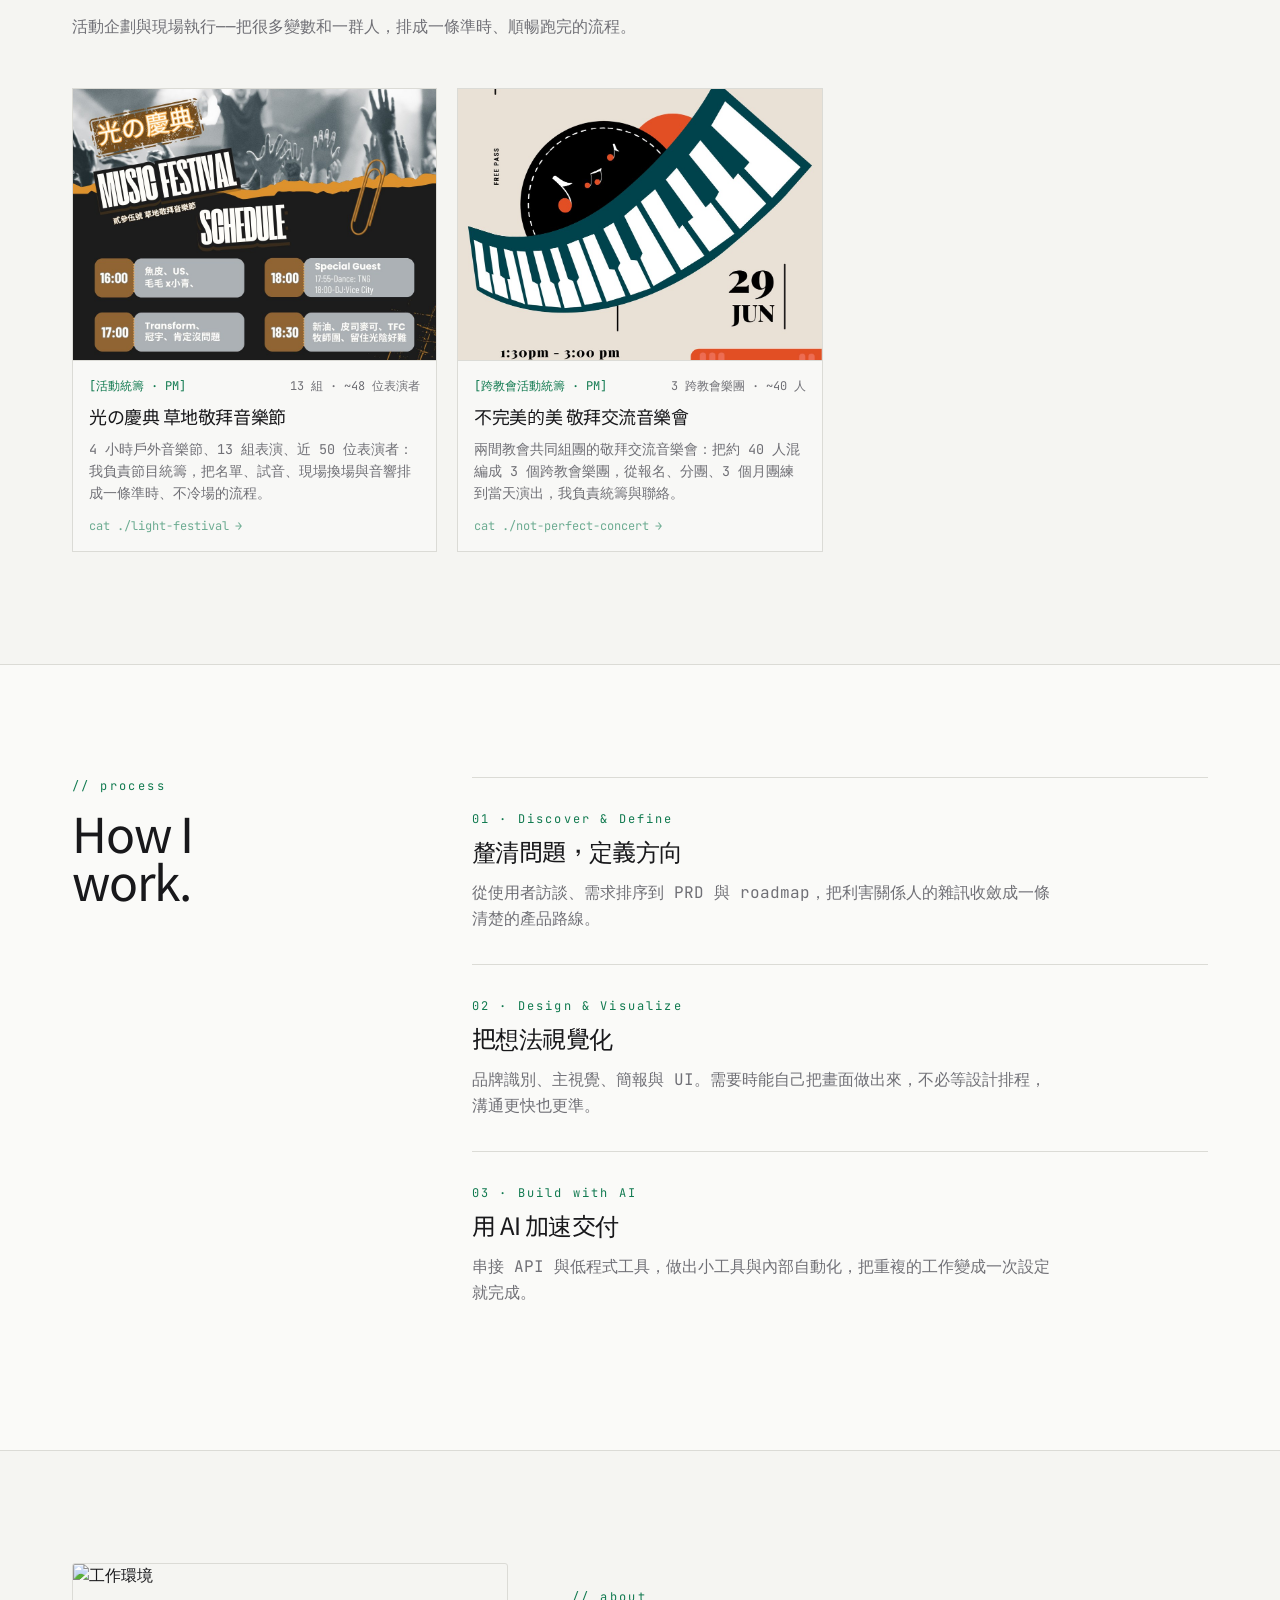
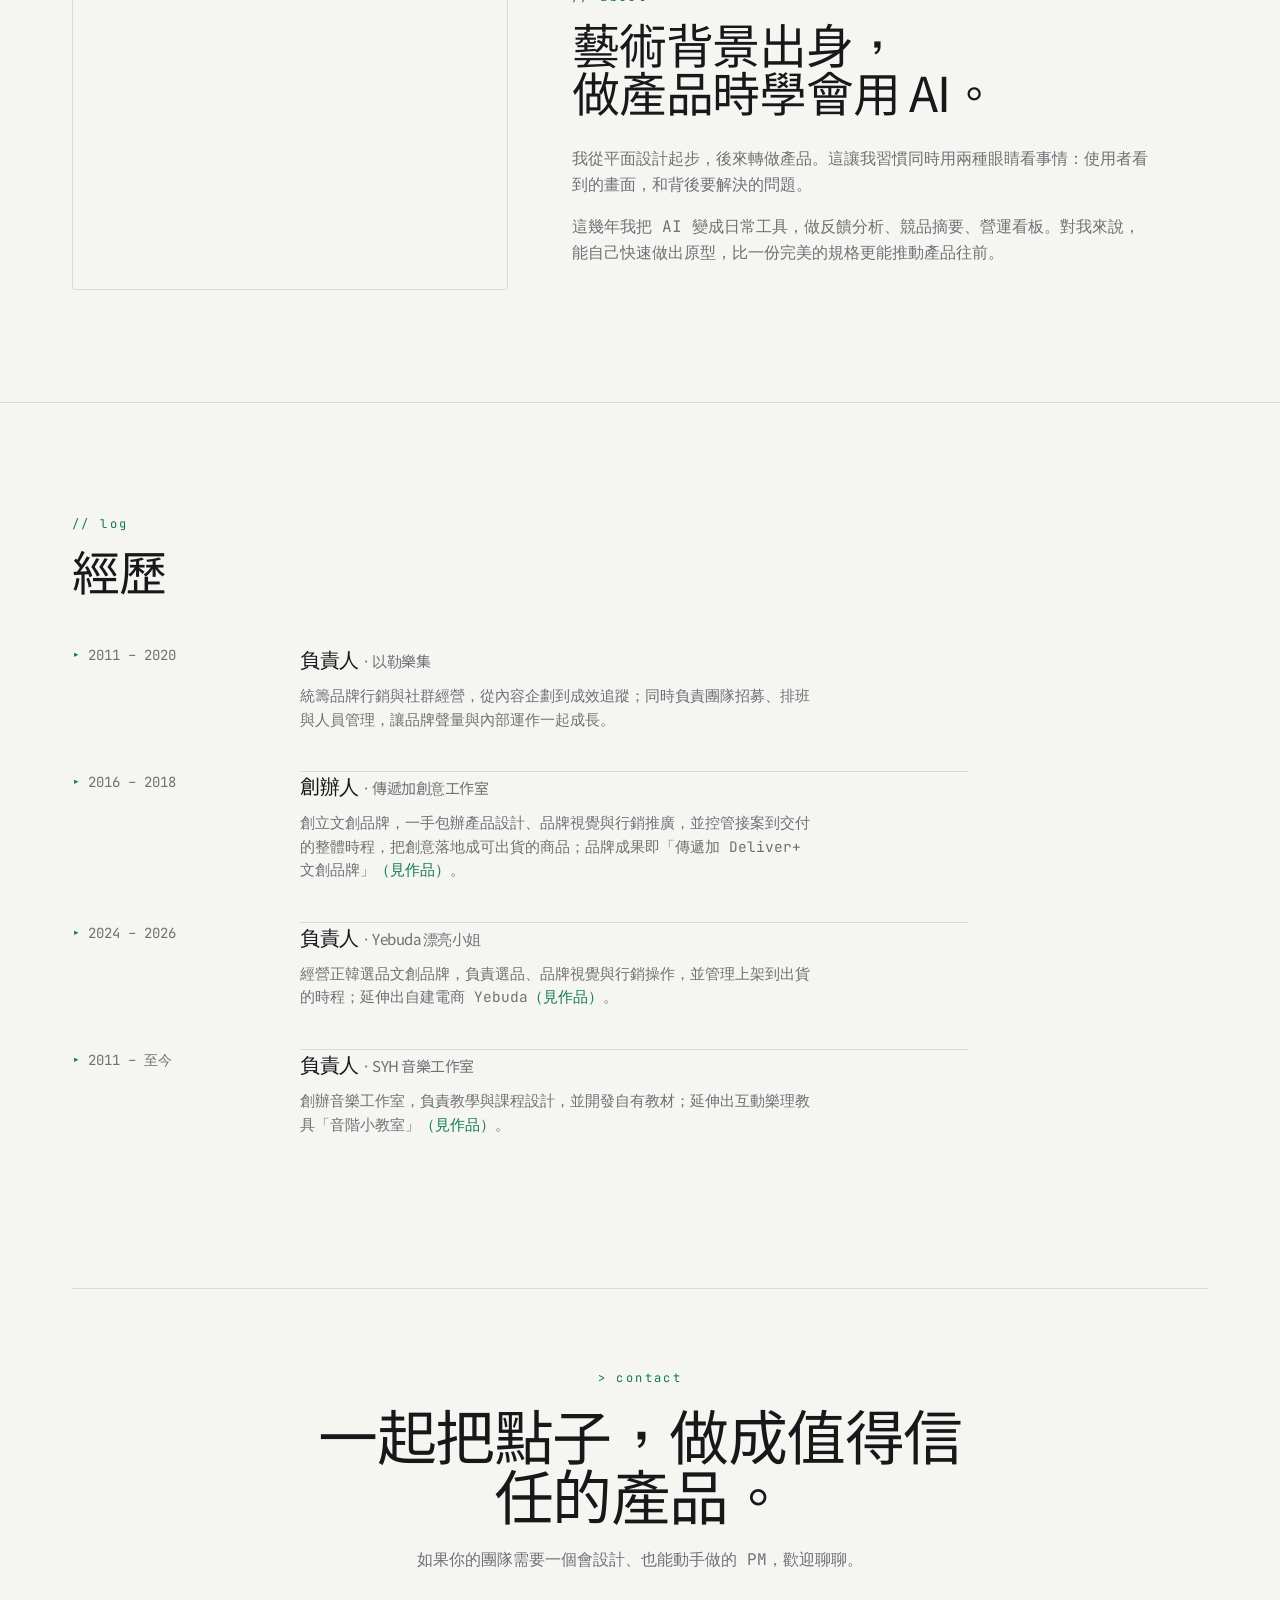
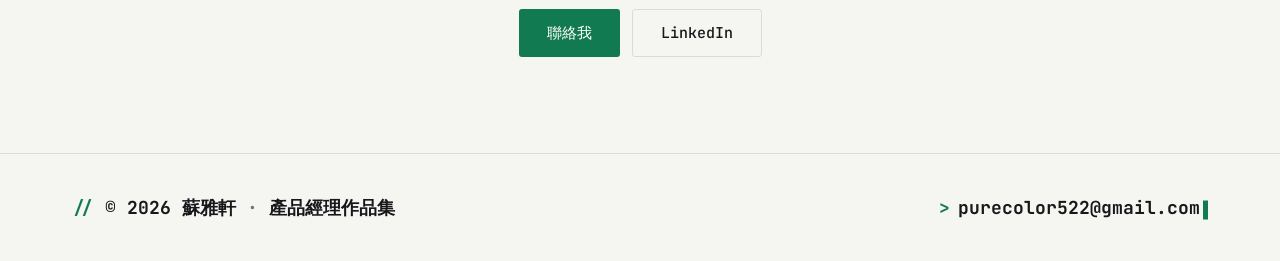
==== commit b33bd7c1: "content: 上線產品功能 23 → 30+ Co-Authored-By: Claude Opus 4.8 (1M context) <noreply@anthropic.com>" ====
--- a/index.html
+++ b/index.html
@@ -183,7 +183,7 @@
       <!-- 數據帶：細線分隔，不用卡片盒子 -->
       <div class="mt-20 sm:mt-24 grid grid-cols-2 md:grid-cols-4 gap-y-8 border-t border-line pt-10">
         <a href="#work" class="stat block md:border-l border-line md:pl-6">
-          <p class="font-mono text-4xl sm:text-5xl tracking-tight font-medium">23</p>
+          <p class="font-mono text-4xl sm:text-5xl tracking-tight font-medium">30<span class="text-accent">+</span></p>
           <p class="mt-1.5 text-[13px] text-muted"><span class="deco" data-final="上線產品功能">上線產品功能</span></p>
         </a>
         <a href="#design" class="stat block md:border-l border-line md:pl-6">
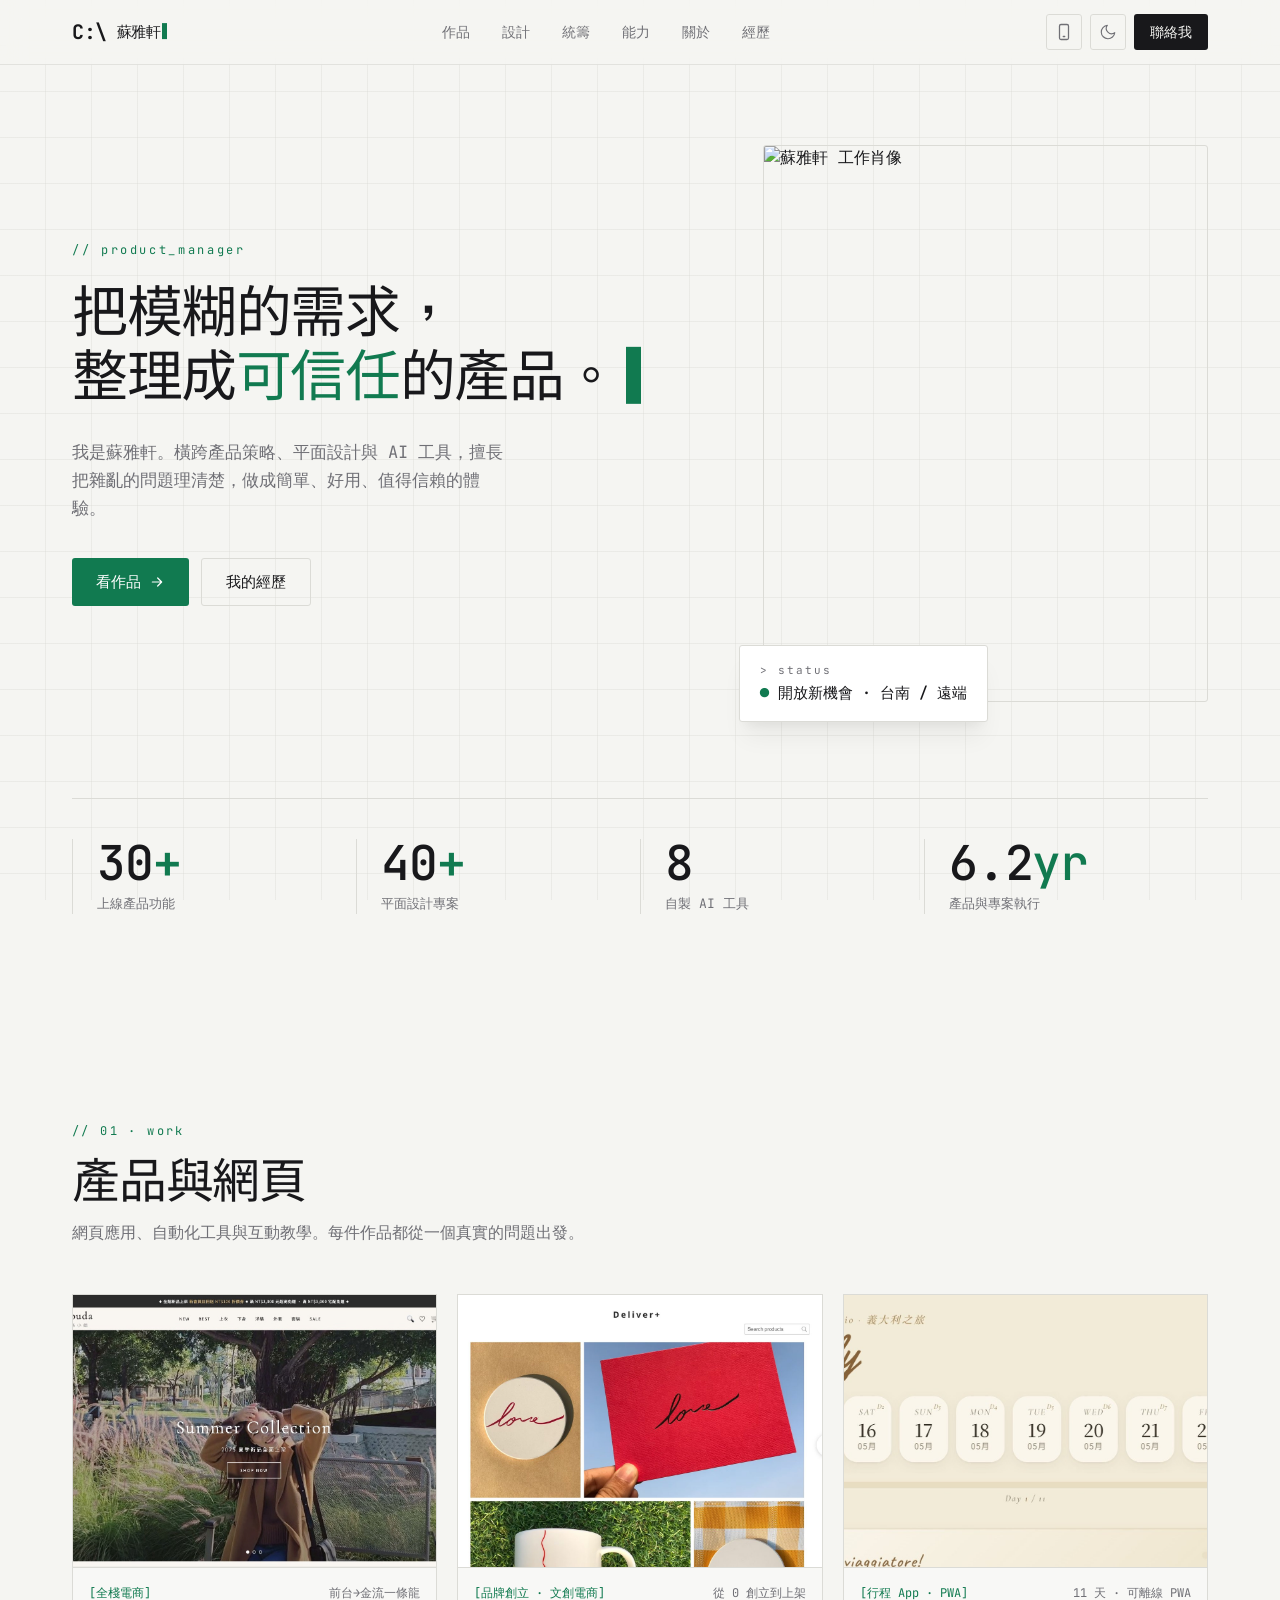
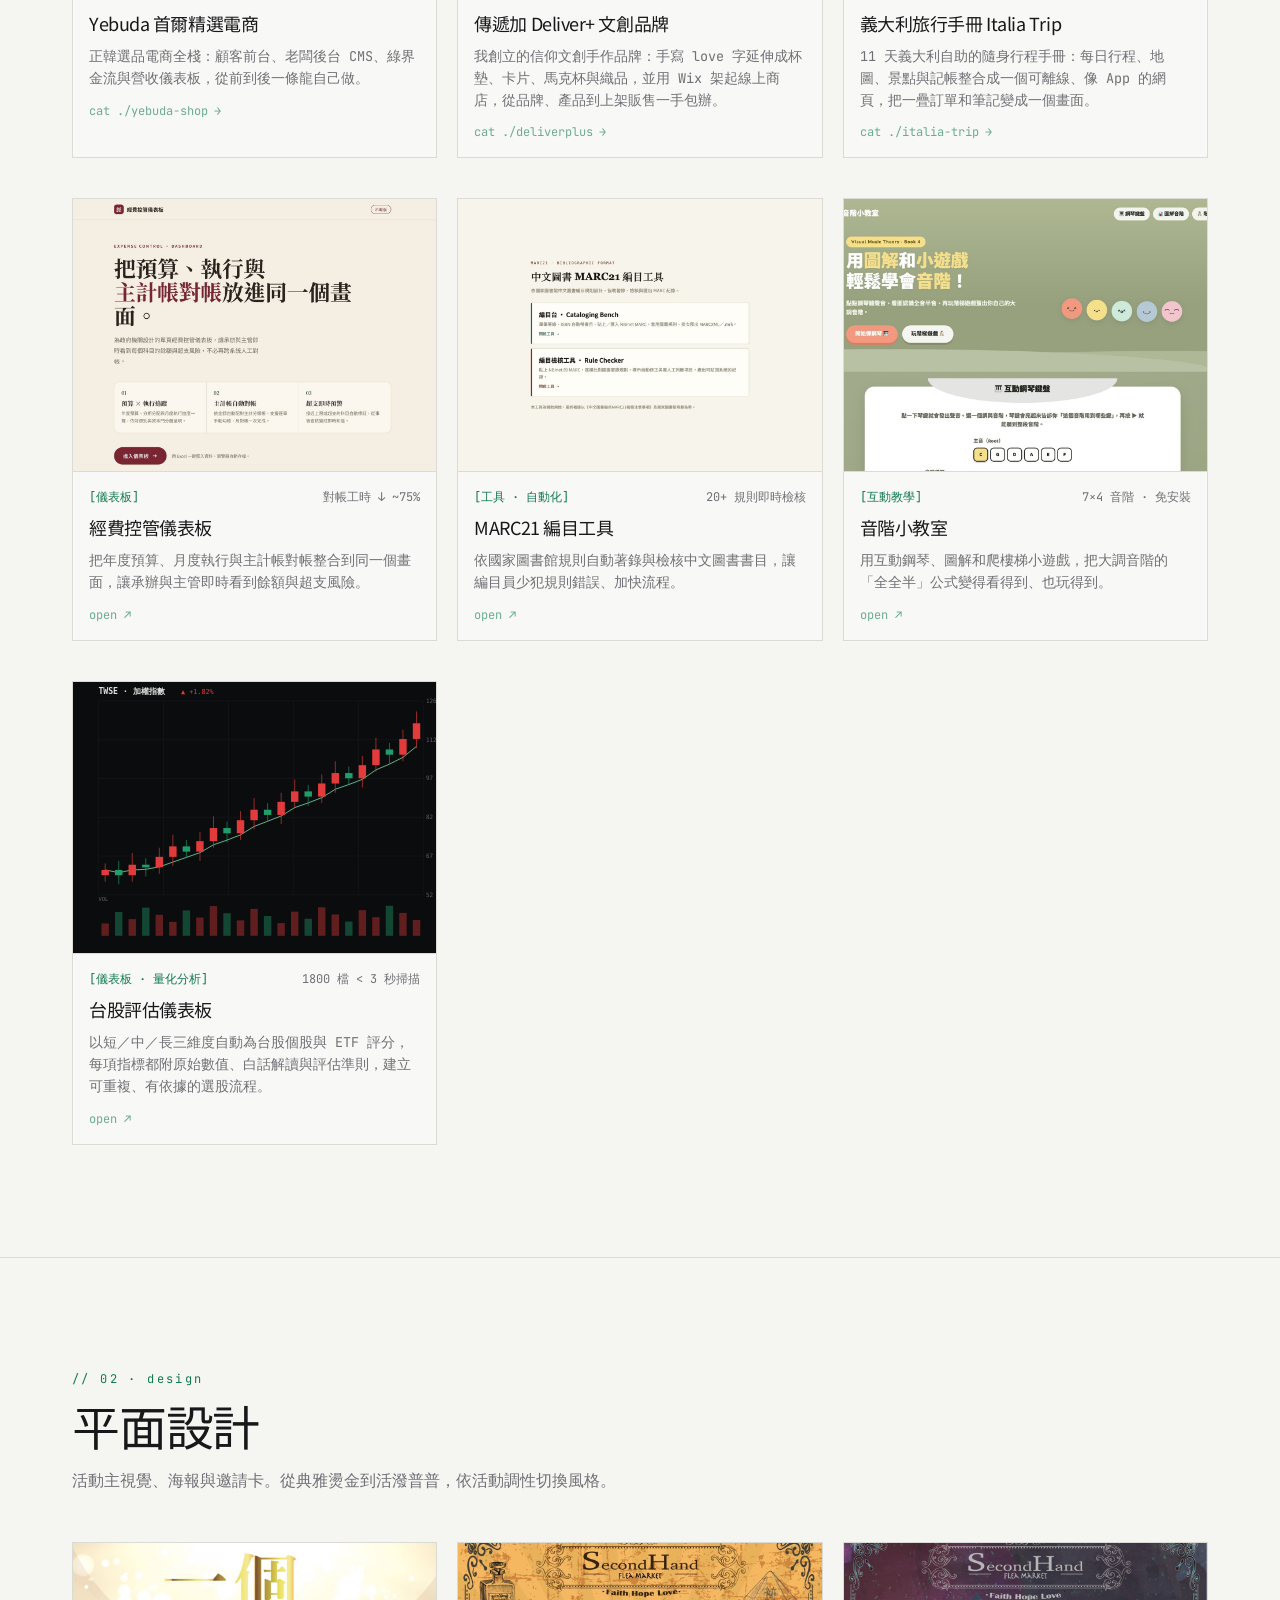
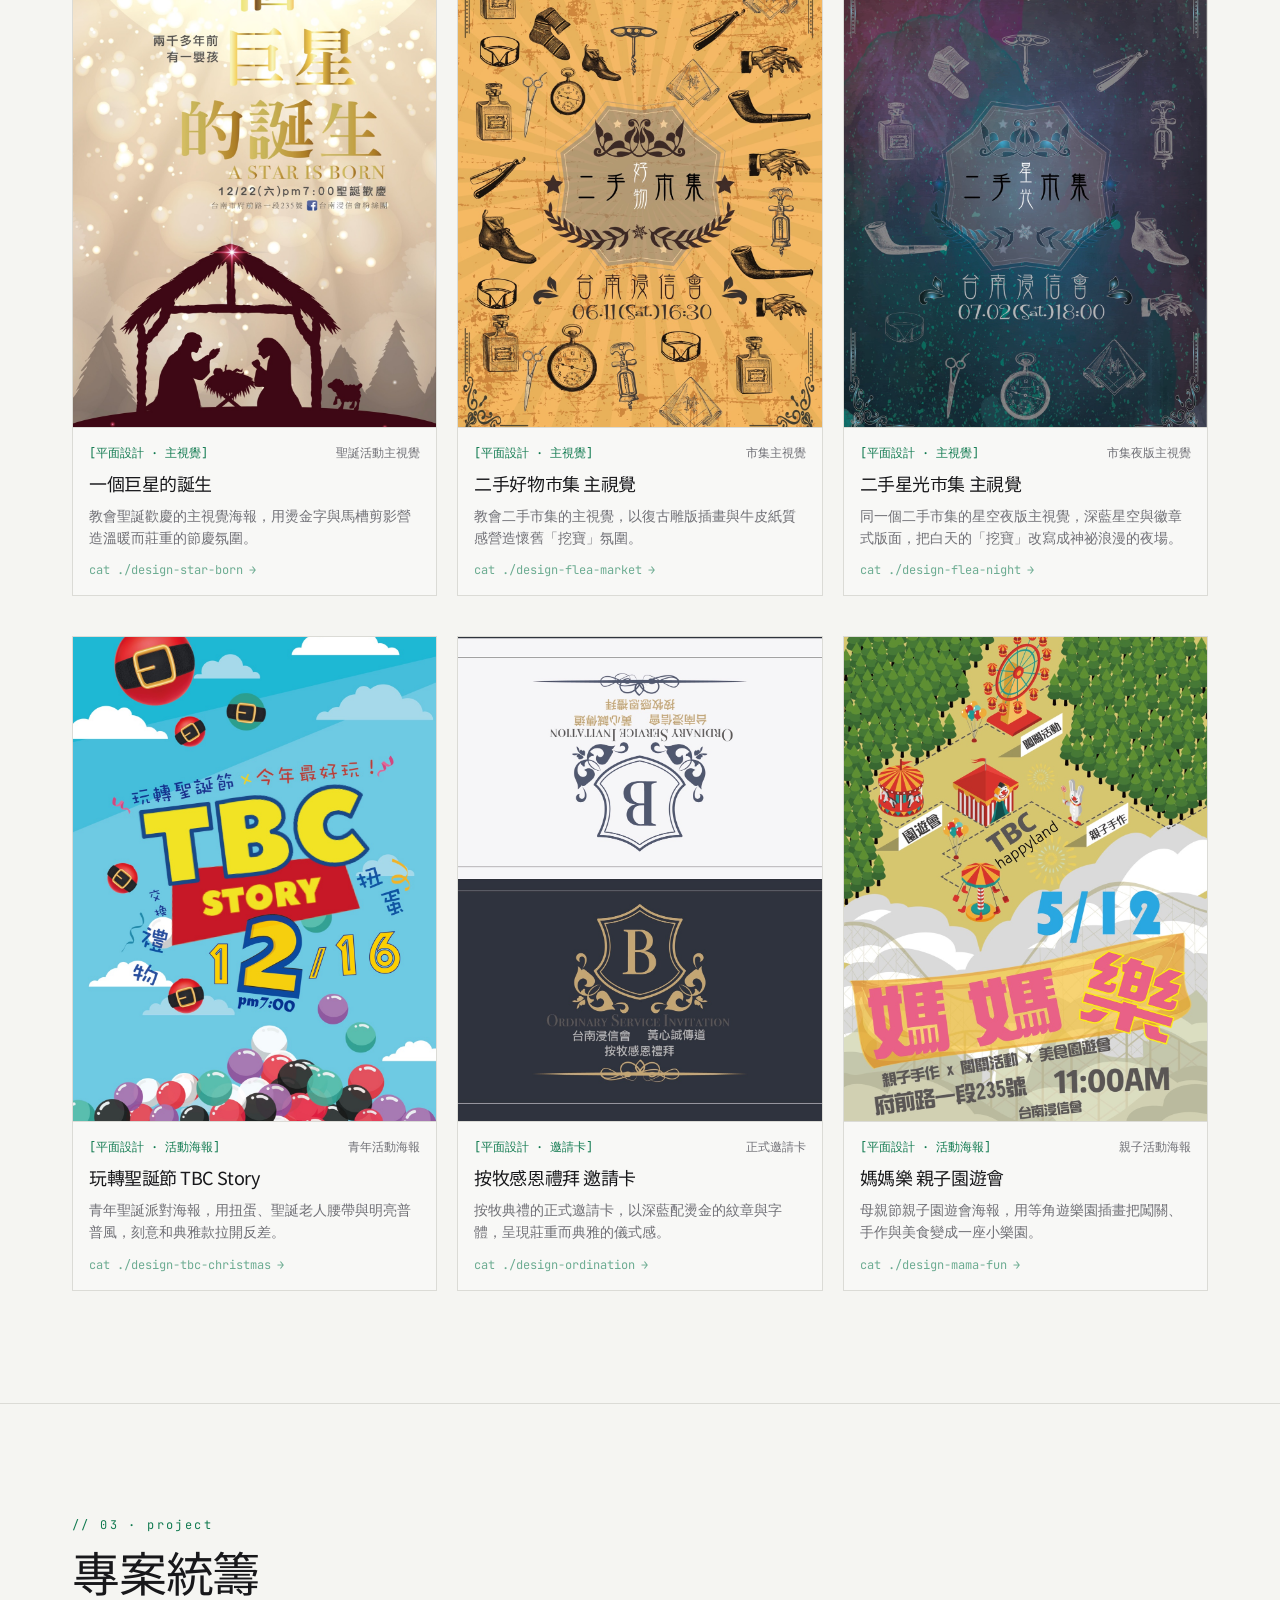
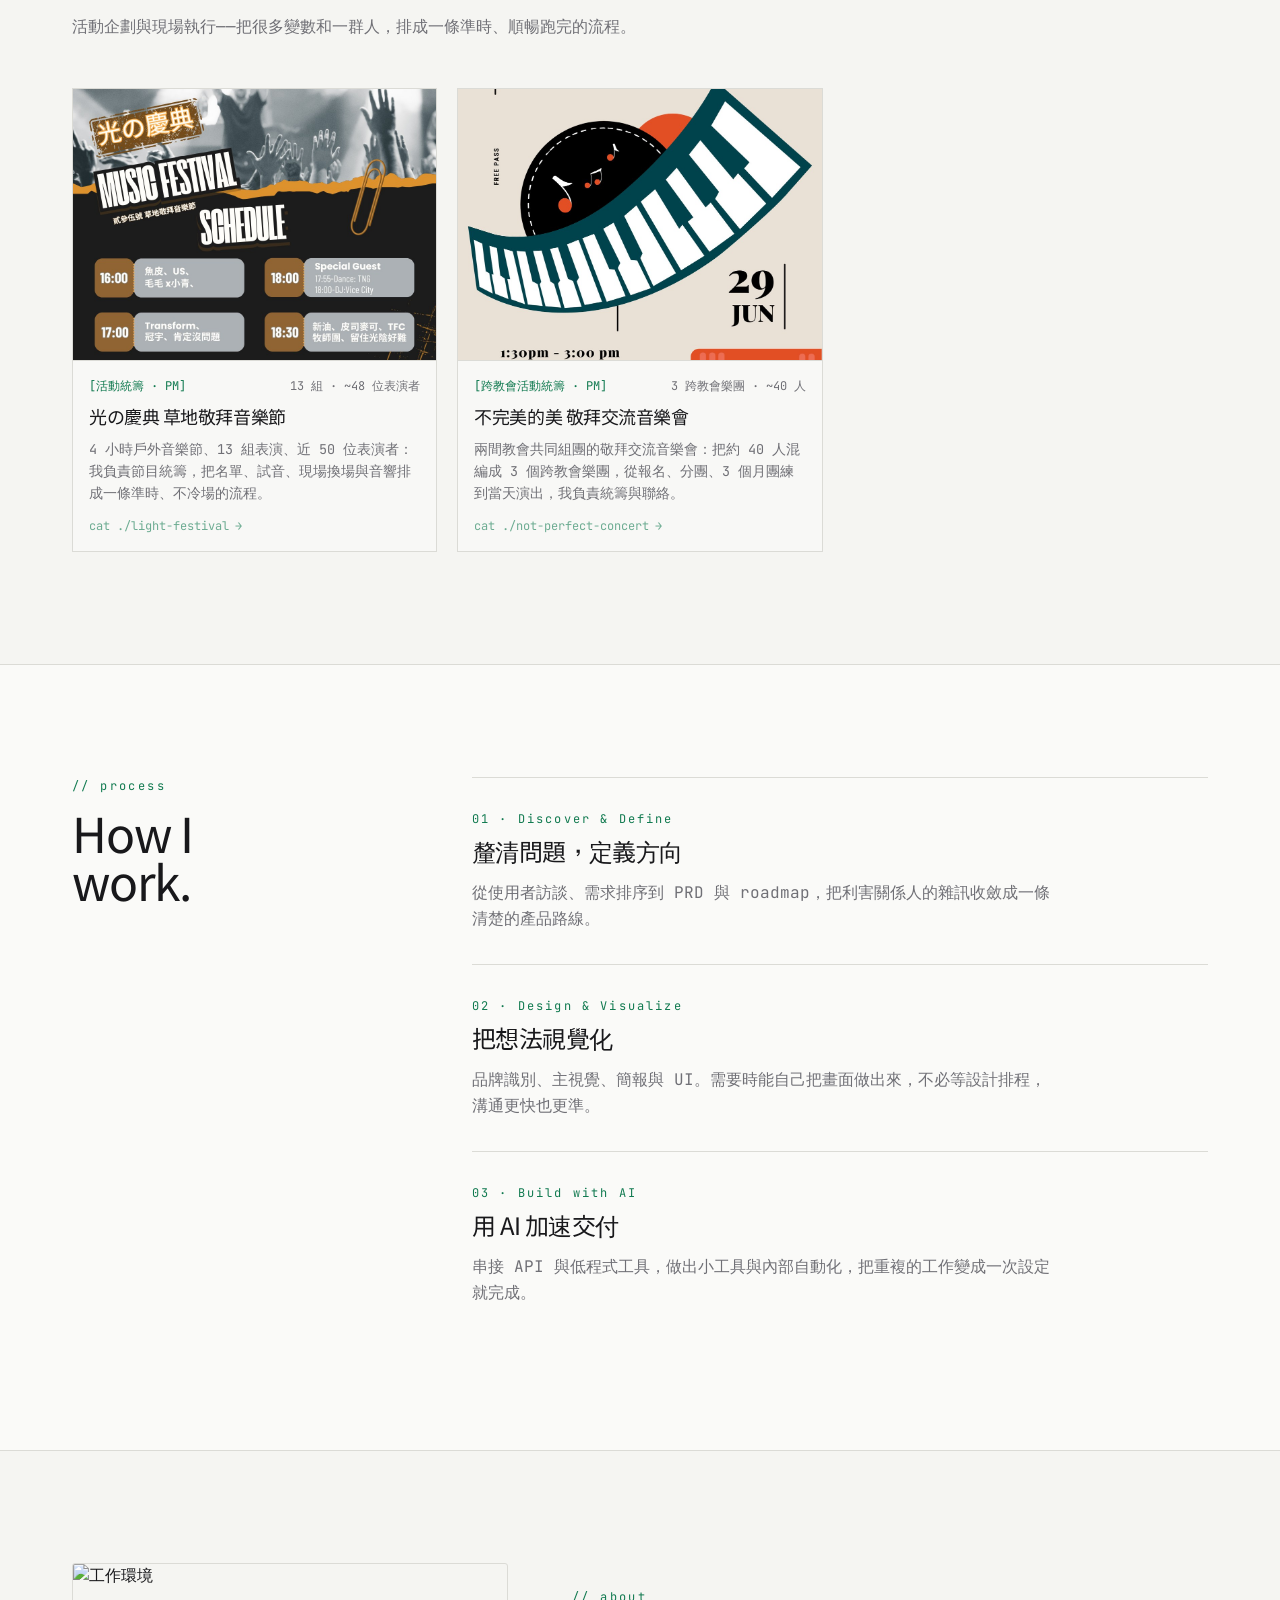
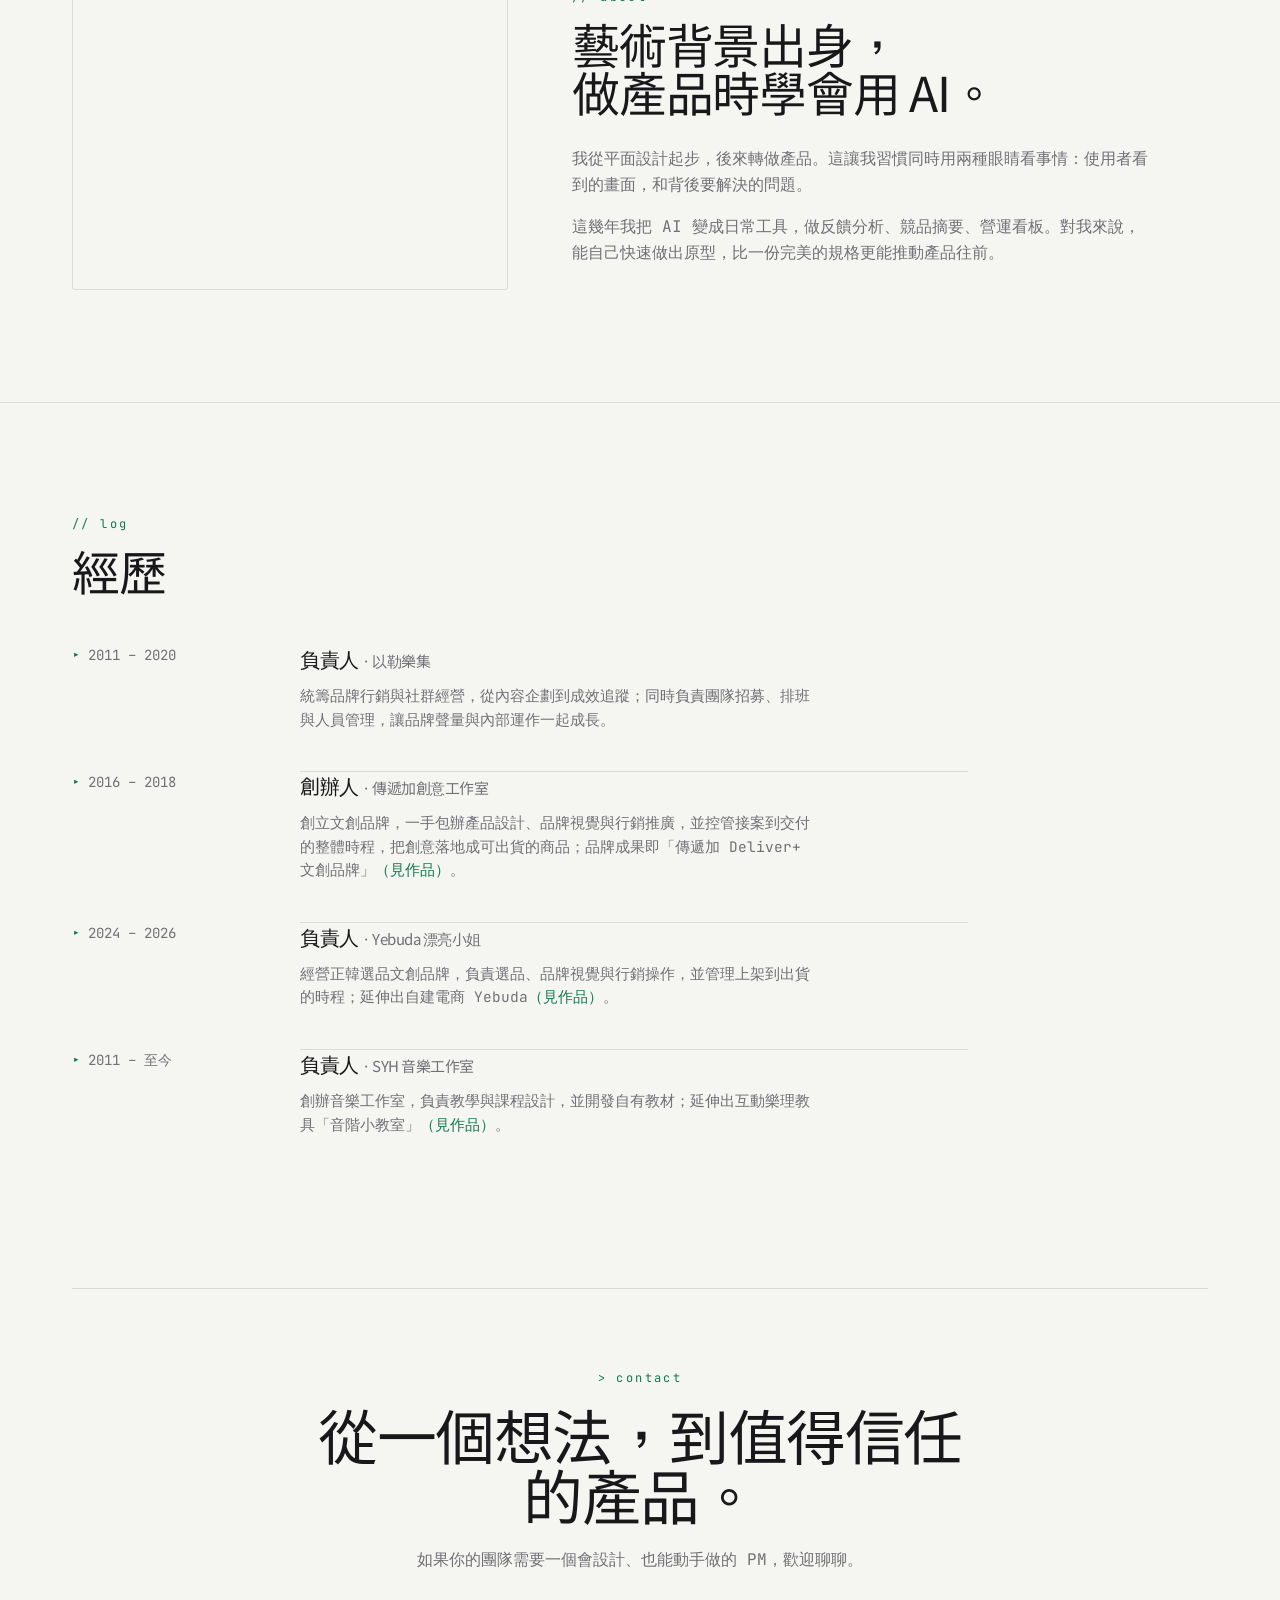
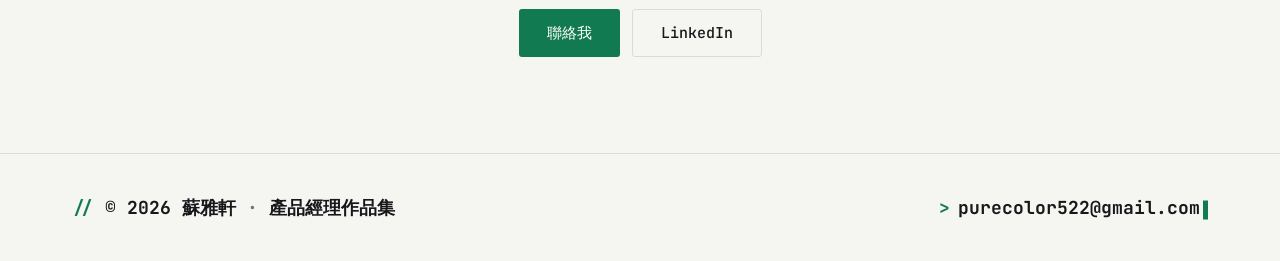
==== commit ff3b8ece: "content: 聯絡區標語改為「從一個想法，到值得信任的產品。」 重建字型子集（201 字，無缺字）  Co-Authored-By: Claude Opus 4.8 (1M context) <n" ====
--- a/index.html
+++ b/index.html
@@ -303,7 +303,7 @@
       <div class="border-t border-line pt-20 text-center reveal">
         <p class="text-[12px] tracking-[0.2em] text-accent mb-5">&gt; contact</p>
         <h2 class="font-tp text-4xl sm:text-6xl font-medium tracking-tight max-w-[20ch] mx-auto leading-[1.1]">
-          一起把點子，做成值得信任的產品。
+          從一個想法，到值得信任的產品。
         </h2>
         <p class="mt-5 text-muted mx-auto leading-relaxed sm:whitespace-nowrap">如果你的團隊需要一個會設計、也能動手做的 PM，歡迎聊聊。</p>
         <div class="mt-9 flex flex-wrap items-center justify-center gap-3">
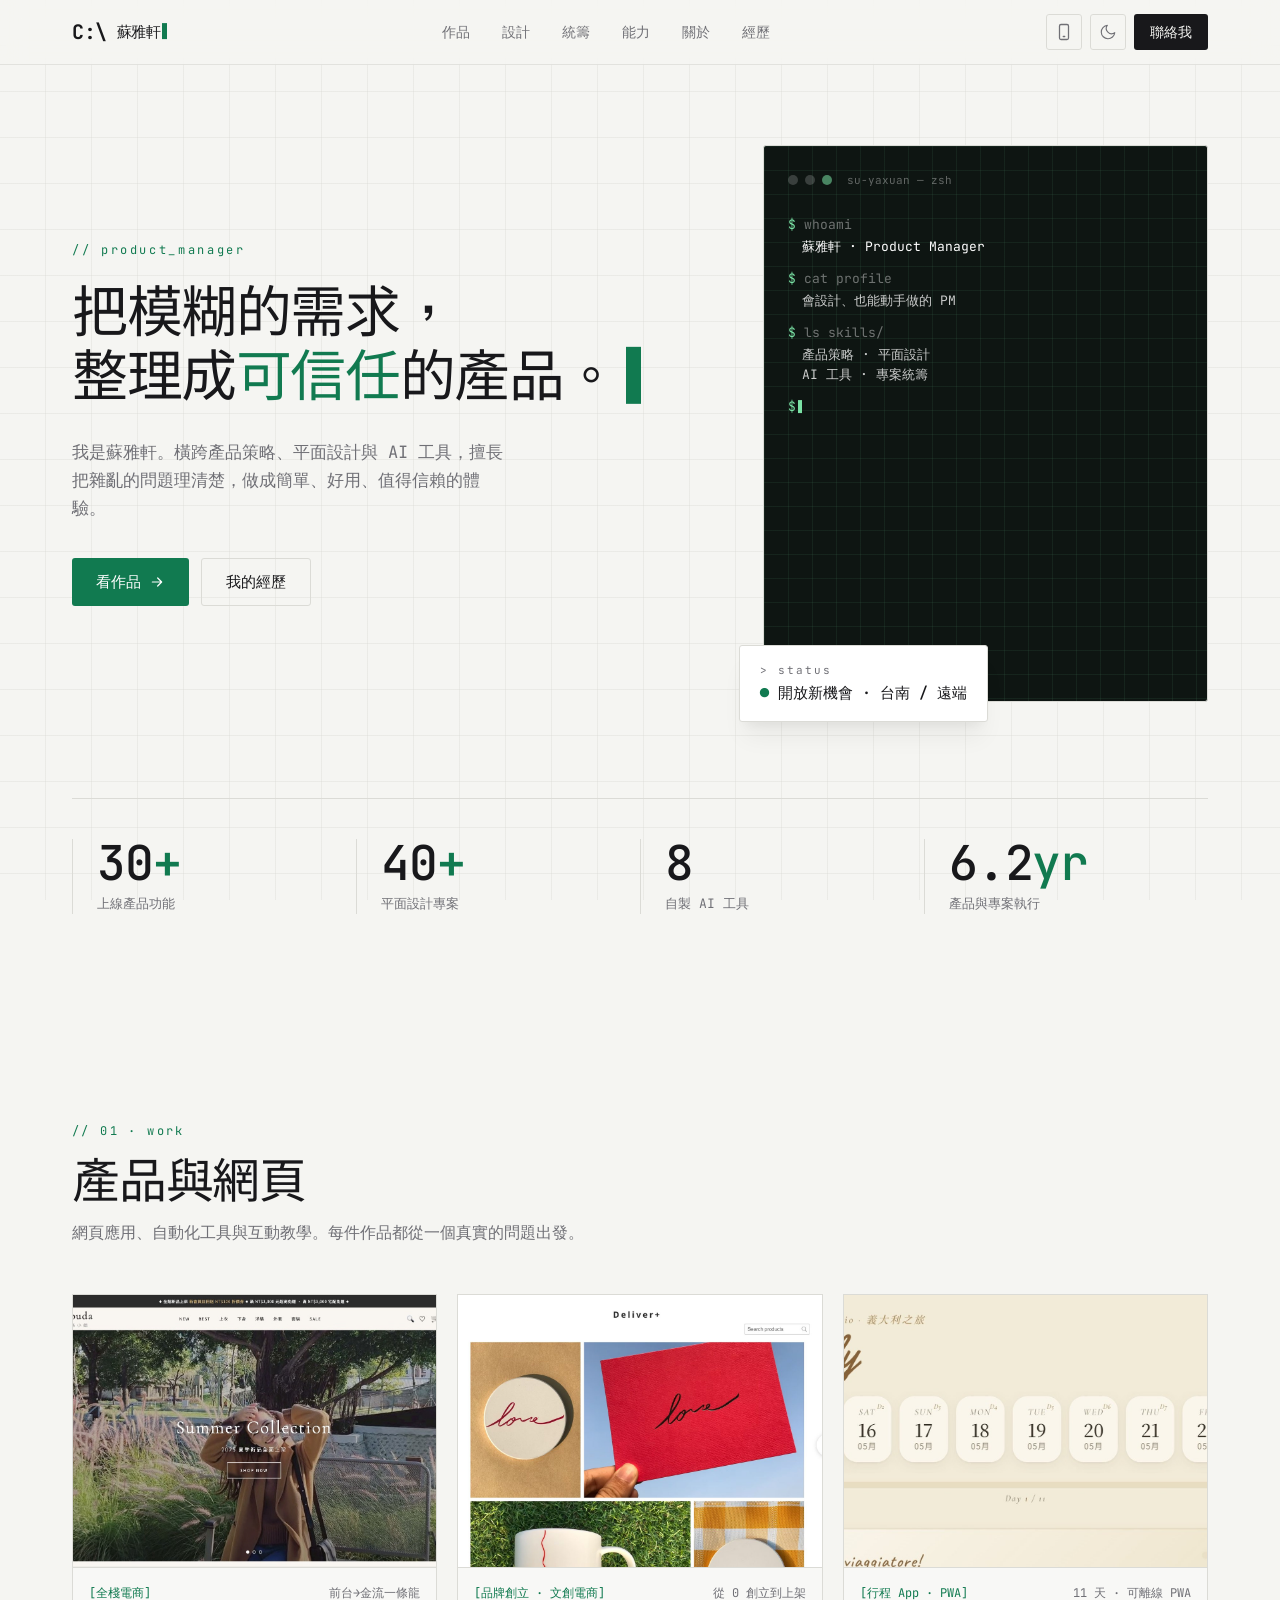
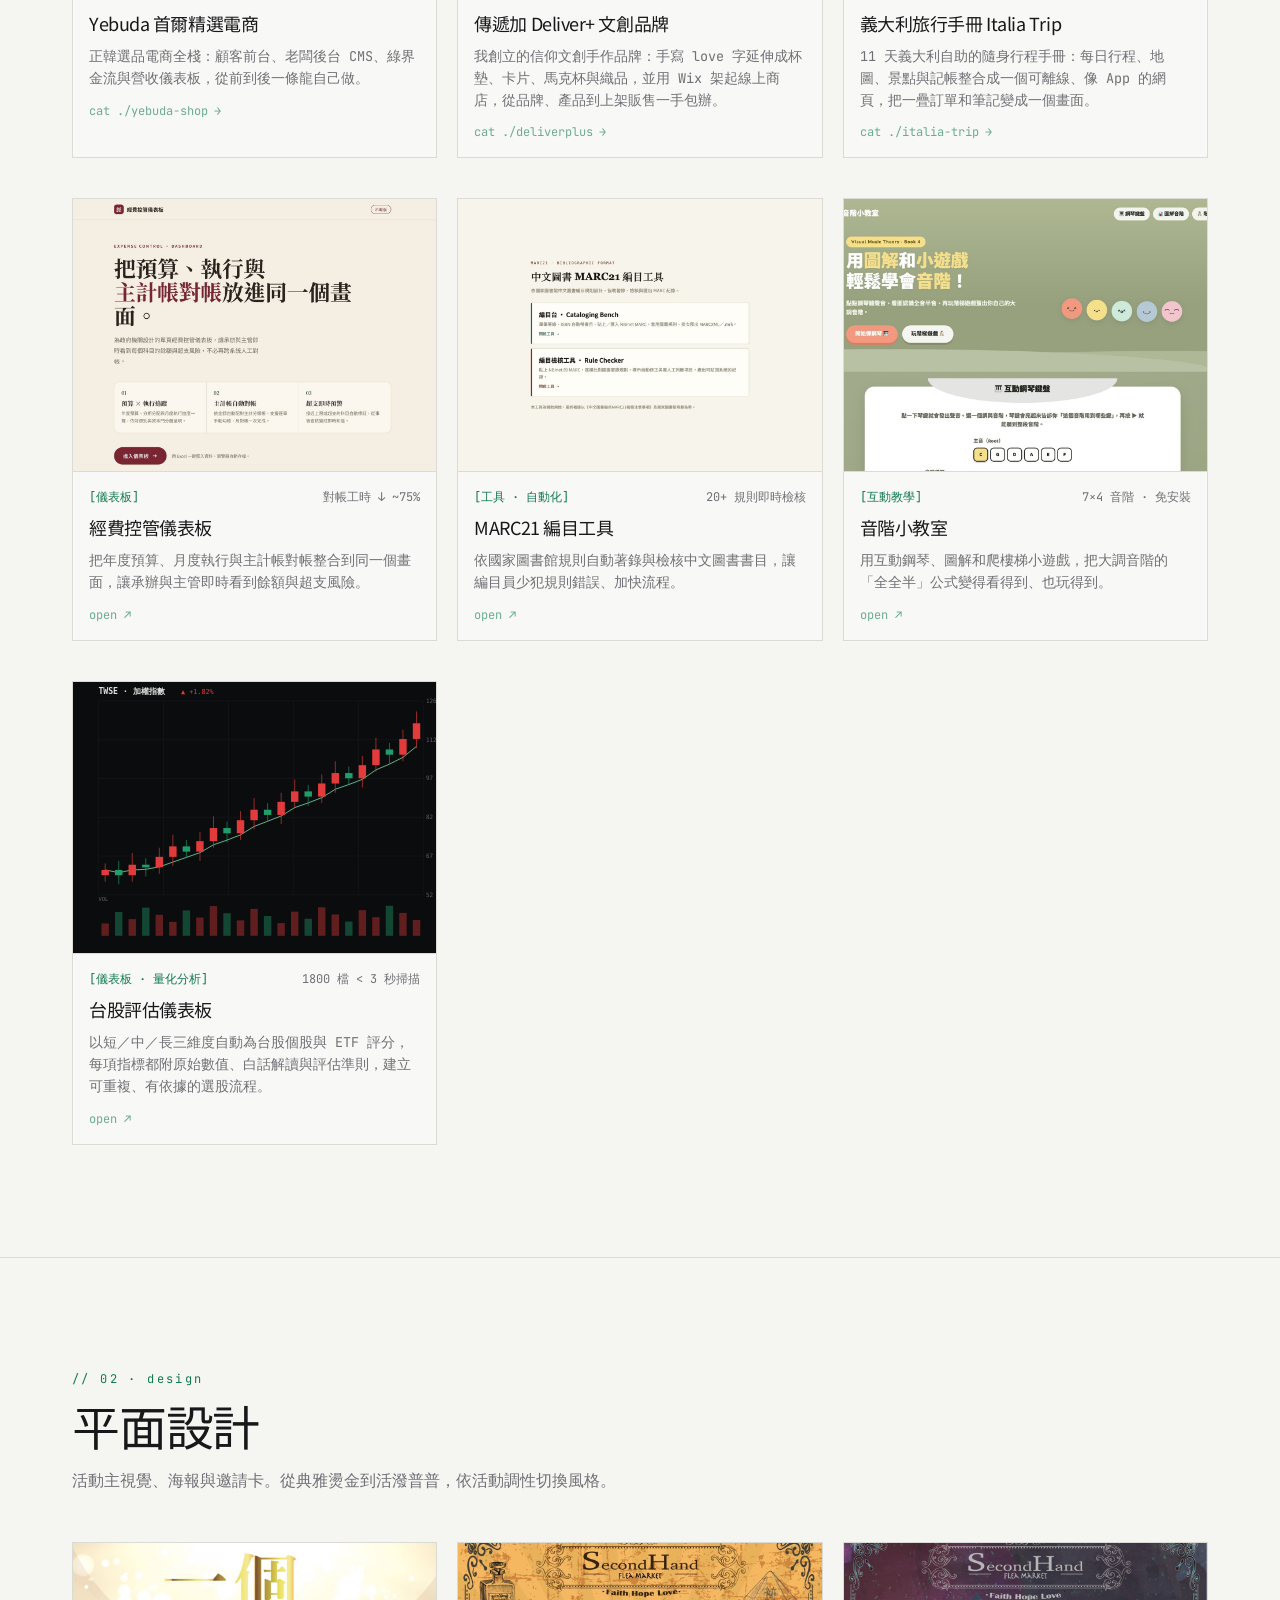
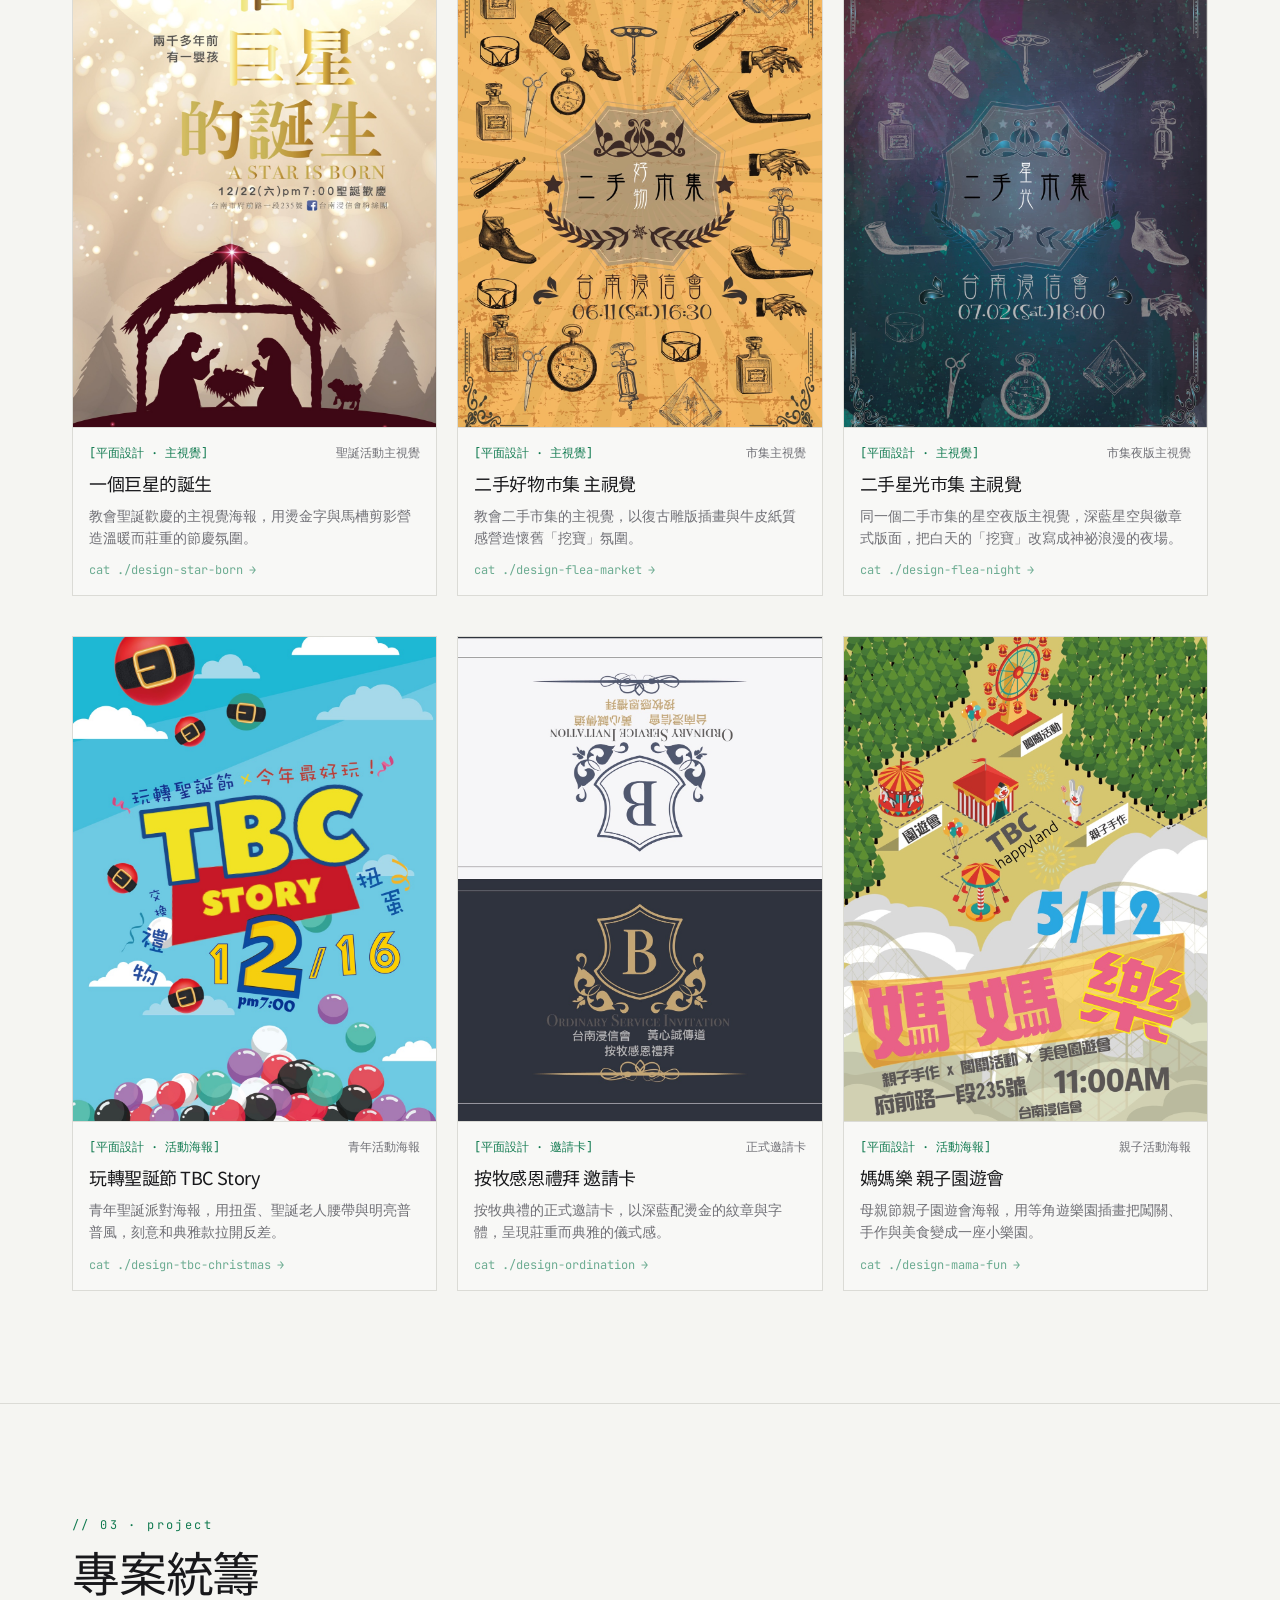
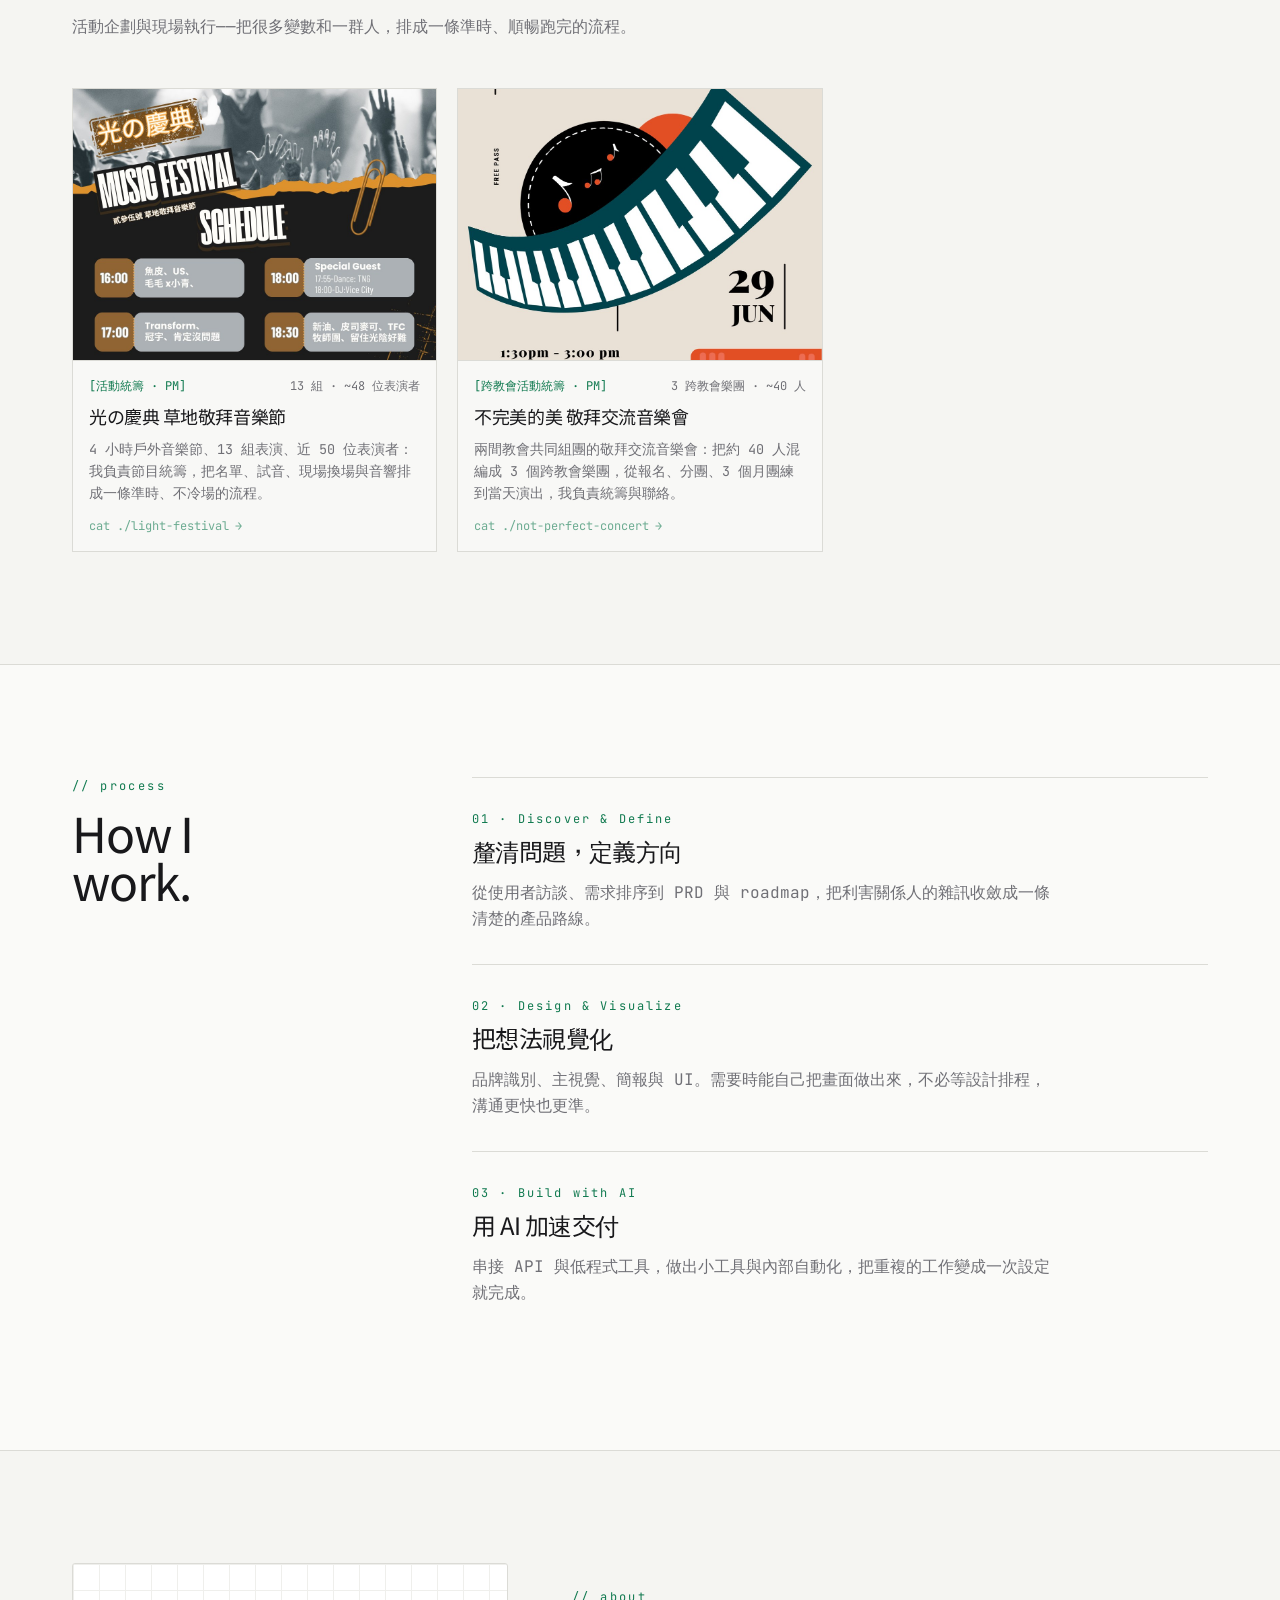
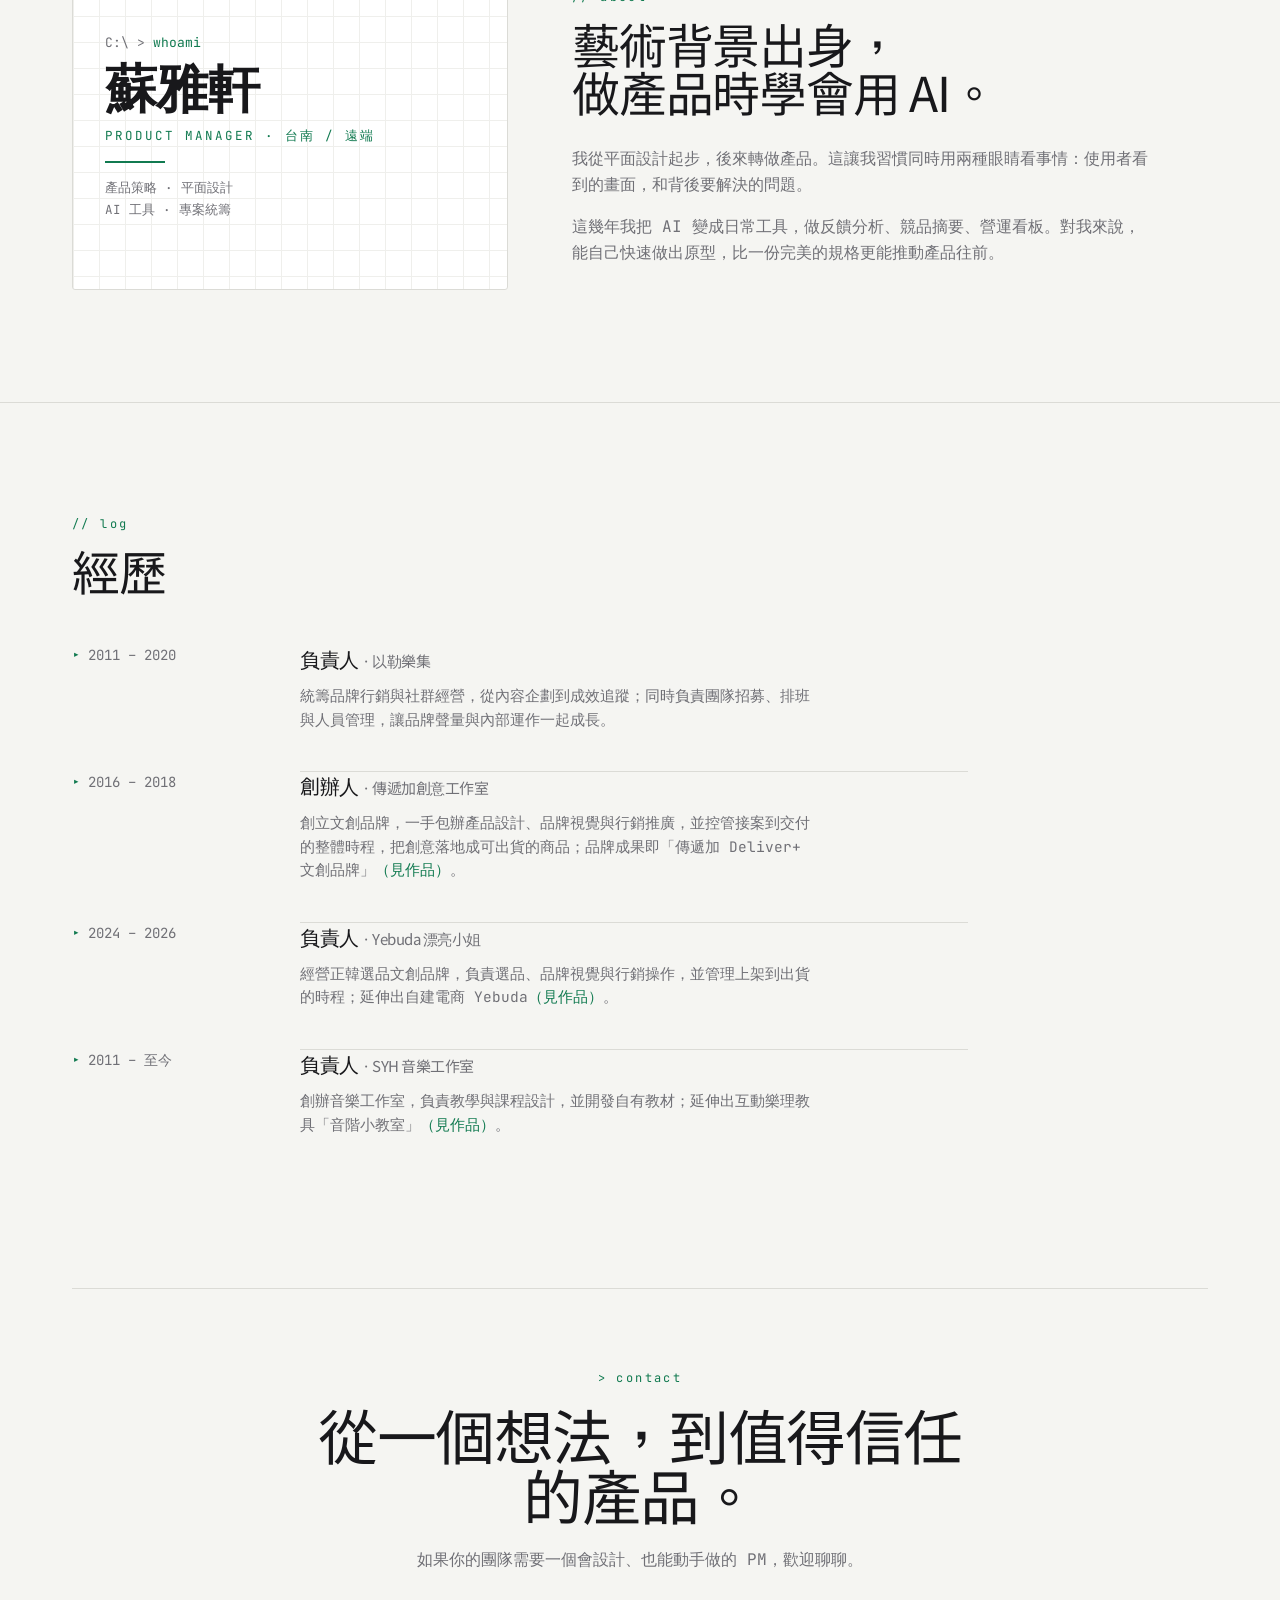
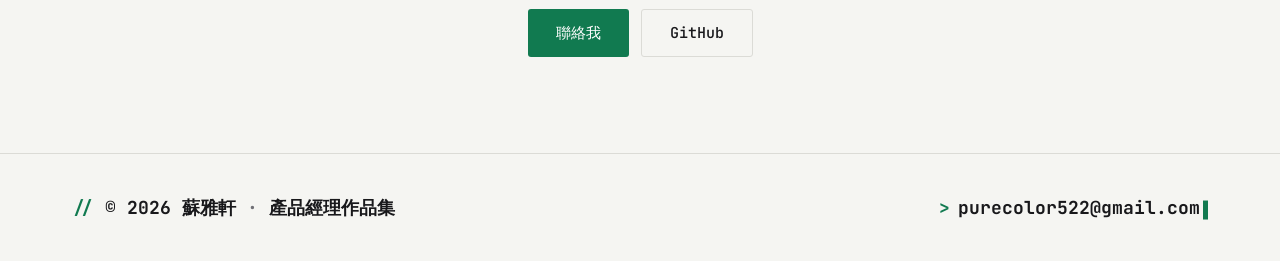
==== commit bd39a7d0: "polish: 移除佔位內容，達可給主管看狀態 - Hero 大頭照（picsum 隨機人像）→ 終端機 profile 卡（無偽臉） - 關於區照片（picsum）→ 淺色品牌名片卡 - Linke" ====
--- a/index.html
+++ b/index.html
@@ -169,8 +169,26 @@
         <!-- 右：肖像 ＋ 狀態卡 -->
         <div class="lg:col-span-5">
           <div class="relative">
-            <div class="overflow-hidden rounded-2xl border border-line aspect-[4/5]">
-              <img src="https://picsum.photos/seed/yian-pm-portrait-studio/900/1125" alt="蘇雅軒 工作肖像" class="w-full h-full object-cover" loading="eager" />
+            <div class="overflow-hidden rounded-2xl border border-line aspect-[4/5] relative" style="background:#0e1512;">
+              <div class="absolute inset-0" style="background-image:linear-gradient(rgba(122,226,165,.07) 1px,transparent 1px),linear-gradient(90deg,rgba(122,226,165,.07) 1px,transparent 1px);background-size:24px 24px;"></div>
+              <div class="font-mono" style="position:relative;height:100%;display:flex;flex-direction:column;padding:26px 24px;">
+                <div style="display:flex;align-items:center;gap:7px;margin-bottom:26px;">
+                  <span style="width:10px;height:10px;border-radius:50%;background:rgba(255,255,255,.18);"></span>
+                  <span style="width:10px;height:10px;border-radius:50%;background:rgba(255,255,255,.18);"></span>
+                  <span style="width:10px;height:10px;border-radius:50%;background:rgba(122,226,165,.55);"></span>
+                  <span style="margin-left:8px;color:rgba(255,255,255,.35);font-size:11px;">su-yaxuan — zsh</span>
+                </div>
+                <div style="font-size:13px;line-height:1.55;">
+                  <p style="color:rgba(255,255,255,.4);"><span style="color:#7ae2a5;">$</span> whoami</p>
+                  <p style="color:#fff;padding-left:14px;margin:2px 0 12px;">蘇雅軒 · Product Manager</p>
+                  <p style="color:rgba(255,255,255,.4);"><span style="color:#7ae2a5;">$</span> cat profile</p>
+                  <p style="color:rgba(255,255,255,.78);padding-left:14px;margin:2px 0 12px;">會設計、也能動手做的 PM</p>
+                  <p style="color:rgba(255,255,255,.4);"><span style="color:#7ae2a5;">$</span> ls skills/</p>
+                  <p style="color:rgba(255,255,255,.78);padding-left:14px;margin:2px 0 0;">產品策略 · 平面設計</p>
+                  <p style="color:rgba(255,255,255,.78);padding-left:14px;margin:0 0 12px;">AI 工具 · 專案統籌</p>
+                  <p style="color:rgba(255,255,255,.4);"><span style="color:#7ae2a5;">$</span><span style="display:inline-block;width:.5ch;height:1em;margin-left:.16em;transform:translateY(.16em);background:#7ae2a5;animation:blink 1.15s steps(1) infinite;"></span></p>
+                </div>
+              </div>
             </div>
             <div class="absolute -bottom-5 -left-3 sm:-left-6 rounded-xl bg-surface border border-line shadow-xl shadow-black/5 px-5 py-4">
               <p class="text-[11px] tracking-[0.18em] text-muted">&gt; status</p>
@@ -272,8 +290,15 @@
     <section id="about" class="max-w-content mx-auto px-5 sm:px-8 py-20 sm:py-28">
       <div class="grid lg:grid-cols-12 gap-10 lg:gap-16 items-center">
         <div class="lg:col-span-5 order-2 lg:order-1">
-          <div class="overflow-hidden rounded-2xl border border-line aspect-[4/3]">
-            <img src="https://picsum.photos/seed/yian-desk-detail-calm/900/700" alt="工作環境" class="w-full h-full object-cover" loading="lazy" />
+          <div class="overflow-hidden rounded-2xl border border-line aspect-[4/3] relative" style="background:rgb(var(--surface));">
+            <div class="absolute inset-0" style="background-image:linear-gradient(rgb(var(--line)) 1px,transparent 1px),linear-gradient(90deg,rgb(var(--line)) 1px,transparent 1px);background-size:26px 26px;opacity:.45;"></div>
+            <div class="font-mono" style="position:relative;height:100%;display:flex;flex-direction:column;justify-content:center;padding:30px 32px;">
+              <p class="text-muted" style="font-size:13px;">C:\ &gt; <span class="text-accent">whoami</span></p>
+              <p style="font-size:clamp(34px,5vw,52px);font-weight:700;letter-spacing:-.01em;margin-top:10px;line-height:1;">蘇雅軒</p>
+              <p class="text-accent" style="font-size:12.5px;letter-spacing:.16em;margin-top:12px;">PRODUCT MANAGER · 台南 / 遠端</p>
+              <div style="margin-top:16px;height:2px;width:60px;background:rgb(var(--accent));"></div>
+              <p class="text-muted" style="font-size:12.5px;margin-top:14px;line-height:1.7;">產品策略 · 平面設計<br>AI 工具 · 專案統籌</p>
+            </div>
           </div>
         </div>
         <div class="lg:col-span-7 order-1 lg:order-2 reveal">
@@ -310,8 +335,8 @@
           <a href="mailto:purecolor522@gmail.com" class="inline-flex items-center gap-2 rounded-full bg-accent hover:bg-accent-hover text-white text-[15px] font-medium px-7 h-12 hover:-translate-y-px transition-all">
             聯絡我
           </a>
-          <a href="https://linkedin.com" target="_blank" rel="noopener" class="inline-flex items-center gap-2 rounded-full border border-line hover:border-accent text-[15px] font-medium px-7 h-12 transition-colors">
-            LinkedIn
+          <a href="https://github.com/purecolor522" target="_blank" rel="noopener" class="inline-flex items-center gap-2 rounded-full border border-line hover:border-accent text-[15px] font-medium px-7 h-12 transition-colors">
+            GitHub
           </a>
         </div>
       </div>
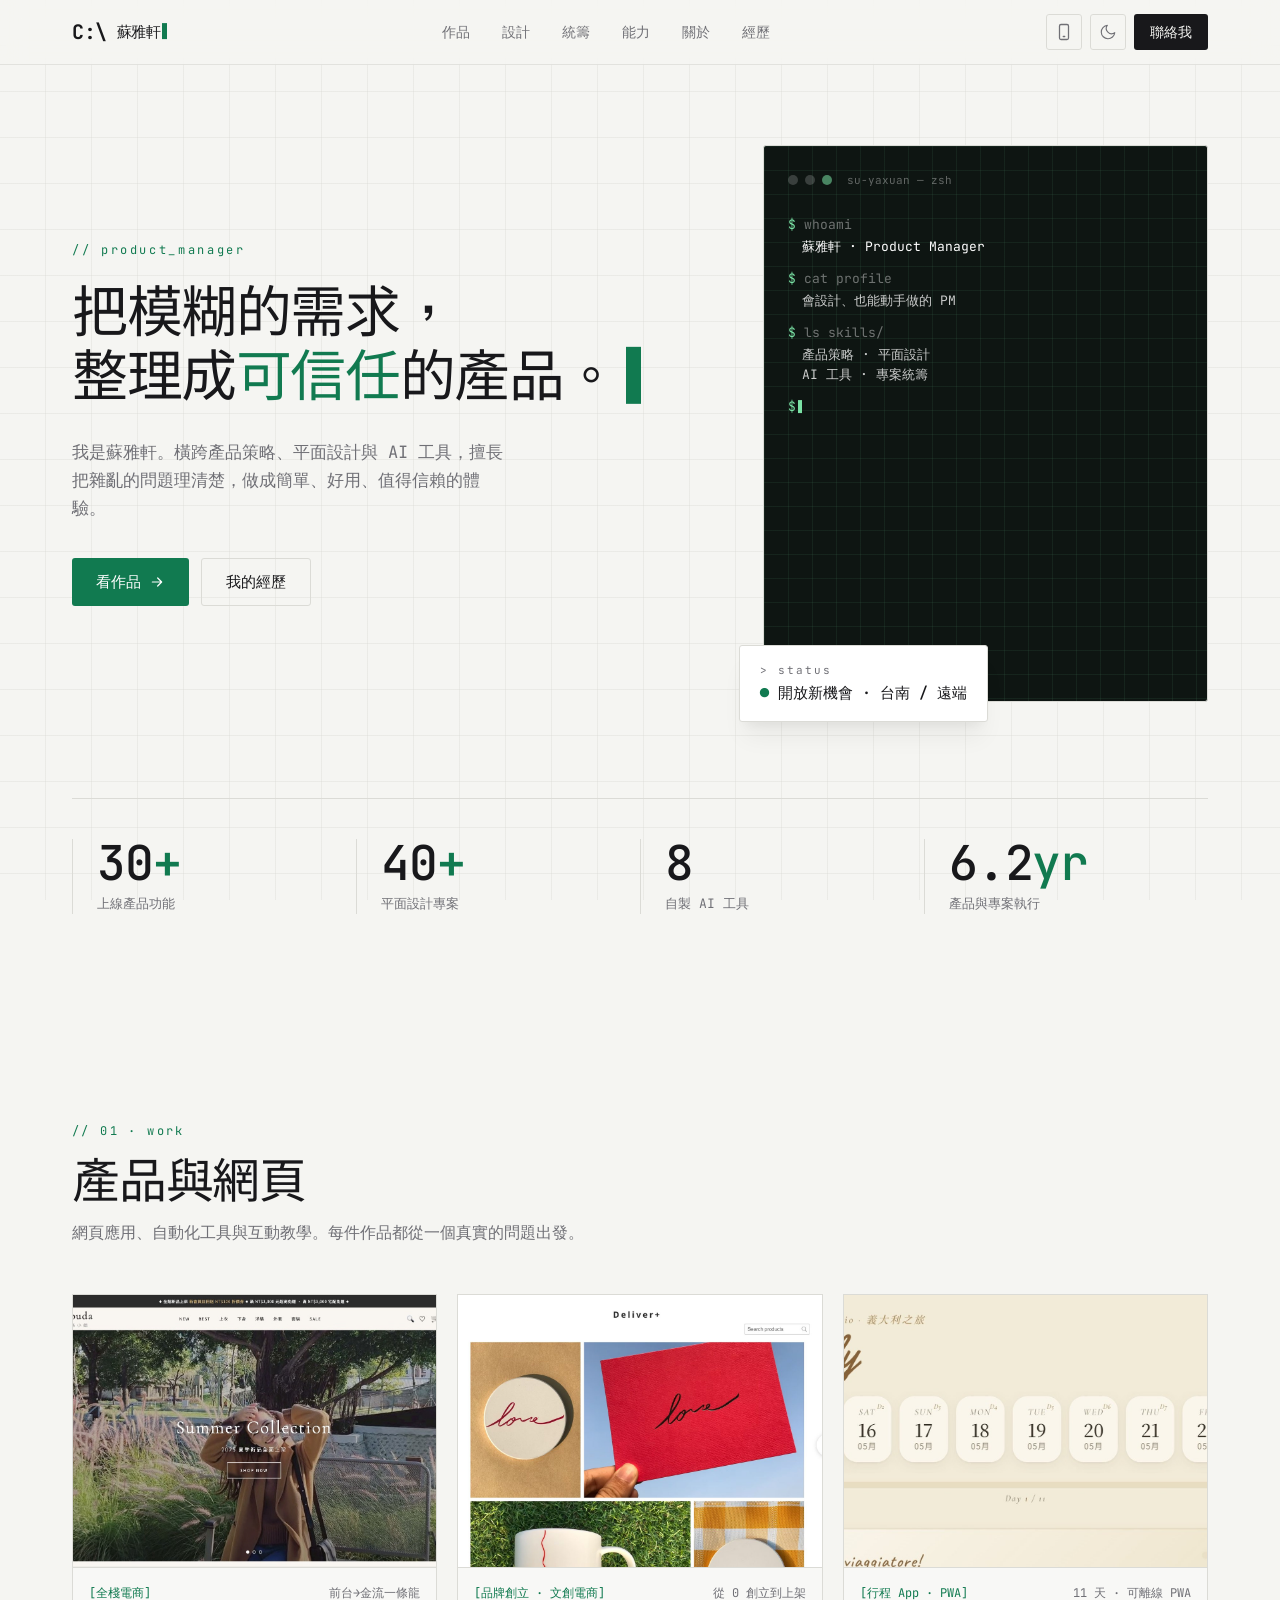
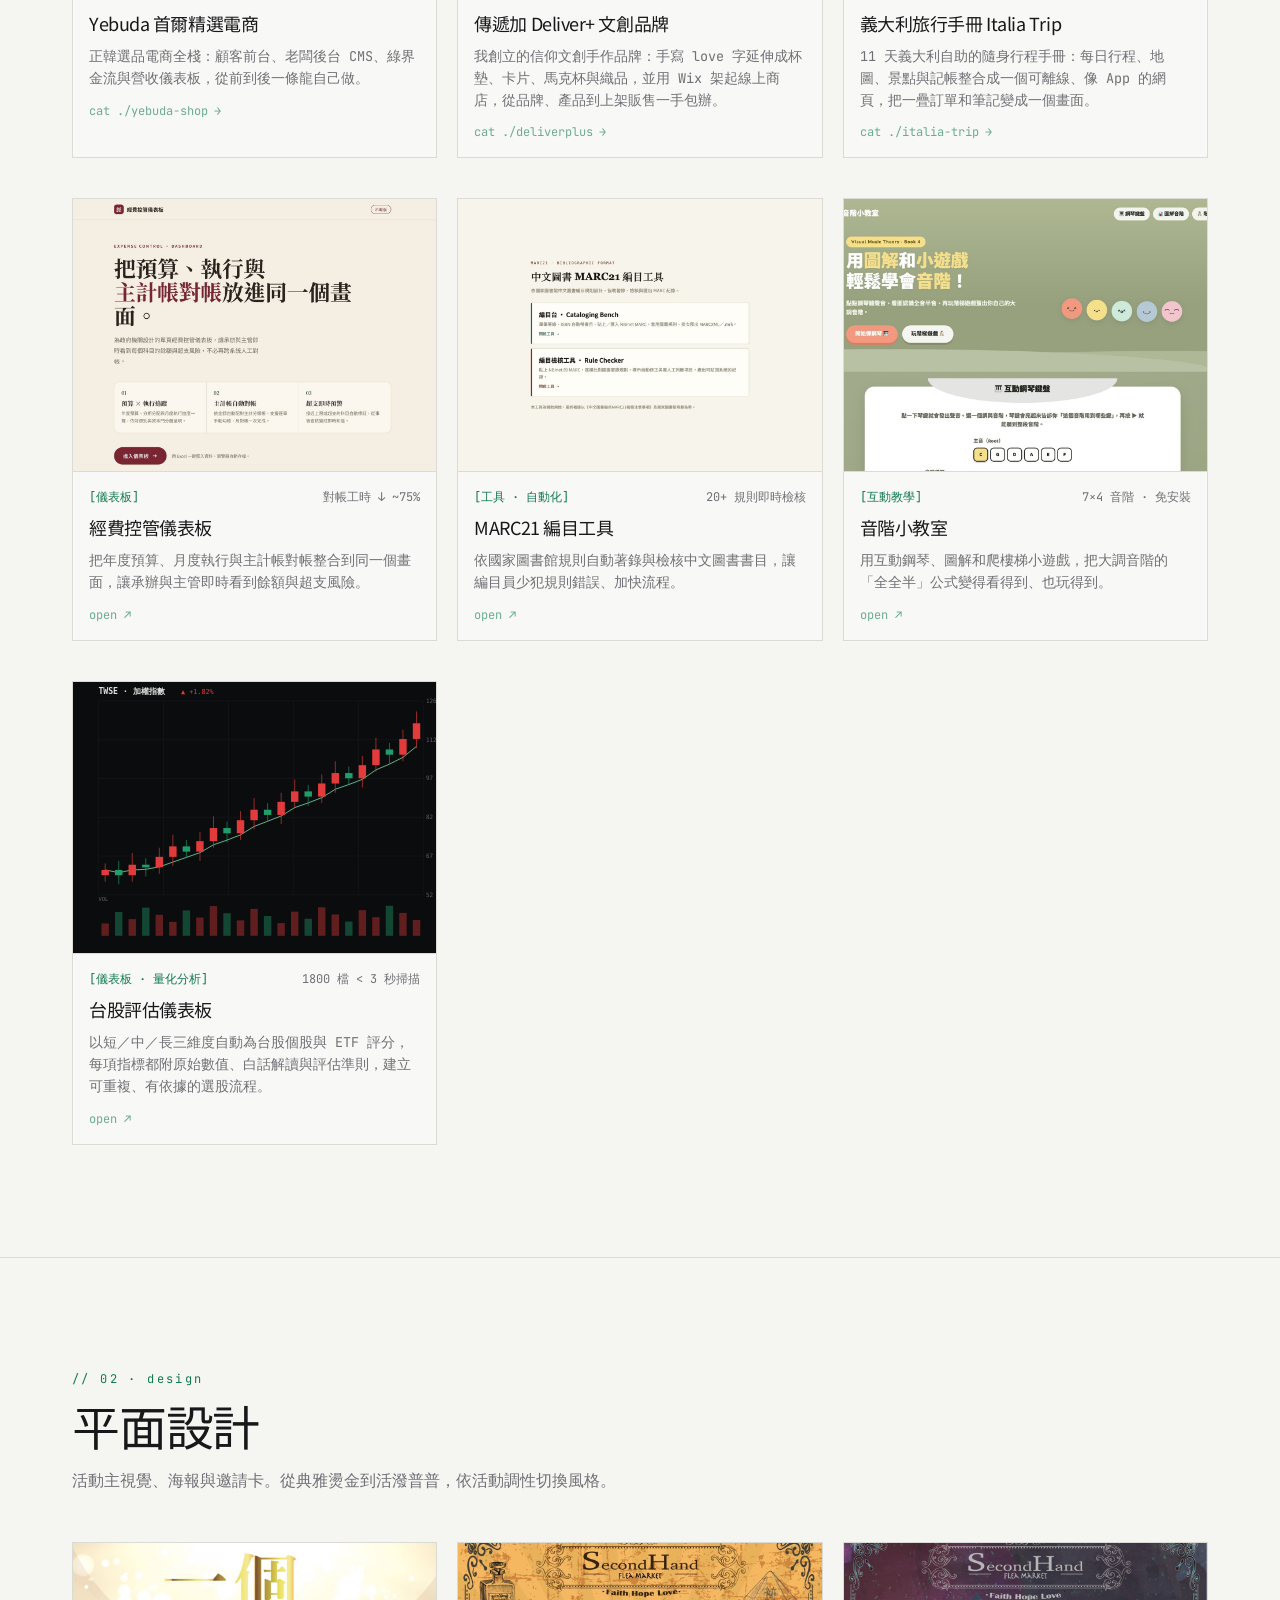
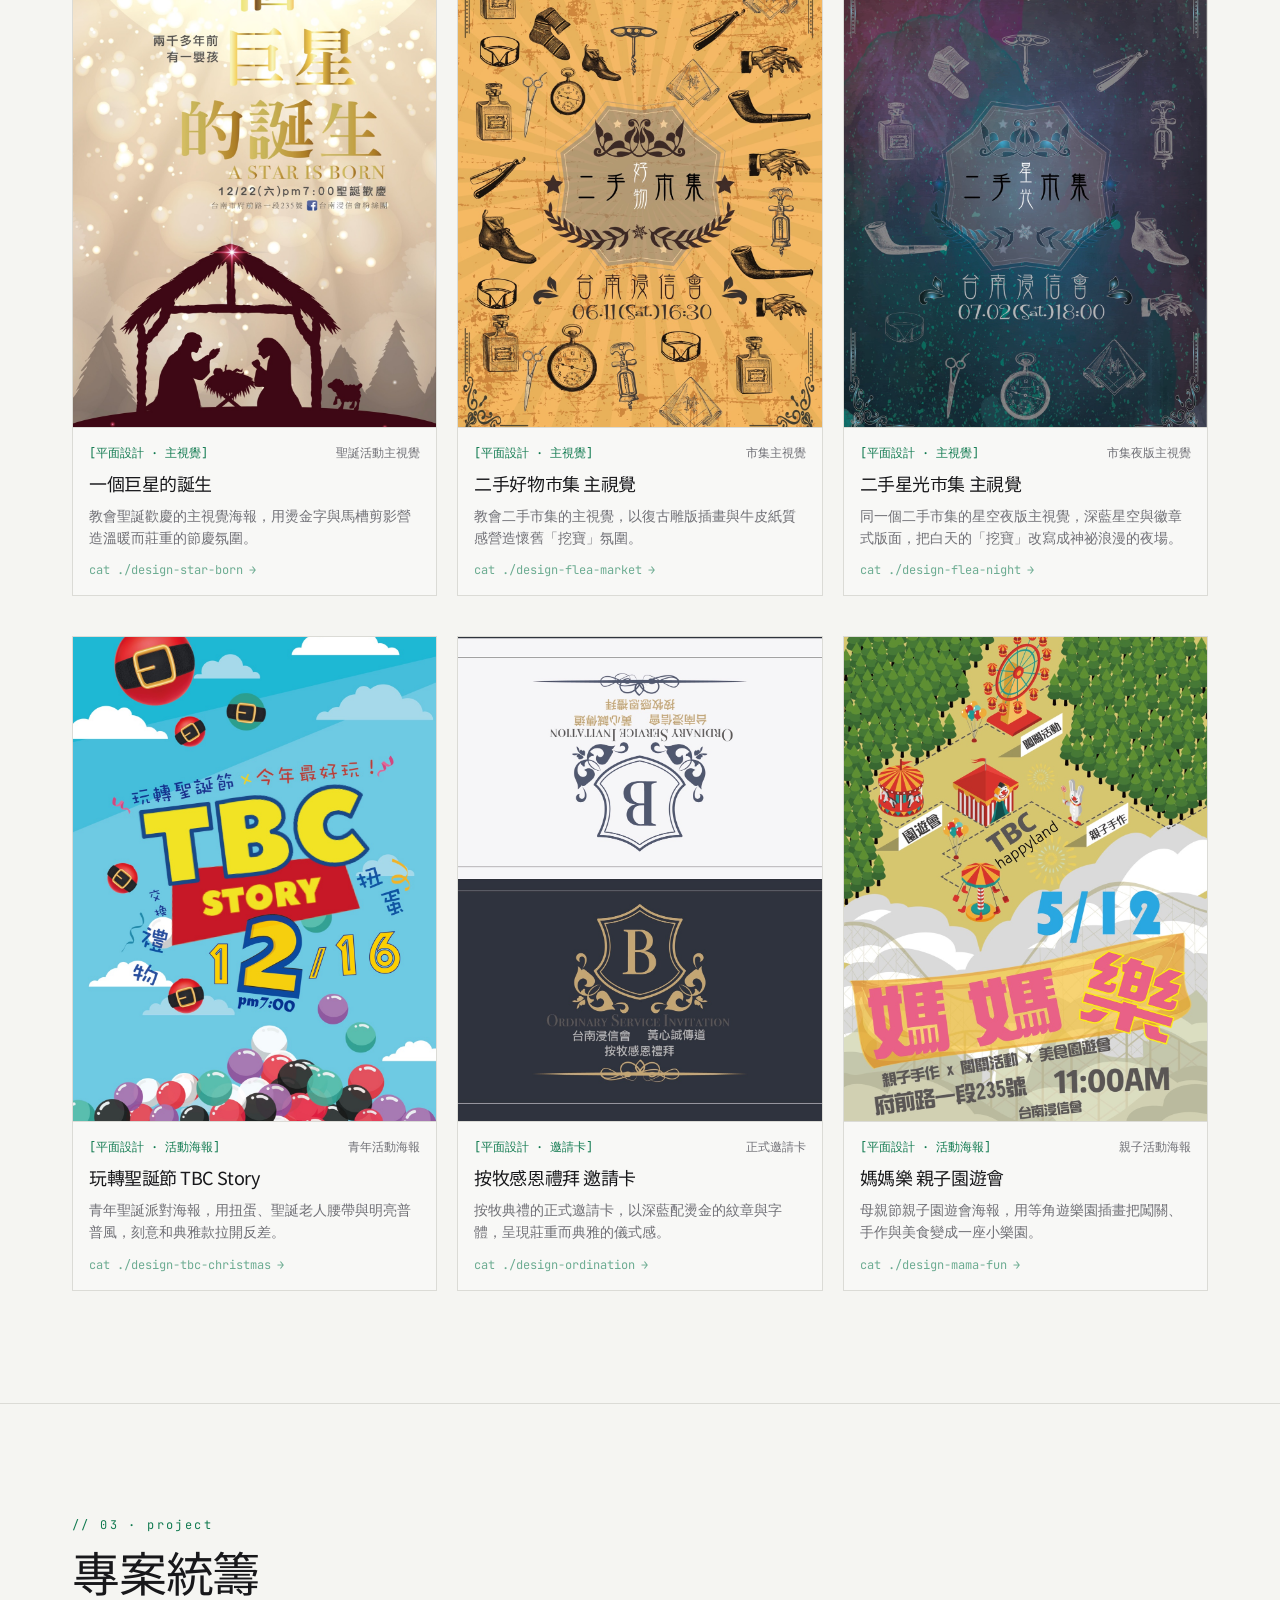
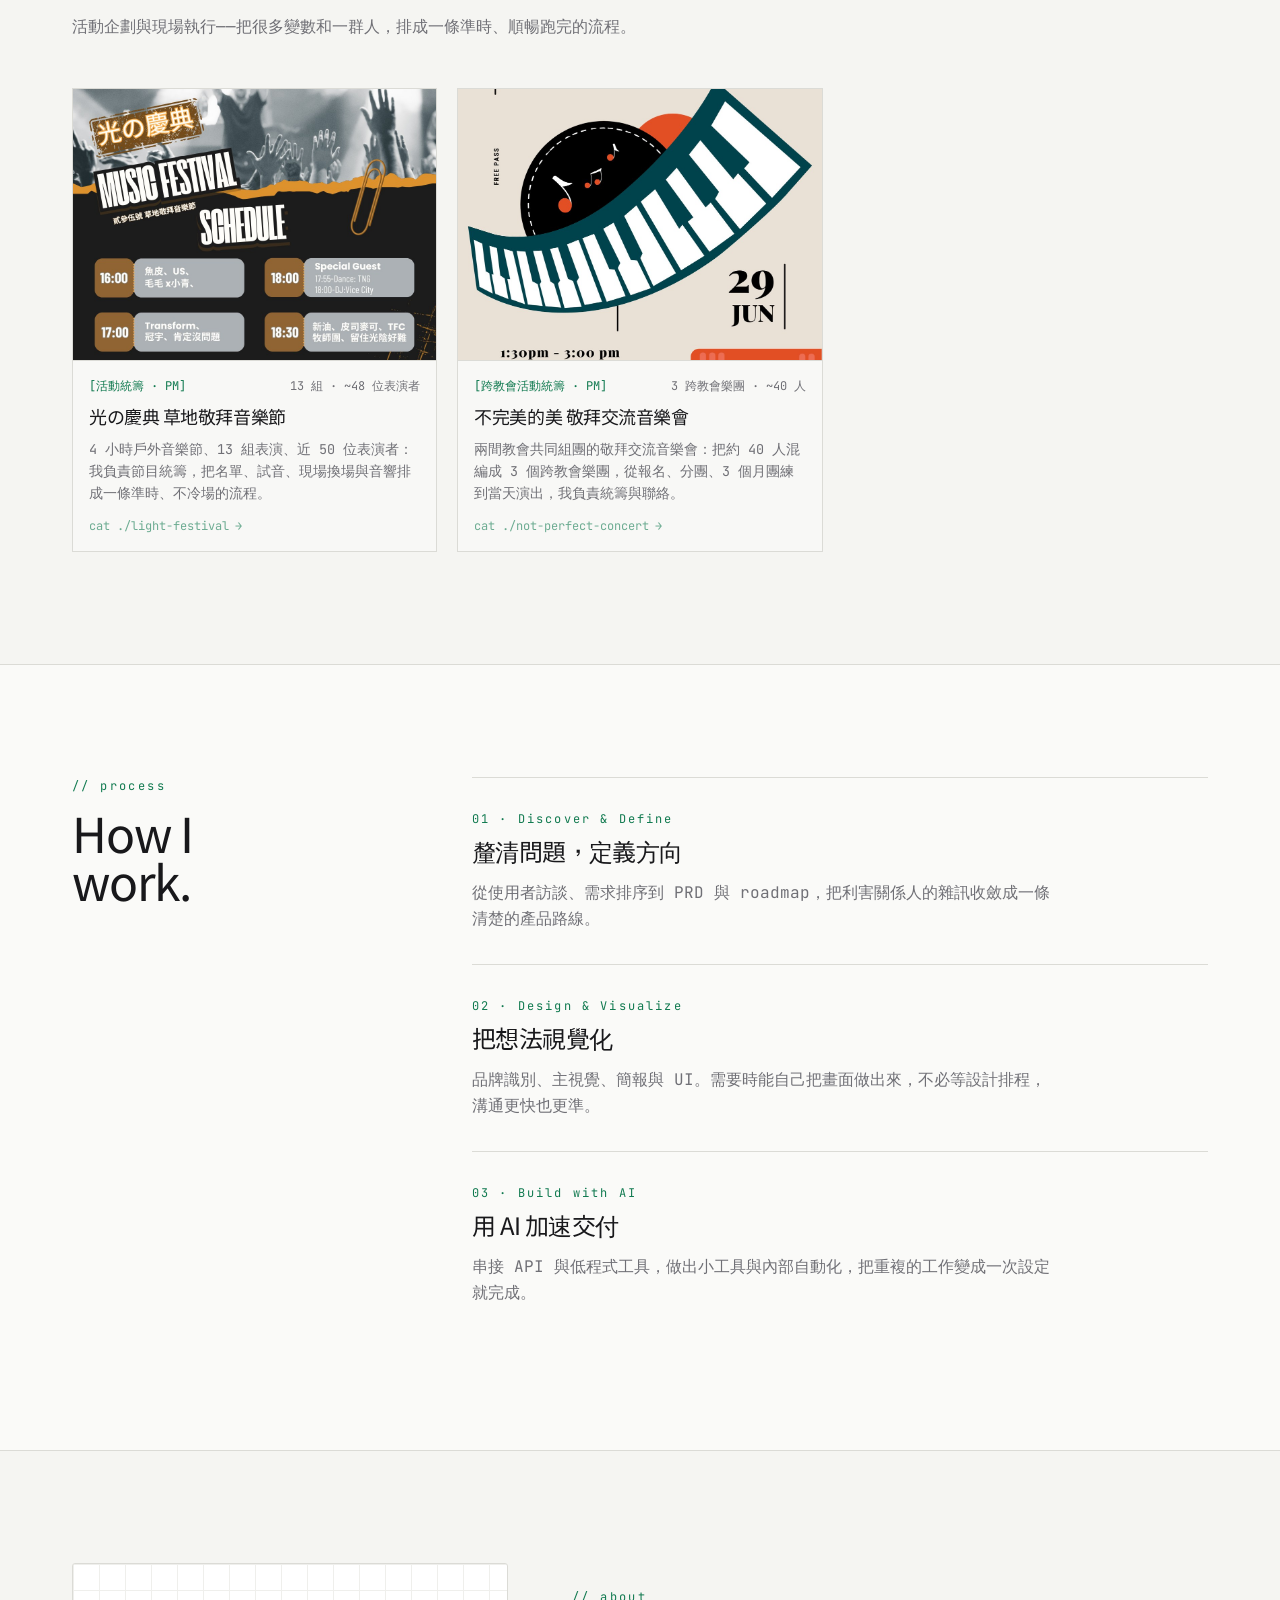
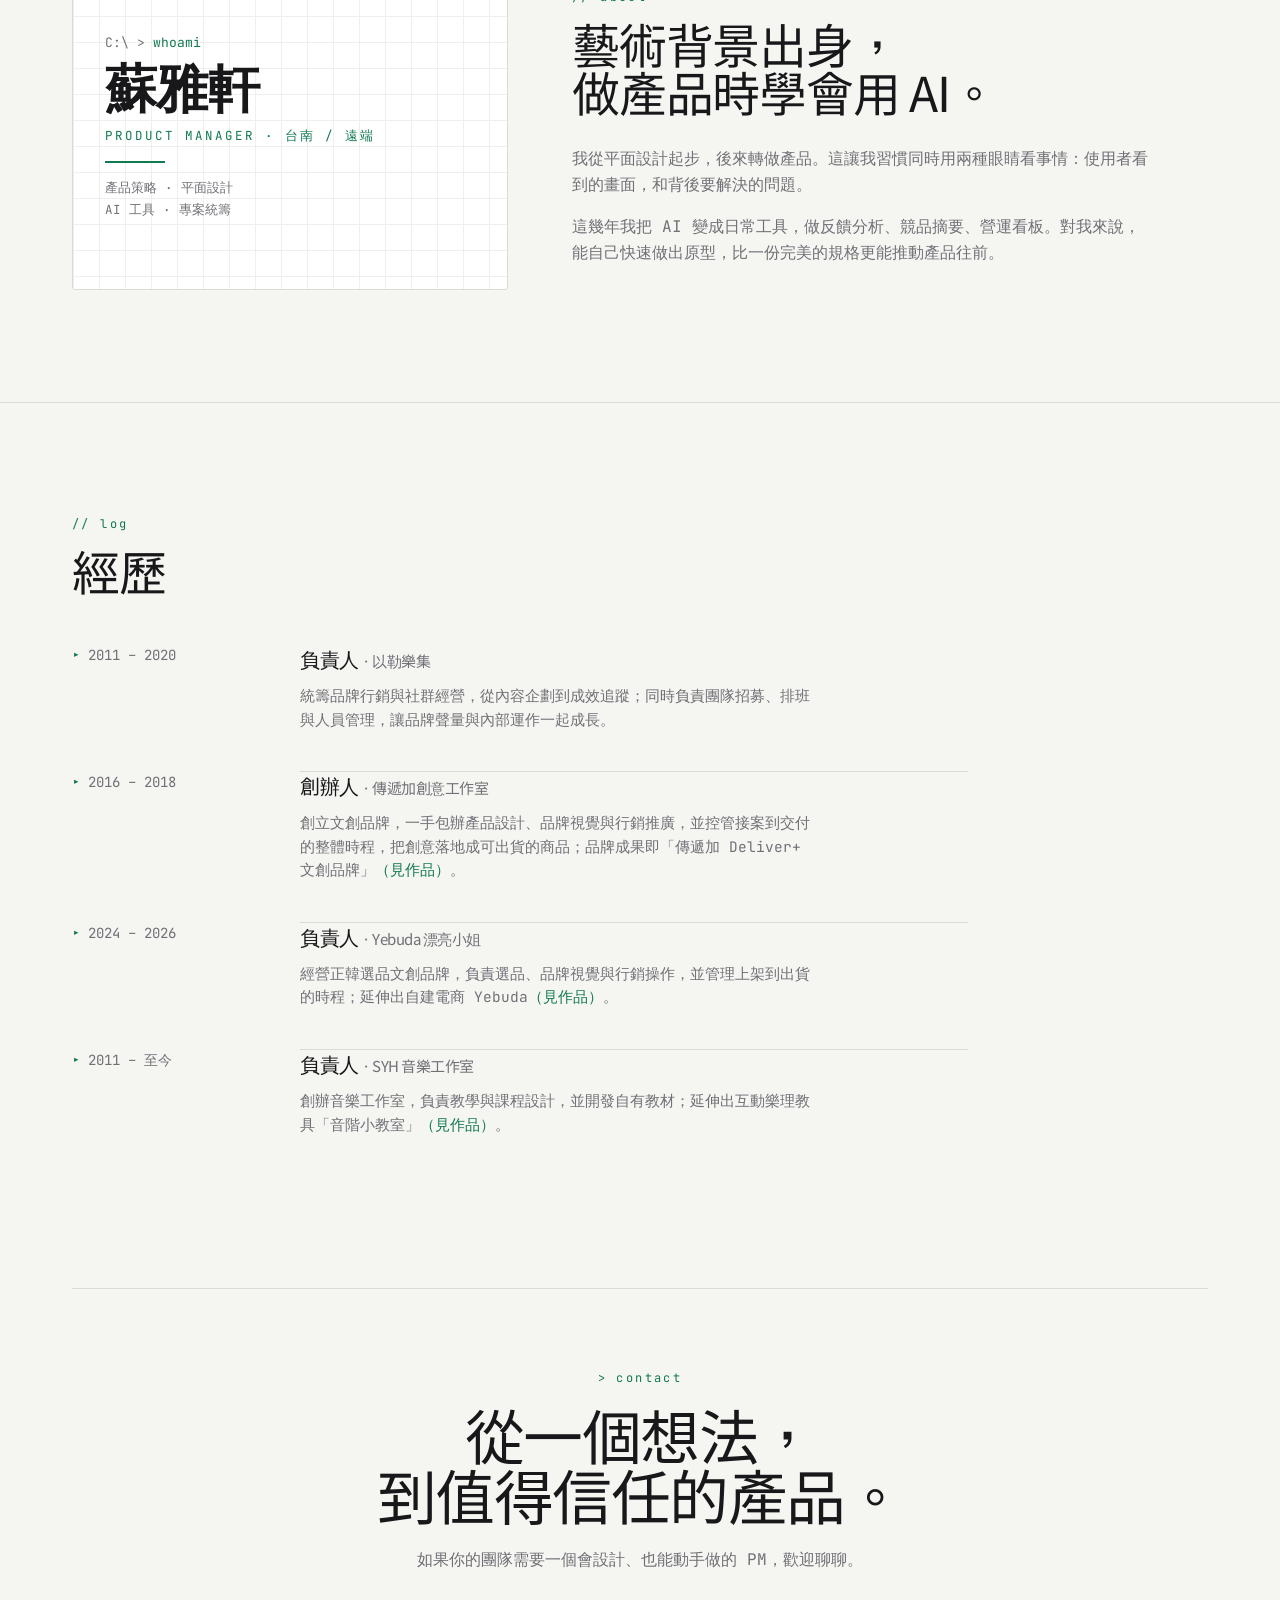
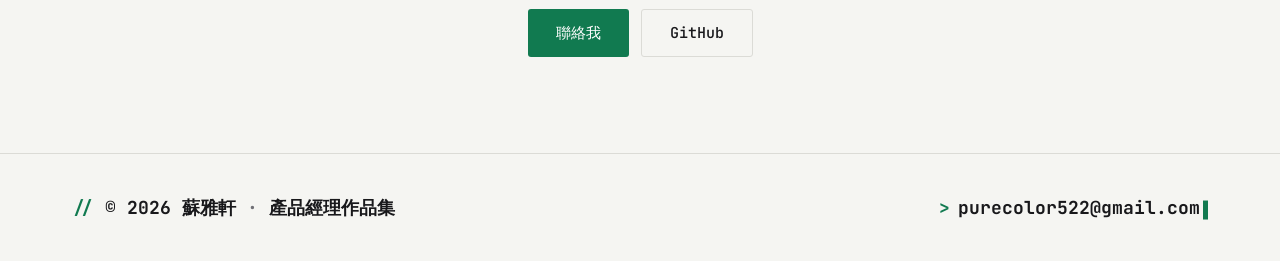
==== commit 63c6d885: "style: 聯絡標語在逗號後強制斷行（兩句各一行） Co-Authored-By: Claude Opus 4.8 (1M context) <noreply@anthropic.com>" ====
--- a/index.html
+++ b/index.html
@@ -328,7 +328,7 @@
       <div class="border-t border-line pt-20 text-center reveal">
         <p class="text-[12px] tracking-[0.2em] text-accent mb-5">&gt; contact</p>
         <h2 class="font-tp text-4xl sm:text-6xl font-medium tracking-tight max-w-[20ch] mx-auto leading-[1.1]">
-          從一個想法，到值得信任的產品。
+          從一個想法，<br />到值得信任的產品。
         </h2>
         <p class="mt-5 text-muted mx-auto leading-relaxed sm:whitespace-nowrap">如果你的團隊需要一個會設計、也能動手做的 PM，歡迎聊聊。</p>
         <div class="mt-9 flex flex-wrap items-center justify-center gap-3">
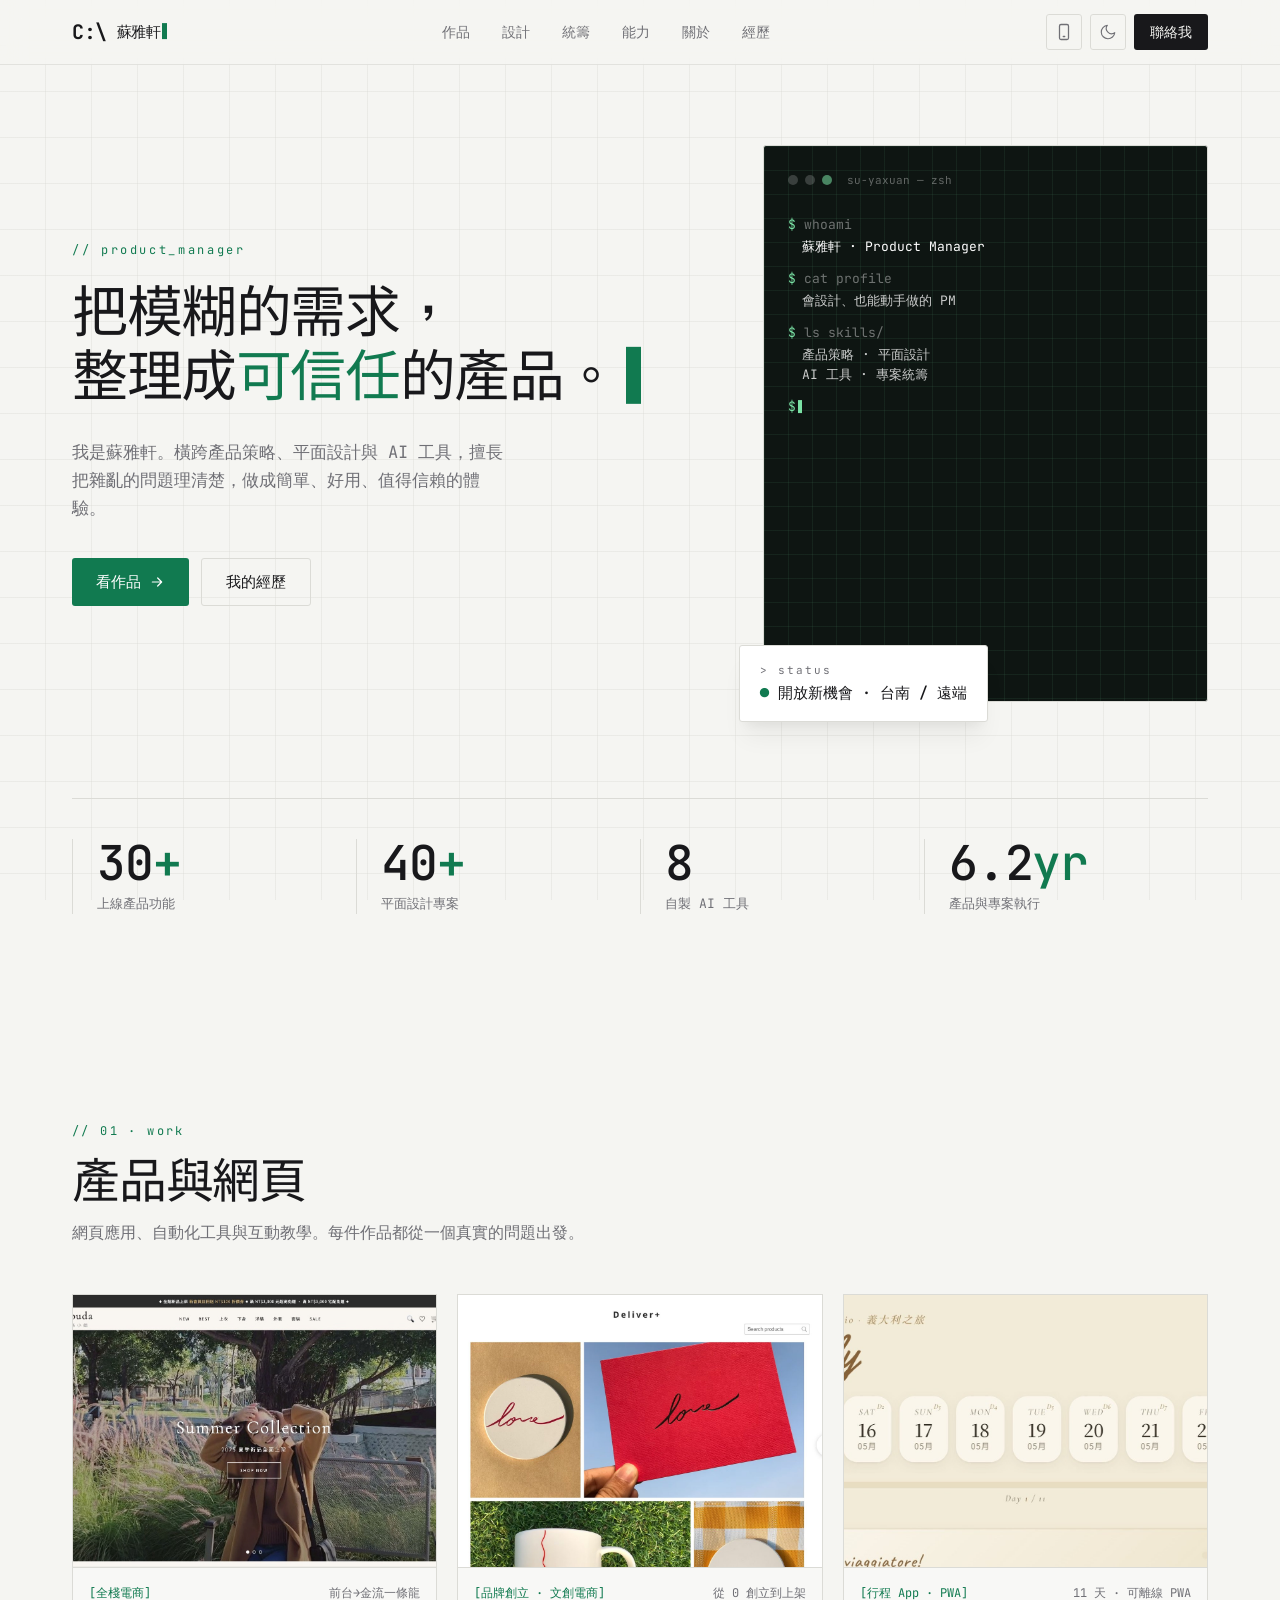
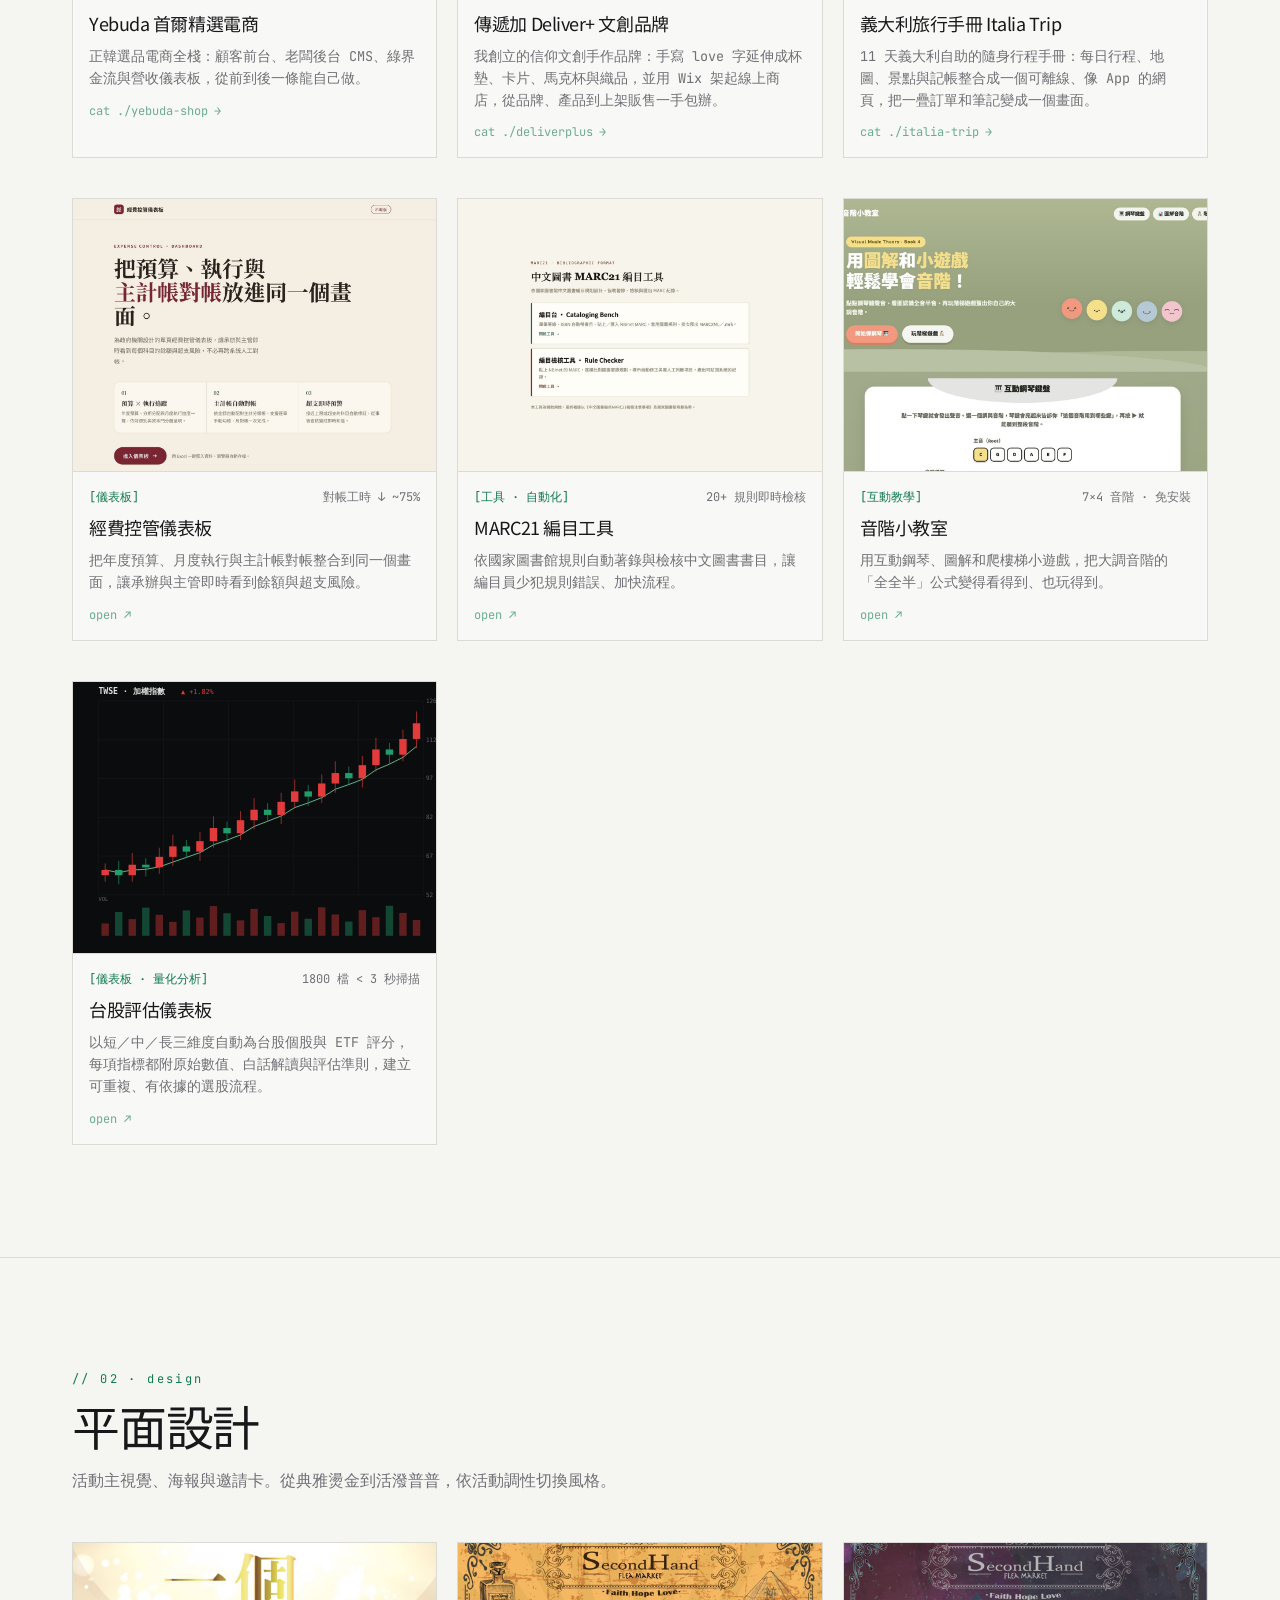
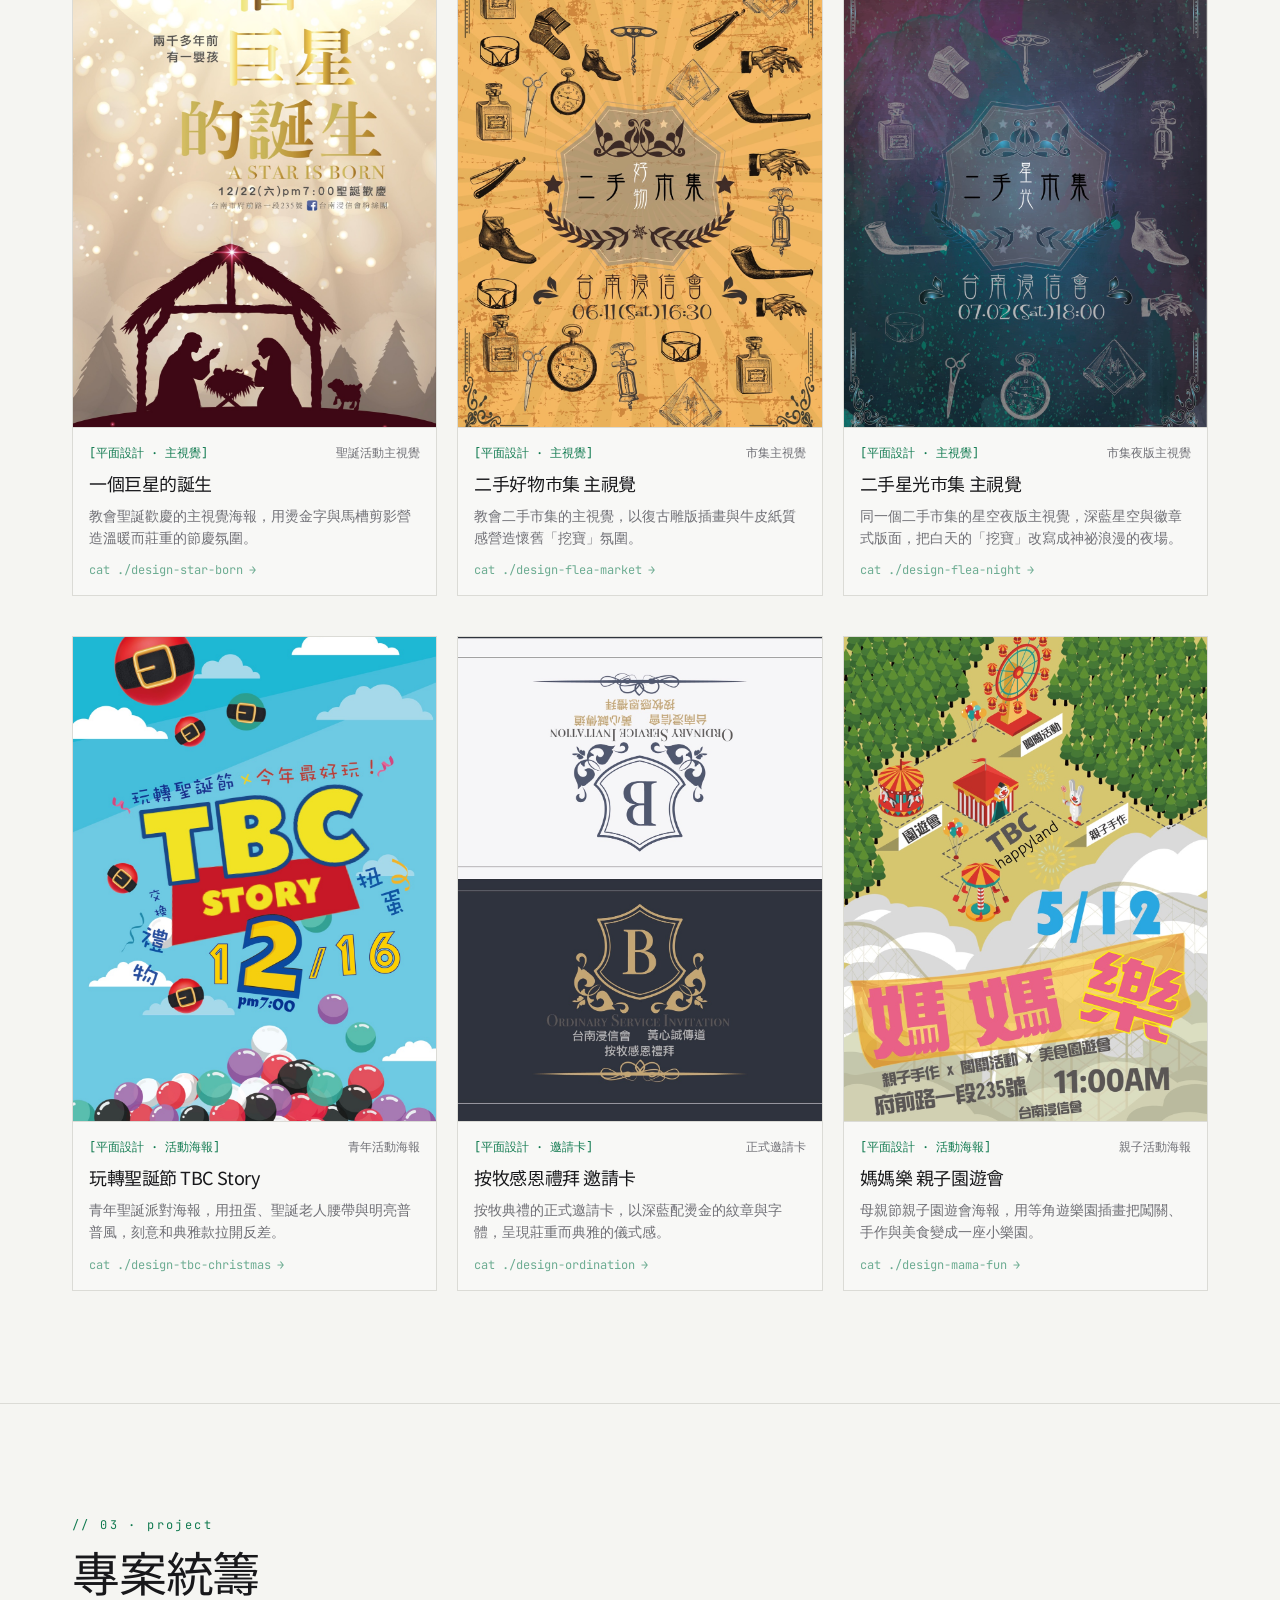
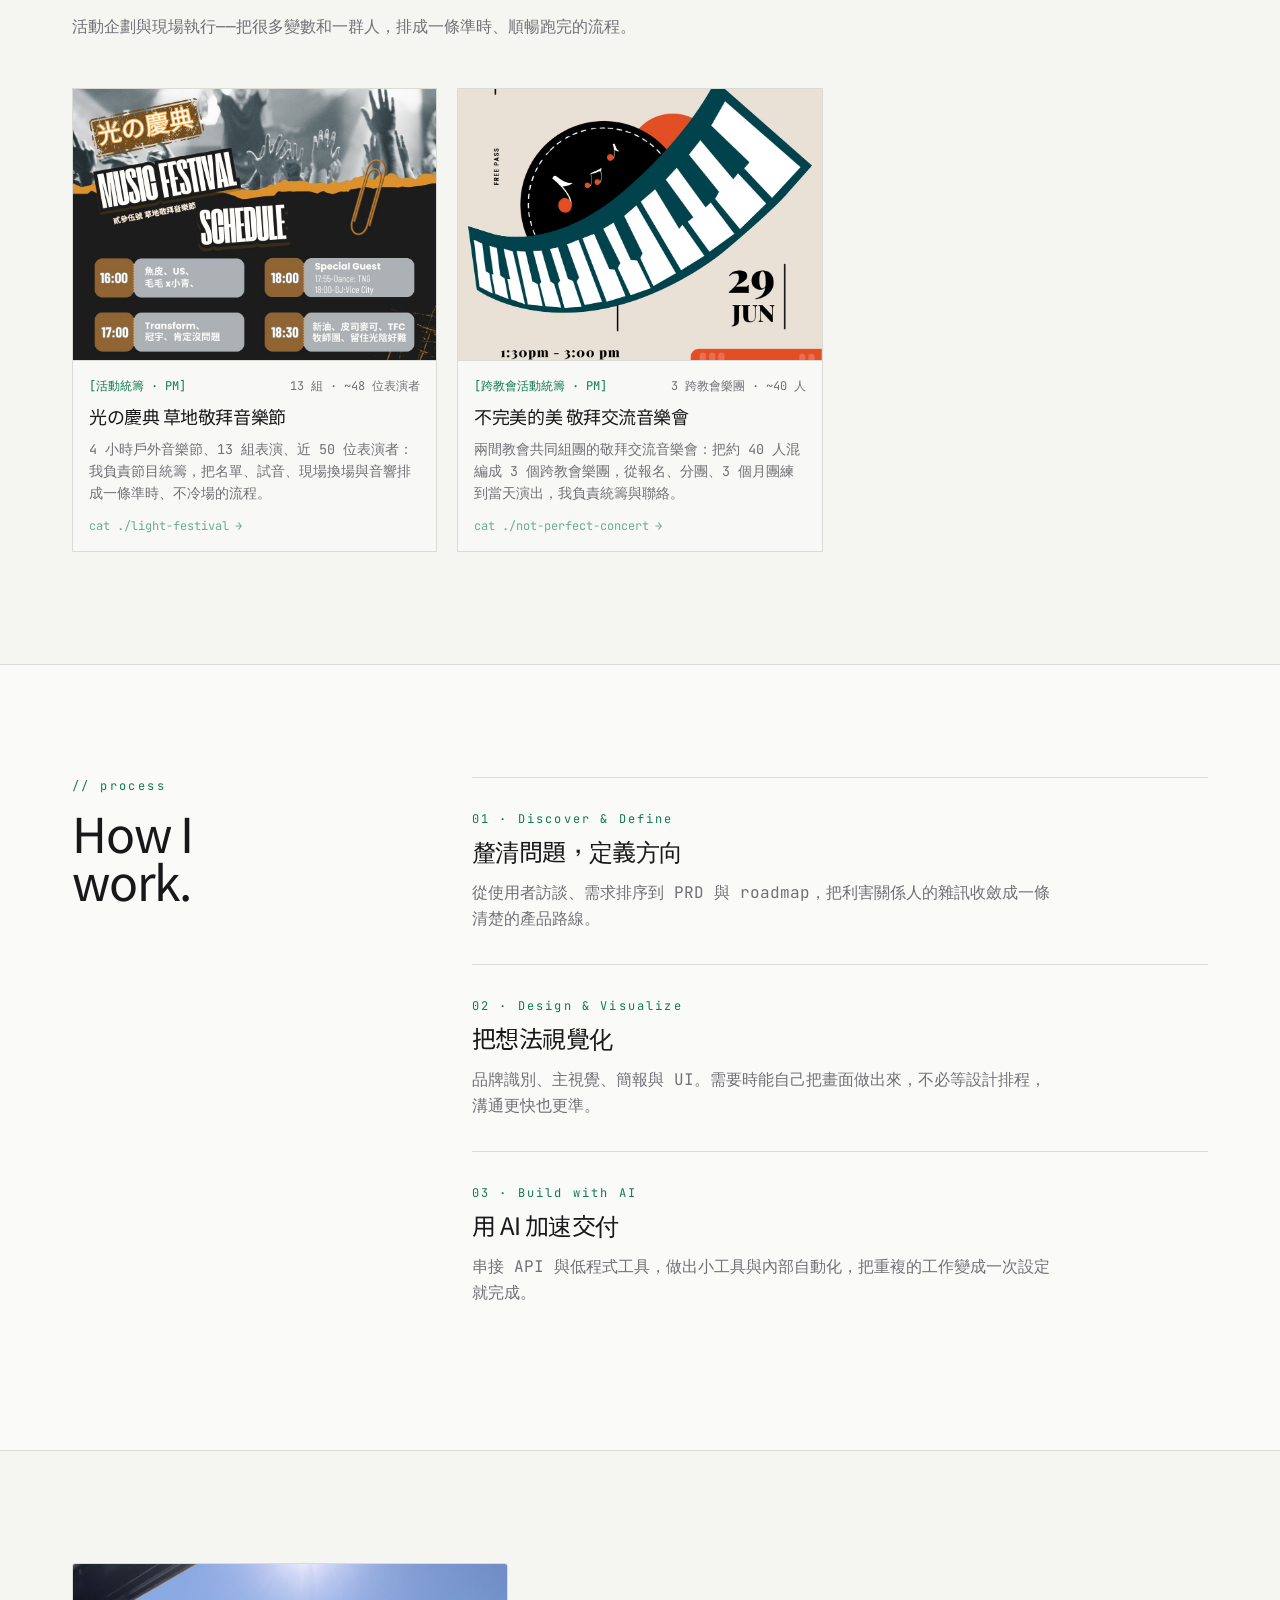
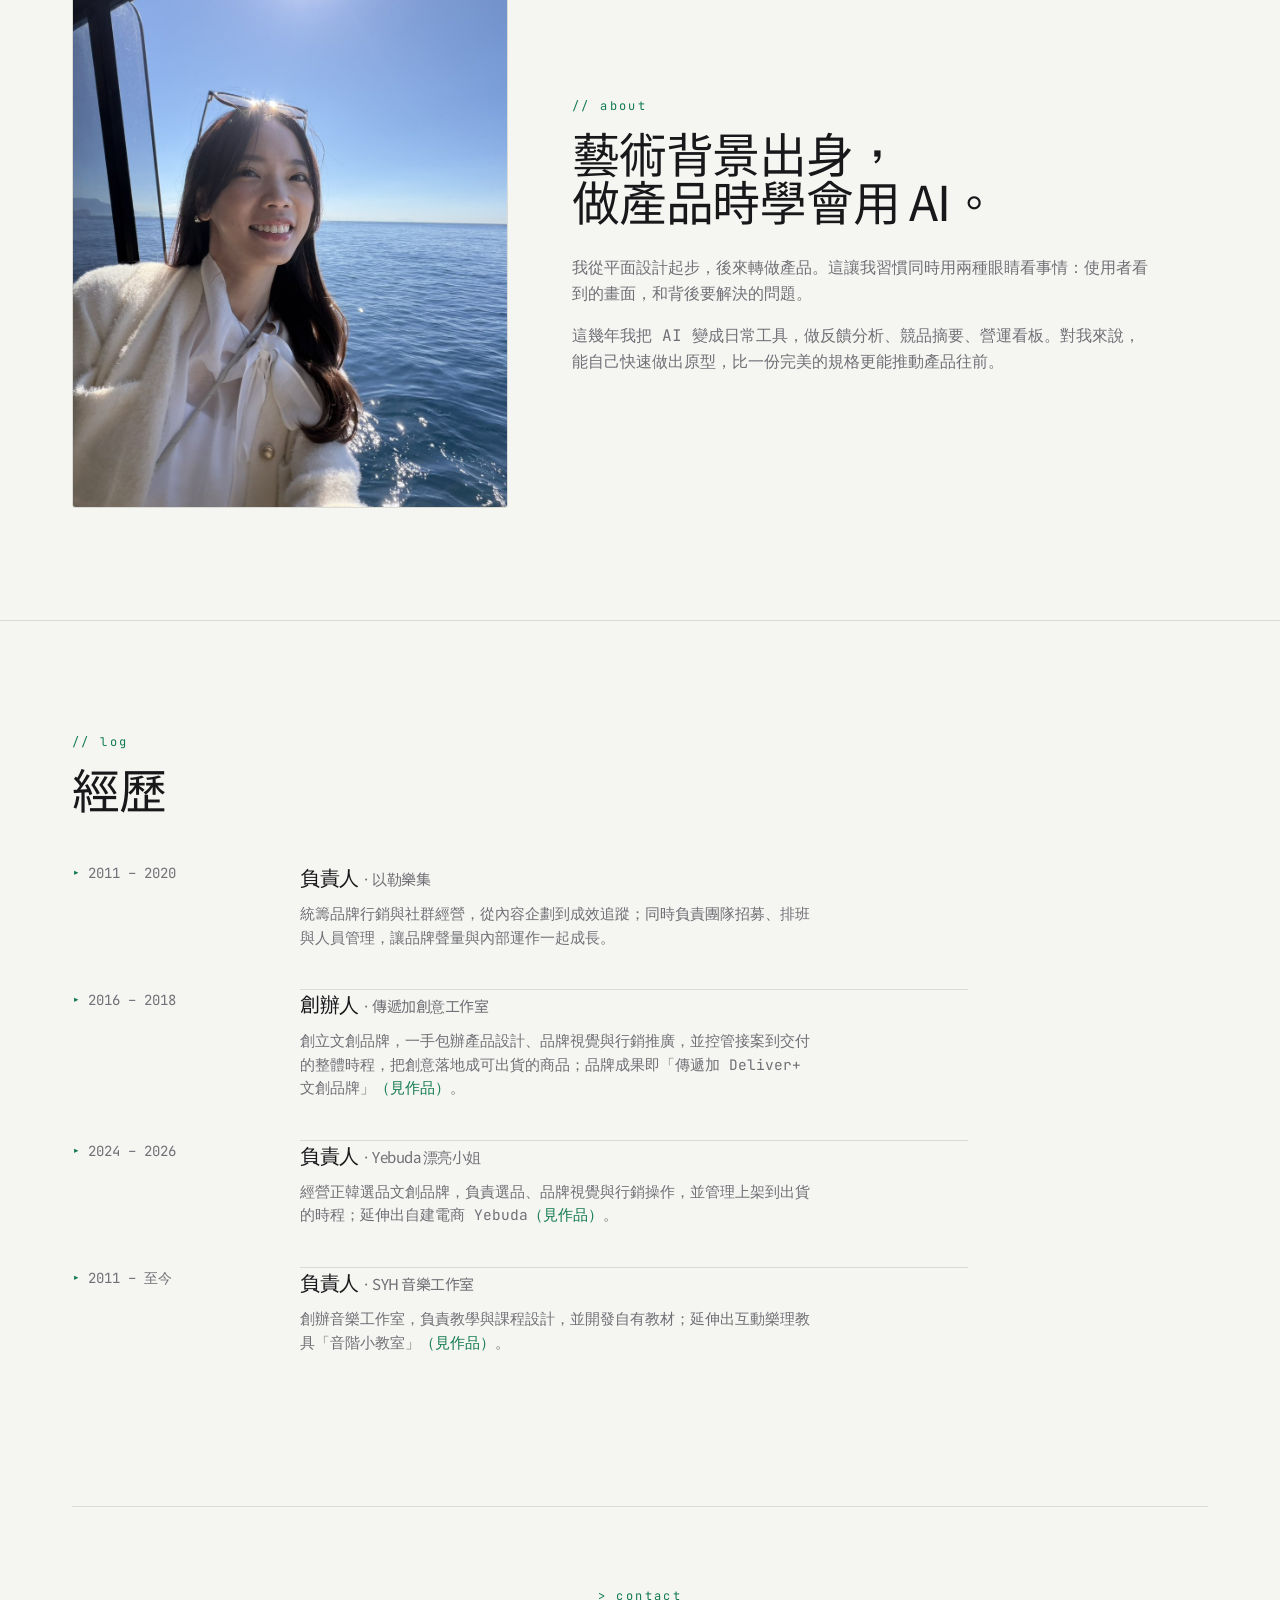
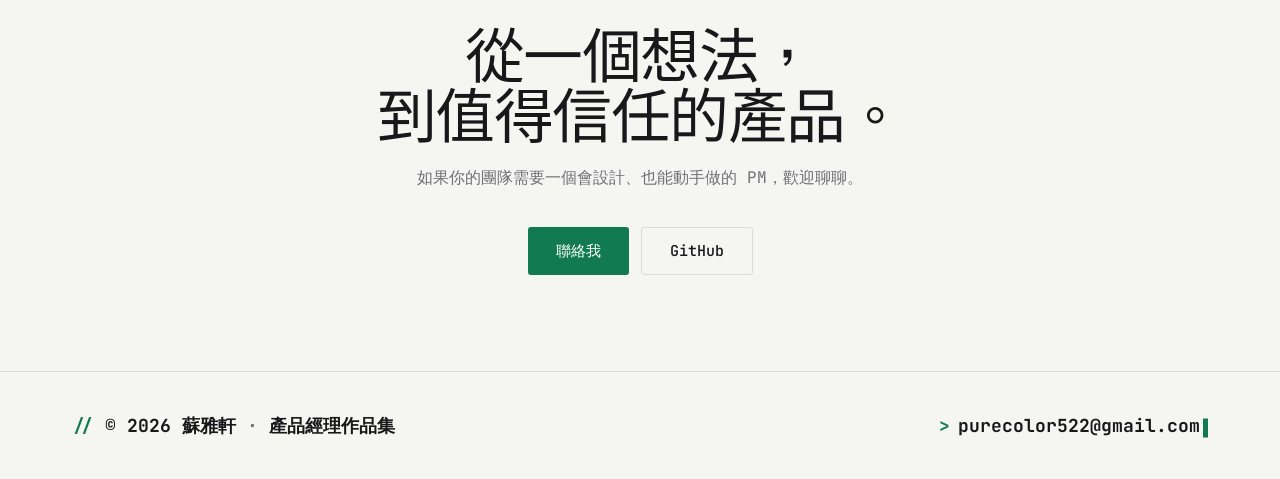
==== commit d0ccb1f5: "content: 關於區換上真實人物照（4:5） Co-Authored-By: Claude Opus 4.8 (1M context) <noreply@anthropic.com>" ====
--- a/index.html
+++ b/index.html
@@ -290,15 +290,8 @@
     <section id="about" class="max-w-content mx-auto px-5 sm:px-8 py-20 sm:py-28">
       <div class="grid lg:grid-cols-12 gap-10 lg:gap-16 items-center">
         <div class="lg:col-span-5 order-2 lg:order-1">
-          <div class="overflow-hidden rounded-2xl border border-line aspect-[4/3] relative" style="background:rgb(var(--surface));">
-            <div class="absolute inset-0" style="background-image:linear-gradient(rgb(var(--line)) 1px,transparent 1px),linear-gradient(90deg,rgb(var(--line)) 1px,transparent 1px);background-size:26px 26px;opacity:.45;"></div>
-            <div class="font-mono" style="position:relative;height:100%;display:flex;flex-direction:column;justify-content:center;padding:30px 32px;">
-              <p class="text-muted" style="font-size:13px;">C:\ &gt; <span class="text-accent">whoami</span></p>
-              <p style="font-size:clamp(34px,5vw,52px);font-weight:700;letter-spacing:-.01em;margin-top:10px;line-height:1;">蘇雅軒</p>
-              <p class="text-accent" style="font-size:12.5px;letter-spacing:.16em;margin-top:12px;">PRODUCT MANAGER · 台南 / 遠端</p>
-              <div style="margin-top:16px;height:2px;width:60px;background:rgb(var(--accent));"></div>
-              <p class="text-muted" style="font-size:12.5px;margin-top:14px;line-height:1.7;">產品策略 · 平面設計<br>AI 工具 · 專案統籌</p>
-            </div>
+          <div class="overflow-hidden rounded-2xl border border-line aspect-[4/5]">
+            <img src="images/about-portrait.jpg" alt="蘇雅軒" class="w-full h-full object-cover" loading="lazy" />
           </div>
         </div>
         <div class="lg:col-span-7 order-1 lg:order-2 reveal">
